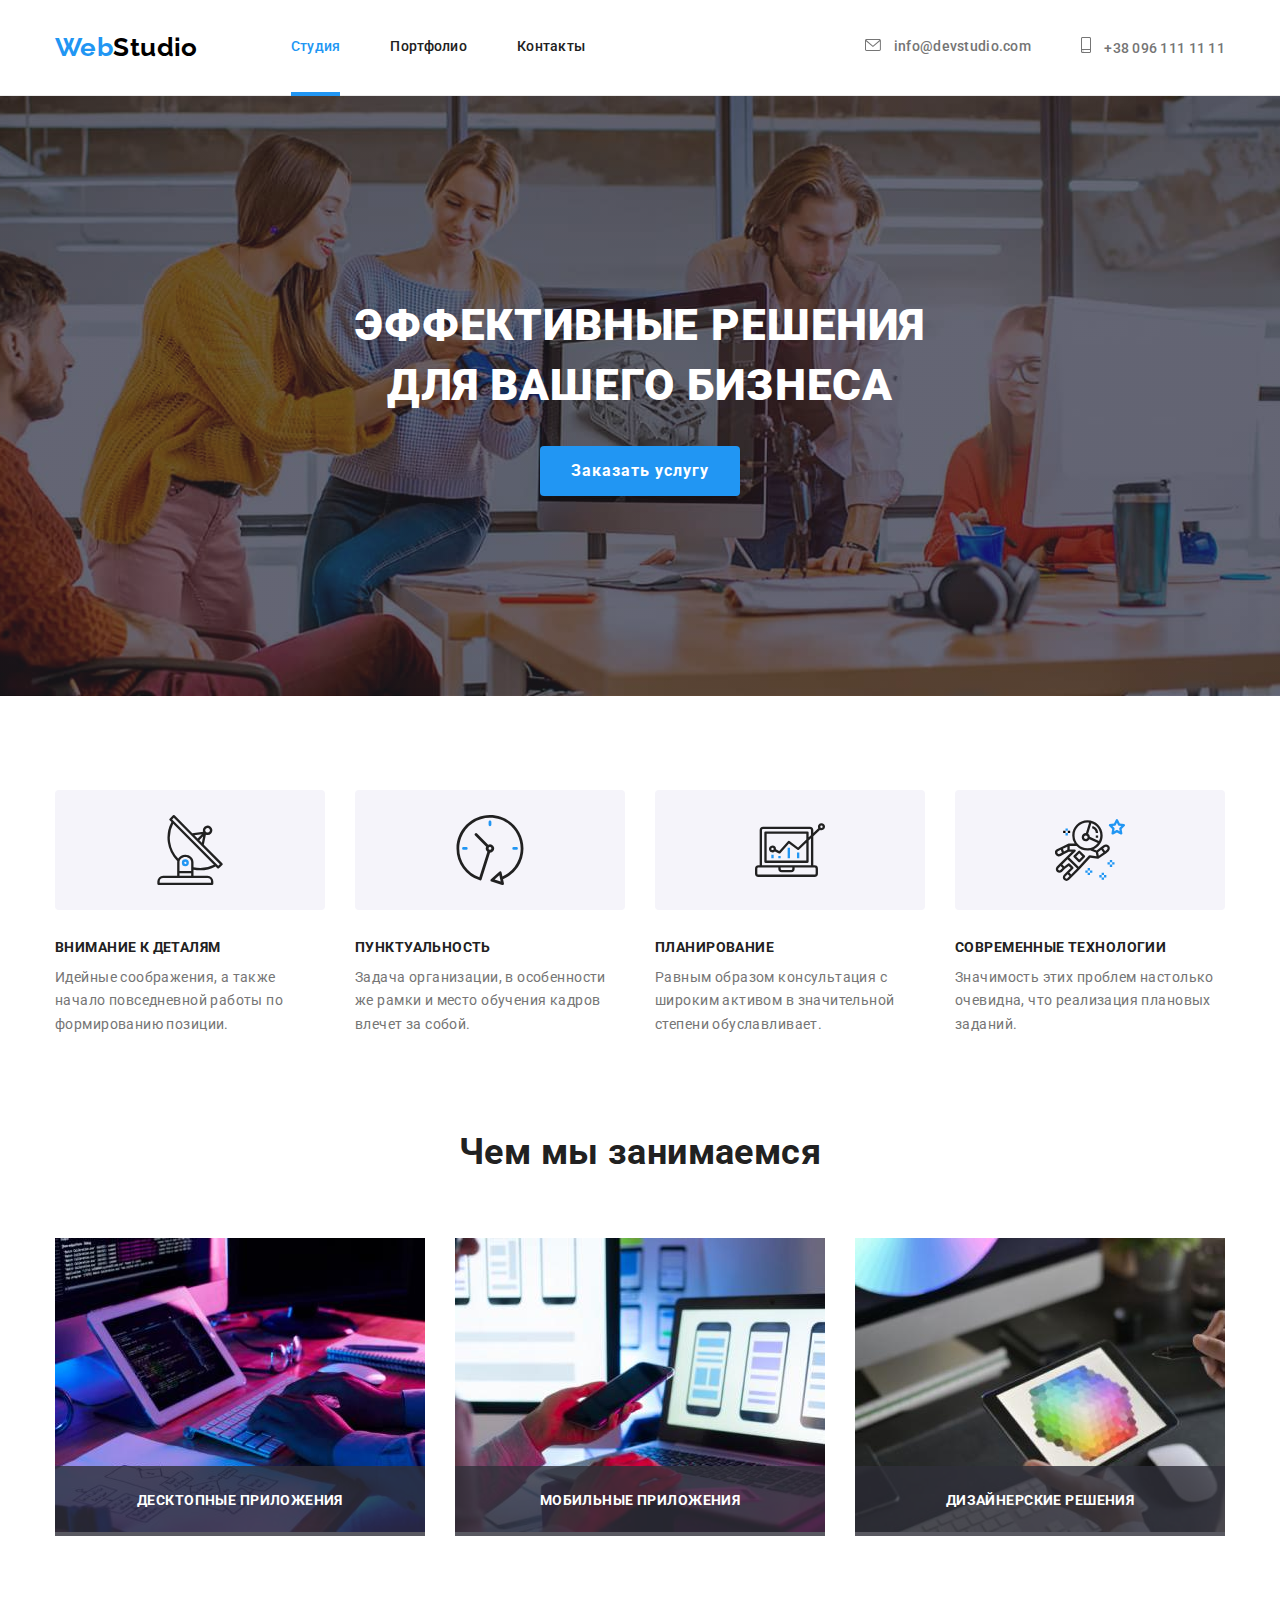
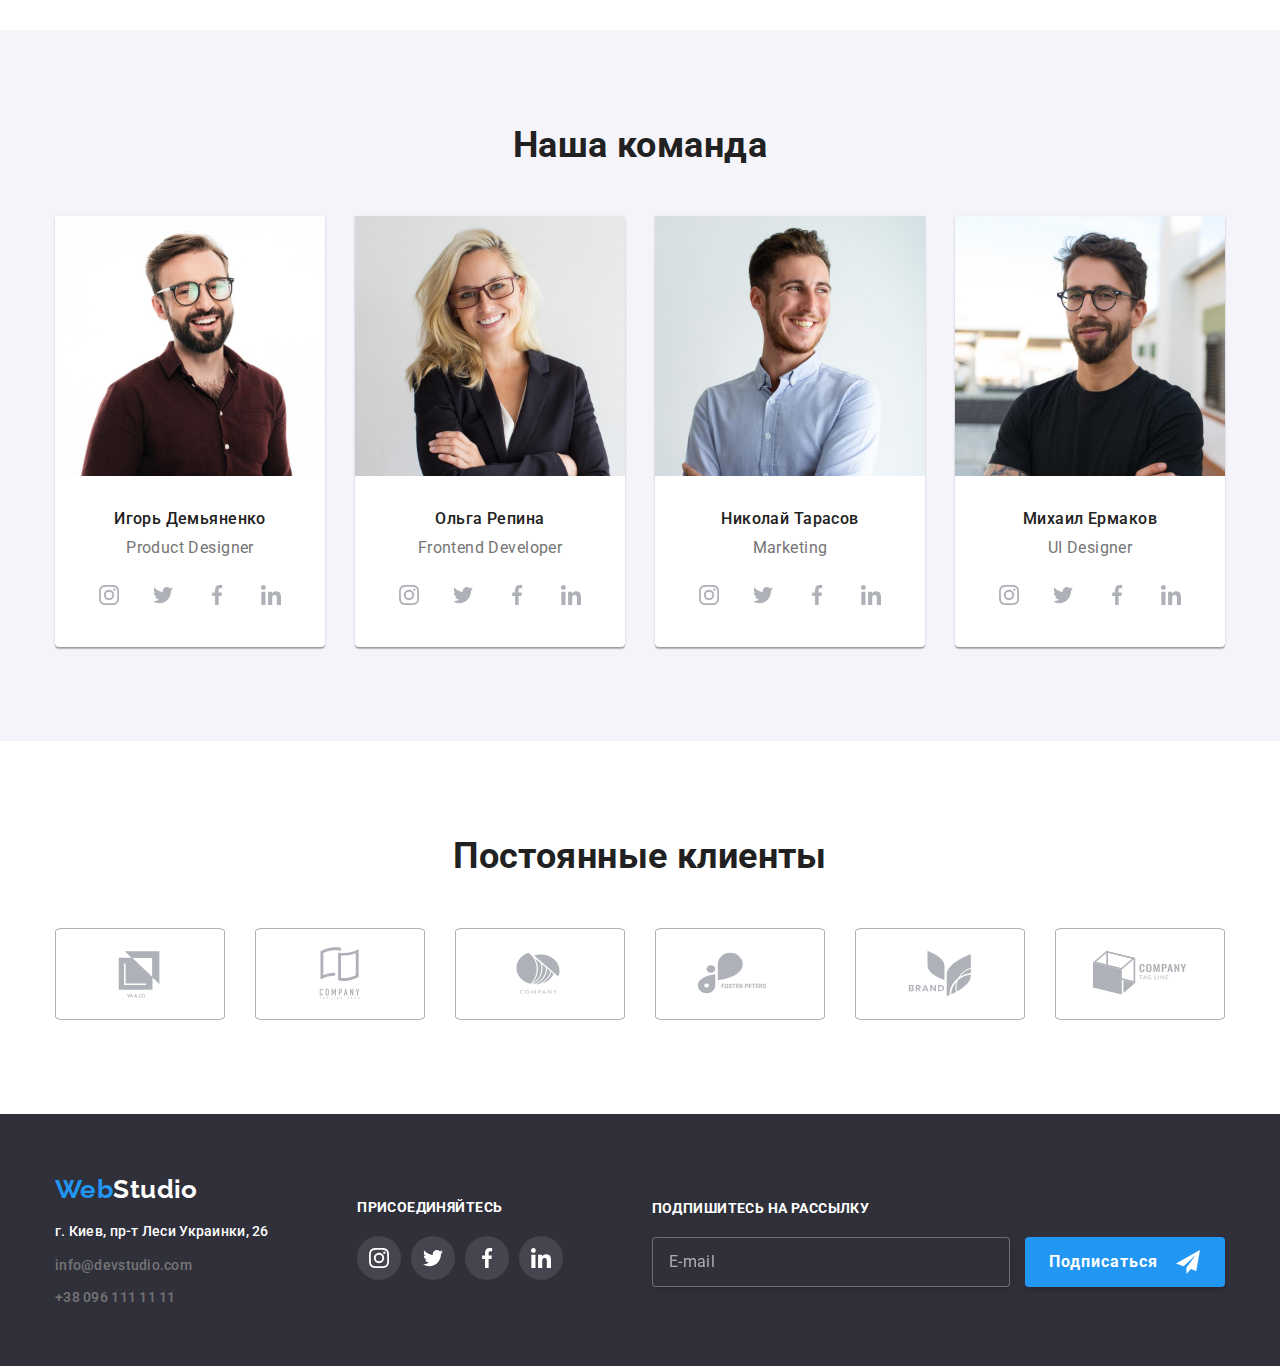
==== index.html @ dfc25d3f "Initial commit" ====
<!DOCTYPE html>
<html lang="ru">
  <head>
    <meta charset="UTF-8" />
    <meta http-equiv="X-UA-Compatible" content="IE=edge" />
    <meta name="viewport" content="width=device-width, initial-scale=1.0" />
    <link rel="preconnect" href="https://fonts.googleapis.com" />
    <link rel="preconnect" href="https://fonts.gstatic.com" crossorigin />
    <title>Home Work</title>
    <link
      href="https://fonts.googleapis.com/css2?family=Raleway:wght@700&family=Roboto:wght@400;500;700;900&display=swap"
      rel="stylesheet"
    />
    <link
      rel="stylesheet"
      href="https://cdnjs.cloudflare.com/ajax/libs/modern-normalize/1.1.0/modern-normalize.min.css"
    />
    <link rel="stylesheet" href="./css/main.min.css" />
  </head>

  <body>
    <!-- header -->
    <header class="header">
      <div class="container header__container">
        <nav class="nav">
          <!-- Logo header -->
          <a href="./index.html" class="link logo header__logo" lang="en"
            >Web<span class="logo__studio logo__studio--color">Studio</span></a
          >
          <!-- navigation link -->
          <ul class="list nav__list">
            <li class="nav__item">
              <a class="link current nav__link" href="./index.html">Студия</a>
            </li>
            <li class="nav__item">
              <a class="link nav__link" href="./portfolio.html">Портфолио</a>
            </li>
            <li class="nav__item">
              <a class="link nav__link" href="#" data-modal-openn>Контакты</a>
            </li>
          </ul>
          <!-- contact header -->
        </nav>
        <ul class="list contact header__contact header__contact--align">
          <li class="contact__item">
            <a
              class="link contact__link header__contact header__contact--padding contact__mail"
              href="malito:info@devstudio.com"
              ><svg class="contact__icon contact__mail-icon" width="16" height="12">
                <use href="./image/icons.svg#icon-mail"></use>
              </svg>
              info@devstudio.com</a
            >
          </li>
          <li class="contact__item">
            <a
              class="link contact__link header__contact header__contact--padding contact__phone"
              href="tel:+380961111111"
              ><svg class="contact__icon contact__phone-icon" width="10" height="16">
                <use href="./image/icons.svg#icon-phone"></use>
              </svg>
              +38 096 111 11 11</a
            >
          </li>
        </ul>
      </div>
    </header>
    <!-- main -->
    <main>
      <!-- Hero -->
      <section class="hero">
        <div class="container">
          <h1 class="hero__title">Эффективные решения<br />для вашего бизнеса</h1>
          <button type="button" id="orderServices" class="btn btn--margin-top" data-modal-open>
            Заказать услугу
          </button>
        </div>
      </section>

      <!-- advantages -->
      <section class="section advantages">
        <div class="container">
          <h2 class="visually-hidden advantages__title">Наши преимущества</h2>
          <ul class="list advantages__list">
            <li class="advantages__item">
              <div class="advantages__item-icon">
                <svg width="70" height="70">
                  <use href="./image/icons.svg#icon-antenna"></use>
                </svg>
              </div>
              <h3 class="advantages__item-title">Внимание к деталям</h3>
              <p class="advantages__item-text">
                Идейные соображения, а также начало повседневной работы по формированию позиции.
              </p>
            </li>
            <li class="advantages__item">
              <div class="advantages__item-icon">
                <svg width="70" height="70">
                  <use href="./image/icons.svg#icon-clock"></use>
                </svg>
              </div>
              <h3 class="advantages__item-title">Пунктуальность</h3>
              <p class="advantages__item-text">
                Задача организации, в особенности же рамки и место обучения кадров влечет за собой.
              </p>
            </li>
            <li class="advantages__item">
              <div class="advantages__item-icon">
                <svg width="70" height="70">
                  <use href="./image/icons.svg#icon-diagram"></use>
                </svg>
              </div>
              <h3 class="advantages__item-title">Планирование</h3>
              <p class="advantages__item-text">
                Равным образом консультация с широким активом в значительной степени обуславливает.
              </p>
            </li>
            <li class="advantages__item">
              <div class="advantages__item-icon">
                <svg width="70" height="70">
                  <use href="./image/icons.svg#icon-astronaut"></use>
                </svg>
              </div>
              <h3 class="advantages__item-title">Современные технологии</h3>
              <p class="advantages__item-text">
                Значимость этих проблем настолько очевидна, что реализация плановых заданий.
              </p>
            </li>
          </ul>
        </div>
      </section>

      <!-- About -->
      <section class="section about">
        <div class="container">
          <h2 class="about__title">Чем мы занимаемся</h2>
          <ul class="list about__list card-set">
            <li class="about__item card-set-item">
              <img src="./image/box.jpg" alt="создание кода" width="370" height="294" />
              <p class="about__text">Десктопные приложения</p>
            </li>
            <li class="about__item card-set-item">
              <img src="./image/box2.jpg" alt="создание приложения" width="370" height="294" />
              <p class="about__text">Мобильные приложения</p>
            </li>
            <li class="about__item card-set-item">
              <img src="./image/box3.jpg" alt="дизайн" width="370" height="294" />
              <p class="about__text">Дизайнерские решения</p>
            </li>
          </ul>
        </div>
      </section>

      <!-- persons -->
      <section class="section persons">
        <div class="container">
          <h2 class="persons__title">Наша команда</h2>
          <ul class="list persons__list card-set">
            <li class="persons__list-item card-set-item">
              <img
                src="./image/img.jpg"
                alt="фотография Игорь Демьяненко"
                width="270"
                height="260"
              />
              <div class="persons__descrip">
                <h3 class="persons__list-title">Игорь Демьяненко</h3>
                <p class="persons__list-text" lang="en">Product Designer</p>
                <ul class="social list">
                  <li class="social__item">
                    <a
                      class="social__link social__link--color link"
                      href=""
                      target="_blank"
                      rel="noopener noreferrer"
                      aria-label="instagram"
                    >
                      <svg class="social__icon" width="20" height="20">
                        <use href="./image/icons.svg#icon-instagram"></use>
                      </svg>
                    </a>
                  </li>
                  <li class="social__item">
                    <a
                      class="social__link social__link--color link"
                      href=""
                      target="_blank"
                      rel="noopener noreferrer"
                      aria-label="twitter"
                    >
                      <svg class="social__icon" width="20" height="20">
                        <use href="./image/icons.svg#icon-twitter"></use>
                      </svg>
                    </a>
                  </li>
                  <li class="social__item">
                    <a
                      class="social__link social__link--color link"
                      href=""
                      target="_blank"
                      rel="noopener noreferrer"
                      aria-label="facebook"
                    >
                      <svg class="social__icon" width="20" height="20">
                        <use href="./image/icons.svg#icon-facebook"></use>
                      </svg>
                    </a>
                  </li>
                  <li class="social__item">
                    <a
                      class="social__link social__link--color link"
                      href=""
                      target="_blank"
                      rel="noopener noreferrer"
                      aria-label="linkedin"
                    >
                      <svg class="social__icon" width="20" height="20">
                        <use href="./image/icons.svg#icon-linkedin"></use>
                      </svg>
                    </a>
                  </li>
                </ul>
              </div>
            </li>
            <li class="persons__list-item card-set-item">
              <img src="./image/img1.jpg" alt="фотография Ольга Репина" width="270" height="260" />
              <div class="persons__descrip">
                <h3 class="persons__list-title">Ольга Репина</h3>
                <p class="persons__list-text" lang="en">Frontend Developer</p>
                <ul class="social list">
                  <li class="social__item">
                    <a
                      class="social__link social__link--color link"
                      href=""
                      target="_blank"
                      rel="noopener noreferrer"
                      aria-label="instagram"
                    >
                      <svg class="social__icon" width="20" height="20">
                        <use href="./image/icons.svg#icon-instagram"></use>
                      </svg>
                    </a>
                  </li>
                  <li class="social__item">
                    <a
                      class="social__link social__link--color link"
                      href=""
                      target="_blank"
                      rel="noopener noreferrer"
                      aria-label="twitter"
                    >
                      <svg class="social__icon" width="20" height="20">
                        <use href="./image/icons.svg#icon-twitter"></use>
                      </svg>
                    </a>
                  </li>
                  <li class="social__item">
                    <a
                      class="social__link social__link--color link"
                      href=""
                      target="_blank"
                      rel="noopener noreferrer"
                      aria-label="facebook"
                    >
                      <svg class="social__icon" width="20" height="20">
                        <use href="./image/icons.svg#icon-facebook"></use>
                      </svg>
                    </a>
                  </li>
                  <li class="social__item">
                    <a
                      class="social__link social__link--color link"
                      href=""
                      target="_blank"
                      rel="noopener noreferrer"
                      aria-label="linkedin"
                    >
                      <svg class="social__icon" width="20" height="20">
                        <use href="./image/icons.svg#icon-linkedin"></use>
                      </svg>
                    </a>
                  </li>
                </ul>
              </div>
            </li>
            <li class="persons__list-item card-set-item">
              <img
                src="./image/img2.jpg"
                alt="фотография Николай Тарасов"
                width="270"
                height="260"
              />
              <div class="persons__descrip">
                <h3 class="persons__list-title">Николай Тарасов</h3>
                <p class="persons__list-text" lang="en">Marketing</p>
                <ul class="social list">
                  <li class="social__item">
                    <a
                      class="social__link social__link--color link"
                      href=""
                      target="_blank"
                      rel="noopener noreferrer"
                      aria-label="instagram"
                    >
                      <svg class="social__icon" width="20" height="20">
                        <use href="./image/icons.svg#icon-instagram"></use>
                      </svg>
                    </a>
                  </li>
                  <li class="social__item">
                    <a
                      class="social__link social__link--color link"
                      href=""
                      target="_blank"
                      rel="noopener noreferrer"
                      aria-label="twitter"
                    >
                      <svg class="social__icon" width="20" height="20">
                        <use href="./image/icons.svg#icon-twitter"></use>
                      </svg>
                    </a>
                  </li>
                  <li class="social__item">
                    <a
                      class="social__link social__link--color link"
                      href=""
                      target="_blank"
                      rel="noopener noreferrer"
                      aria-label="facebook"
                    >
                      <svg class="social__icon" width="20" height="20">
                        <use href="./image/icons.svg#icon-facebook"></use>
                      </svg>
                    </a>
                  </li>
                  <li class="social__item">
                    <a
                      class="social__link social__link--color link"
                      href=""
                      target="_blank"
                      rel="noopener noreferrer"
                      aria-label="linkedin"
                    >
                      <svg class="social__icon" width="20" height="20">
                        <use href="./image/icons.svg#icon-linkedin"></use>
                      </svg>
                    </a>
                  </li>
                </ul>
              </div>
            </li>
            <li class="persons__list-item card-set-item">
              <img
                src="./image/img3.jpg"
                alt="фотография Михаил Ермаков"
                width="270"
                height="260"
              />
              <div class="persons__descrip">
                <h3 class="persons__list-title">Михаил Ермаков</h3>
                <p class="persons__list-text" lang="en">UI Designer</p>
                <ul class="social list">
                  <li class="social__item">
                    <a
                      class="social__link social__link--color link"
                      href=""
                      target="_blank"
                      rel="noopener noreferrer"
                      aria-label="instagram"
                    >
                      <svg class="social__icon" width="20" height="20">
                        <use href="./image/icons.svg#icon-instagram"></use>
                      </svg>
                    </a>
                  </li>
                  <li class="social__item">
                    <a
                      class="social__link social__link--color link"
                      href=""
                      target="_blank"
                      rel="noopener noreferrer"
                      aria-label="twitter"
                    >
                      <svg class="social__icon" width="20" height="20">
                        <use href="./image/icons.svg#icon-twitter"></use>
                      </svg>
                    </a>
                  </li>
                  <li class="social__item">
                    <a
                      class="social__link social__link--color link"
                      href=""
                      target="_blank"
                      rel="noopener noreferrer"
                      aria-label="facebook"
                    >
                      <svg class="social__icon" width="20" height="20">
                        <use href="./image/icons.svg#icon-facebook"></use>
                      </svg>
                    </a>
                  </li>
                  <li class="social__item">
                    <a
                      class="social__link social__link--color link"
                      href=""
                      target="_blank"
                      rel="noopener noreferrer"
                      aria-label="linkedin"
                    >
                      <svg class="social__icon" width="20" height="20">
                        <use href="./image/icons.svg#icon-linkedin"></use>
                      </svg>
                    </a>
                  </li>
                </ul>
              </div>
            </li>
          </ul>
        </div>
      </section>
      <!-- Clients -->
      <section class="section clients">
        <div class="container">
          <h2 class="clients__title">Постоянные клиенты</h2>
          <ul class="list clients__list">
            <li class="clients__list-item">
              <a class="clients__list-link" href="">
                <svg class="clients__icon" width="106" height="60">
                  <use href="./image/icons.svg#icon-Logo"></use>
                </svg>
              </a>
            </li>
            <li class="clients__list-item">
              <a class="clients__list-link" href="">
                <svg class="clients__icon" width="106" height="60">
                  <use href="./image/icons.svg#icon-Logo-1"></use>
                </svg>
              </a>
            </li>
            <li class="clients__list-item">
              <a class="clients__list-link" href="">
                <svg class="clients__icon" width="106" height="60">
                  <use href="./image/icons.svg#icon-Logo-2"></use>
                </svg>
              </a>
            </li>
            <li class="clients__list-item">
              <a class="clients__list-link" href="">
                <svg class="clients__icon" width="106" height="60">
                  <use href="./image/icons.svg#icon-Logo-3"></use>
                </svg>
              </a>
            </li>
            <li class="clients__list-item">
              <a class="clients__list-link" href="">
                <svg class="clients__icon" width="106" height="60">
                  <use href="./image/icons.svg#icon-Logo-4"></use>
                </svg>
              </a>
            </li>
            <li class="clients__list-item">
              <a class="clients__list-link" href="">
                <svg class="clients__icon" width="106" height="60">
                  <use href="./image/icons.svg#icon-Logo-5"></use>
                </svg>
              </a>
            </li>
          </ul>
        </div>
      </section>
    </main>

    <!-- footer -->
    <footer class="footer">
      <div class="container footer__contacts">
        <div>
          <!-- logo footer -->
          <a href="./" class="link logo"
            >Web<span class="logo__footer logo__footer--color">Studio</span></a
          >
          <!-- contacts footer -->
          <address class="">
            <ul class="list contact footer__contact">
              <li class="contact__item">
                <span class="link contact__link contact__addres">
                  г. Киев, пр-т Леси Украинки, 26<br
                /></span>
              </li>
              <li class="contact__item">
                <a class="link contact__link contact__link--margin" href="malito:info@devstudio.com"
                  >info@devstudio.com </a
                ><br />
              </li>
              <li class="contact__item">
                <a class="link contact__link" href="tel:+380961111111">+38 096 111 11 11</a>
              </li>
            </ul>
          </address>
        </div>
        <!-- Social -->
        <div class="footer__social">
          <h3 class="footer__title">присоединяйтесь</h3>
          <ul class="social list">
            <li class="social__item">
              <a
                class="social__link social__link-footer social__link-footer--color link"
                href=""
                target="_blank"
                rel="noopener noreferrer"
                aria-label="instagram"
              >
                <svg class="social__icon" width="20" height="20">
                  <use href="./image/icons.svg#icon-instagram"></use>
                </svg>
              </a>
            </li>
            <li class="social__item">
              <a
                class="social__link social__link-footer social__link-footer--color link"
                href=""
                target="_blank"
                rel="noopener noreferrer"
                aria-label="twitter"
              >
                <svg class="social__icon" width="20" height="20">
                  <use href="./image/icons.svg#icon-twitter"></use>
                </svg>
              </a>
            </li>
            <li class="social__item">
              <a
                class="social__link social__link-footer social__link-footer--color link"
                href=""
                target="_blank"
                rel="noopener noreferrer"
                aria-label="facebook"
              >
                <svg class="social__icon" width="20" height="20">
                  <use href="./image/icons.svg#icon-facebook"></use>
                </svg>
              </a>
            </li>
            <li class="social__item">
              <a
                class="social__link social__link-footer social__link-footer--color link"
                href=""
                target="_blank"
                rel="noopener noreferrer"
                aria-label="linkedin"
              >
                <svg class="social__icon" width="20" height="20">
                  <use href="./image/icons.svg#icon-linkedin"></use>
                </svg>
              </a>
            </li>
          </ul>
        </div>
        <div class="footer__subscribe">
          <h3 class="footer__title">Подпишитесь на рассылку</h3>
          <form class="subscribe">
            <label class="subscribe__label">
              <input class="subscribe__input" type="email" name="email" placeholder="E-mail" />
            </label>
            <button class="btn btn--margin-left" type="submit">
              Подписаться
              <svg class="subscribe__icon" width="24" height="24">
                <use href="./image/icons.svg#icon-send"></use>
              </svg>
            </button>
          </form>
        </div>
      </div>
    </footer>

    <!-- Modal window -->
    <div class="backdrop is-hidden" data-modal>
      <div class="modal">
        <button class="modal__button-close" type="button" data-modal-close>
          <svg width="18" height="18">
            <use href="./image/icons.svg#icon-close"></use>
          </svg>
        </button>

        <form class="form">
          <strong class="form__titel">Оставьте свои данные, мы вам перезвоним</strong>
          <label class="form__label form__name" for="name">
            <span class="form__text">Имя</span>
            <input class="form__input" type="text" name="name" id="name" autofocus required /><svg
              class="form__icon"
              width="12"
              height="12"
            >
              <use href="./image/icons.svg#icon-modal-user"></use>
            </svg>
          </label>
          <label class="form__label form__phone" for="phone">
            <span class="form__text">Телефон</span>
            <input class="form__input" type="tel" name="phone" id="phone" required />
            <svg class="form__icon" width="13" height="13">
              <use href="./image/icons.svg#icon-modal-tel"></use>
            </svg>
          </label>
          <label class="form__label form__mail" for="mail">
            <span class="form__text">Почта</span>
            <input class="form__input" type="email" name="mail" id="mail" />
            <svg class="form__icon" width="15" height="12">
              <use href="./image/icons.svg#icon-modal-mail"></use>
            </svg>
          </label>

          <label class="form__label form__comment" for="comment">
            <span class="form__text">Комментарий</span>
            <textarea
              class="form__textarea"
              name="comment"
              id="comment"
              rows="5"
              placeholder="Введите текст"
            ></textarea>
          </label>

          <label class="form__label checkbox" for="liecens">
            <input
              class="visually-hidden checkbox__input"
              type="checkbox"
              name="liecens"
              id="liecens"
            />
            <span class="checkbox__custom">
              <svg class="checkbox__icon" width="15" height="12">
                <use href="./image/icons.svg#icon-chek"></use>
              </svg>
            </span>
            <span class="checkbox__chek">
              Соглашаюсь с рассылкой и принимаю
              <a class="checkbox__gdpr" href=""> Условия договора</a>
            </span>
          </label>
          <button class="btn btn--margin-top btn--margin-center" type="submit">Отправить</button>
        </form>
      </div>
    </div>

    <script src="./scripts/modal.js"></script>
  </body>
</html>
---- css/main.min.css ----
:root{--color-title: #212121;--color-text: #757575;--color-accent: #2196F3;--color-bg-first: #ffffff;--color-bg-hero: #2F303A;--color-bg-second: #F5F4FA;--color-icon: #AFB1B8;--color-icon-accent: #2196F3;--items: 3;--indent: 30px}.visually-hidden{position:absolute;white-space:nowrap;width:1px;height:1px;overflow:hidden;border:0;padding:0;clip:rect(0 0 0 0);-webkit-clip-path:inset(50%);clip-path:inset(50%);margin:-1px}.portfolio,.clients,.persons,.about,.advantages{padding-top:94px;padding-bottom:94px}body{font-family:"Roboto",sans-serif;letter-spacing:.03em;color:var(--color-text);font-size:14px}h1,h2,h3,h4,h5,h6,a,ul,p{margin:0;padding:0}.link{text-decoration:none}.list{list-style:none}.card-set{display:-webkit-box;display:-ms-flexbox;display:flex;-ms-flex-wrap:wrap;flex-wrap:wrap;margin:calc(-1*var(--indent)/2)}.card-set-item{-ms-flex-preferred-size:calc((100% - var(--indent)*var(--items))/var(--items));flex-basis:calc((100% - var(--indent)*var(--items))/var(--items));margin:calc(var(--indent)/2)}.btn{background-color:var(--color-accent);-webkit-box-shadow:0px 4px 4px rgba(0,0,0,.15);box-shadow:0px 4px 4px rgba(0,0,0,.15);border-radius:4px;border:none;font-weight:700;font-size:16px;line-height:1.88;letter-spacing:.06em;display:-webkit-inline-box;display:-ms-inline-flexbox;display:inline-flex;-webkit-box-pack:space-evenly;-ms-flex-pack:space-evenly;justify-content:space-evenly;-webkit-box-align:center;-ms-flex-align:center;align-items:center;color:var(--color-bg-first);width:200px;height:50px;-webkit-transition:background-color 250ms cubic-bezier(0.4, 0, 0.2, 1);transition:background-color 250ms cubic-bezier(0.4, 0, 0.2, 1)}.btn:hover,.btn:focus{background-color:#188ce8;cursor:pointer}.btn--margin-center{margin-left:auto;margin-right:auto}.btn--margin-left{margin-left:12px}.btn--margin-top{margin-top:30px}.container{max-width:1200px;text-align:center;padding-left:15px;padding-right:15px;margin-left:auto;margin-right:auto}.logo{font-family:"Raleway",sans-serif;font-style:normal;font-weight:700;font-size:26px;line-height:1.19;color:var(--color-accent);-webkit-transition:opacity 250ms cubic-bezier(0.4, 0, 0.2, 1);transition:opacity 250ms cubic-bezier(0.4, 0, 0.2, 1)}.logo:hover,.logo:focus{opacity:.7;cursor:pointer}.logo__studio--color{color:#000}.social{display:-webkit-box;display:-ms-flexbox;display:flex;-webkit-box-pack:center;-ms-flex-pack:center;justify-content:center;-webkit-box-align:center;-ms-flex-align:center;align-items:center}.social__item:not(:last-child){margin-right:10px}.social__link{display:-webkit-box;display:-ms-flexbox;display:flex;-webkit-box-pack:center;-ms-flex-pack:center;justify-content:center;-webkit-box-align:center;-ms-flex-align:center;align-items:center;width:44px;height:44px;border-radius:50%;-webkit-transition:background-color 250ms cubic-bezier(0.4, 0, 0.2, 1),color 250ms cubic-bezier(0.4, 0, 0.2, 1),fill 250ms cubic-bezier(0.4, 0, 0.2, 1);transition:background-color 250ms cubic-bezier(0.4, 0, 0.2, 1),color 250ms cubic-bezier(0.4, 0, 0.2, 1),fill 250ms cubic-bezier(0.4, 0, 0.2, 1)}.social__link--color{background-color:var(--color-bg-first);fill:#afb1b8}.social__link:hover,.social__link:focus{background-color:var(--color-accent);color:#fff}.social__link:hover .social__icon,.social__link:focus .social__icon{fill:var(--color-bg-first)}.social__link-footer--color{background-color:rgba(255,255,255,.1);fill:var(--color-bg-first)}.contact{display:-webkit-box;display:-ms-flexbox;display:flex;margin-left:auto;font-style:normal}.contact__item{font-weight:500;line-height:1.14;letter-spacing:.02em}.contact__link{display:block;color:var(--color-text);-webkit-transition:color 250ms cubic-bezier(0.4, 0, 0.2, 1);transition:color 250ms cubic-bezier(0.4, 0, 0.2, 1)}.contact__link:hover,.contact__link:focus{color:var(--color-accent);cursor:pointer}.contact__link--margin{margin-top:18px}.contact__mail{margin-right:50px}.contact__icon{margin-right:10px;fill:currentColor}.contact__addres{color:var(--color-bg-first)}.form{display:-webkit-box;display:-ms-flexbox;display:flex;-webkit-box-orient:vertical;-webkit-box-direction:normal;-ms-flex-direction:column;flex-direction:column}.form__titel{font-weight:700;font-size:20px;line-height:1.15;letter-spacing:.03em;text-align:center;color:var(--color-title)}.form__label{position:relative;display:block;margin-top:10px;-webkit-transition:border-color 250ms cubic-bezier(0.4, 0, 0.2, 1),fill 250ms cubic-bezier(0.4, 0, 0.2, 1);transition:border-color 250ms cubic-bezier(0.4, 0, 0.2, 1),fill 250ms cubic-bezier(0.4, 0, 0.2, 1)}.form__text{display:block;font-size:12px;line-height:1.17;letter-spacing:.01em}.form__input{width:100%;height:40px;padding-left:42px;margin-top:4px;border:1px solid rgba(33,33,33,.2);border-radius:4px}.form__input:focus,.form__input:hover{border-color:var(--color-accent);outline:var(--color-accent);cursor:pointer}.form__icon{position:absolute;bottom:14px;left:15px}.form__input:focus+.form__icon,.form__input:hover+.form__icon{fill:var(--color-accent)}.form__textarea{width:100%;resize:none;padding:12px 16px;margin-top:4px;border:1px solid rgba(33,33,33,.2);border-radius:4px;-webkit-transition:border-color 250ms cubic-bezier(0.4, 0, 0.2, 1);transition:border-color 250ms cubic-bezier(0.4, 0, 0.2, 1)}.form__textarea:hover,.form__textarea:focus{border-color:var(--color-accent);outline:var(--color-accent);cursor:pointer}.form__textarea::-webkit-input-placeholder{font-size:12px;line-height:1.17;letter-spacing:.01em;color:rgba(117,117,117,.5)}.form__textarea::-moz-placeholder{font-size:12px;line-height:1.17;letter-spacing:.01em;color:rgba(117,117,117,.5)}.form__textarea:-ms-input-placeholder{font-size:12px;line-height:1.17;letter-spacing:.01em;color:rgba(117,117,117,.5)}.form__textarea::-ms-input-placeholder{font-size:12px;line-height:1.17;letter-spacing:.01em;color:rgba(117,117,117,.5)}.form__textarea::placeholder{font-size:12px;line-height:1.17;letter-spacing:.01em;color:rgba(117,117,117,.5)}.checkbox{gap:5px;margin-top:20px;text-align:center}.checkbox__chek{line-height:1.71;-webkit-user-select:none;-moz-user-select:none;-ms-user-select:none;user-select:none}.checkbox__gdpr{color:var(--color-accent)}.checkbox__custom{width:16px;height:15px;display:-webkit-inline-box;display:-ms-inline-flexbox;display:inline-flex;-webkit-box-pack:center;-ms-flex-pack:center;justify-content:center;-webkit-box-align:center;-ms-flex-align:center;align-items:center;background-color:var(--color-bg-first);border:var(--color-title) solid 2px;border-radius:2px;-webkit-transition:background-color 250ms cubic-bezier(0.4, 0, 0.2, 1),border-color 250ms cubic-bezier(0.4, 0, 0.2, 1);transition:background-color 250ms cubic-bezier(0.4, 0, 0.2, 1),border-color 250ms cubic-bezier(0.4, 0, 0.2, 1)}.checkbox__custom:hover,.checkbox__custom:focus{border-color:var(--color-accent)}.checkbox__input:focus+.checkbox__custom{border-color:var(--color-accent)}.checkbox__input:checked+.checkbox__custom{background-color:var(--color-accent);border-color:var(--color-accent)}.overlay{position:relative;overflow:hidden}.overlay__card{position:absolute;top:0;left:0;font-size:18px;line-height:1.56;letter-spacing:.03em;display:-webkit-box;display:-ms-flexbox;display:flex;-webkit-box-pack:center;-ms-flex-pack:center;justify-content:center;-webkit-box-align:center;-ms-flex-align:center;align-items:center;width:100%;height:100%;padding:63px 24px;background-color:rgba(33,150,243,.9);color:#fff;-webkit-transition:-webkit-transform 250ms cubic-bezier(0.4, 0, 0.2, 1),-webkit-box-shadow 250ms cubic-bezier(0.4, 0, 0.2, 1);transition:-webkit-transform 250ms cubic-bezier(0.4, 0, 0.2, 1),-webkit-box-shadow 250ms cubic-bezier(0.4, 0, 0.2, 1);transition:transform 250ms cubic-bezier(0.4, 0, 0.2, 1),box-shadow 250ms cubic-bezier(0.4, 0, 0.2, 1);transition:transform 250ms cubic-bezier(0.4, 0, 0.2, 1),box-shadow 250ms cubic-bezier(0.4, 0, 0.2, 1),-webkit-transform 250ms cubic-bezier(0.4, 0, 0.2, 1),-webkit-box-shadow 250ms cubic-bezier(0.4, 0, 0.2, 1);-webkit-transform:translateY(100%);transform:translateY(100%)}.header{border-bottom:1px solid #ececec}.header__container{display:-webkit-box;display:-ms-flexbox;display:flex}.header__logo{padding:32px 0}.header__contact--align{-webkit-box-align:center;-ms-flex-align:center;align-items:center}.header__contact--padding{padding:32px 0}.nav{display:-webkit-box;display:-ms-flexbox;display:flex}.nav__list{display:-webkit-box;display:-ms-flexbox;display:flex;-webkit-box-align:center;-ms-flex-align:center;align-items:center;margin-left:93px}.nav__item{position:relative}.nav__item:not(:last-child){margin-right:50px}.nav__link{font-weight:500;line-height:1.14;letter-spacing:.02em;color:var(--color-title);display:block;padding:32px 0;-webkit-transition:color 250ms cubic-bezier(0.4, 0, 0.2, 1);transition:color 250ms cubic-bezier(0.4, 0, 0.2, 1)}.nav .current.nav__link,.nav__link:hover,.nav__link:focus{color:var(--color-accent);cursor:pointer}.nav .current.nav__link::after{content:"";position:absolute;bottom:0;left:0;-webkit-transform:translateY(9px);transform:translateY(9px);height:4px;width:100%;background-color:var(--color-accent)}.hero{letter-spacing:.06em;padding:200px 0;background-color:var(--color-bg-hero);background-image:-webkit-gradient(linear, left top, left bottom, from(rgba(47, 48, 58, 0.4)), to(rgba(47, 48, 58, 0.4))),url(../image/bchero.jpg);background-image:linear-gradient(rgba(47, 48, 58, 0.4), rgba(47, 48, 58, 0.4)),url(../image/bchero.jpg);background-position:center;background-repeat:no-repeat;background-size:cover;color:var(--color-bg-first)}.hero__title{font-weight:900;font-size:44px;line-height:1.36;text-transform:uppercase}.advantages{padding-bottom:0}.advantages__list{display:-webkit-box;display:-ms-flexbox;display:flex;-ms-flex-wrap:wrap;flex-wrap:wrap}.advantages__item{width:270px;text-align:left}.advantages__item:not(:last-child){margin-right:30px}.advantages__item-title{font-weight:700;font-size:14px;line-height:1.14;text-transform:uppercase;color:var(--color-title)}.advantages__item-text{line-height:1.71;margin-top:10px}.advantages__item-icon{width:270px;height:120px;background:#f5f4fa;border-radius:4px;display:-webkit-box;display:-ms-flexbox;display:flex;-webkit-box-pack:center;-ms-flex-pack:center;justify-content:center;-webkit-box-align:center;-ms-flex-align:center;align-items:center;margin-bottom:30px}.about__list{margin-top:50px;-ms-flex-wrap:wrap;flex-wrap:wrap}.about__title{font-weight:700;font-size:36px;line-height:1.17;text-align:center;color:var(--color-title);margin-bottom:50px}.about__item{position:relative}.about__text{position:absolute;bottom:0;left:0;width:100%;min-height:70px;display:-webkit-box;display:-ms-flexbox;display:flex;-webkit-box-pack:center;-ms-flex-pack:center;justify-content:center;-webkit-box-align:center;-ms-flex-align:center;align-items:center;background-color:rgba(47,48,58,.8);font-weight:700;line-height:1.14;text-transform:uppercase;color:#fff}.persons{background-color:var(--color-bg-second);line-height:1.19;--items: 4}.persons__title{font-weight:700;font-size:36px;line-height:1.17;text-align:center;color:var(--color-title);margin-bottom:50px}.persons__list-item{background-color:var(--color-bg-first);-webkit-box-shadow:0px 1px 3px rgba(0,0,0,.12),0px 1px 1px rgba(0,0,0,.14),0px 2px 1px rgba(0,0,0,.2);box-shadow:0px 1px 3px rgba(0,0,0,.12),0px 1px 1px rgba(0,0,0,.14),0px 2px 1px rgba(0,0,0,.2);border-radius:0px 0px 4px 4px}.persons__list-title{font-weight:500;font-size:16px;color:var(--color-title);text-align:center}.persons__list-text{font-size:16px;padding-top:10px;margin-bottom:16px}.persons__descrip{padding:30px 0;margin-left:auto;margin-right:auto}.clients__title{font-weight:700;font-size:36px;line-height:1.17;text-align:center;color:var(--color-title);margin-bottom:50px}.clients__list{display:-webkit-box;display:-ms-flexbox;display:flex;-ms-flex-wrap:wrap;flex-wrap:wrap;--items: 6;--indent: 25px}.clients__list-item{border:var(--color-icon) solid 1px;border-radius:4%;width:170px;height:92px;display:-webkit-box;display:-ms-flexbox;display:flex;-webkit-box-pack:center;-ms-flex-pack:center;justify-content:center;-webkit-box-align:center;-ms-flex-align:center;align-items:center;-webkit-transition:color 250ms cubic-bezier(0.4, 0, 0.2, 1),border-color 250ms cubic-bezier(0.4, 0, 0.2, 1),fill 250ms cubic-bezier(0.4, 0, 0.2, 1);transition:color 250ms cubic-bezier(0.4, 0, 0.2, 1),border-color 250ms cubic-bezier(0.4, 0, 0.2, 1),fill 250ms cubic-bezier(0.4, 0, 0.2, 1)}.clients__list-item:not(:last-child){margin-right:30px}.clients__list-item:hover,.clients__list-item:focus{border-color:var(--color-icon-accent);color:var(--color-icon-accent)}.clients__list-item:hover .clients__icon,.clients__list-item:focus .clients__icon{fill:var(--color-icon-accent)}.clients__list-link{width:100%;height:100%;display:-webkit-box;display:-ms-flexbox;display:flex;-webkit-box-pack:center;-ms-flex-pack:center;justify-content:center;-webkit-box-align:center;-ms-flex-align:center;align-items:center}.clients__icon{fill:var(--color-icon)}.footer{background-color:var(--color-bg-hero);padding:60px 0}.footer__contact{margin-top:20px;-webkit-box-orient:vertical;-webkit-box-direction:normal;-ms-flex-direction:column;flex-direction:column}.footer__contact--margin{margin-top:18px}.footer__title{color:var(--color-bg-first);text-align:left;font-size:14px;line-height:1.14;text-transform:uppercase;margin-bottom:20px}.footer__contacts{display:-webkit-box;display:-ms-flexbox;display:flex;-webkit-box-pack:justify;-ms-flex-pack:justify;justify-content:space-between;-webkit-box-align:center;-ms-flex-align:center;align-items:center;text-align:left;-ms-flex-wrap:wrap;flex-wrap:wrap}.footer__subscribe{margin-top:8px}.logo__footer--color{color:var(--color-bg-first)}.subscribe__input{border:1px solid rgba(255,255,255,.3);-webkit-filter:drop-shadow(0px 4px 4px rgba(0, 0, 0, 0.15));filter:drop-shadow(0px 4px 4px rgba(0, 0, 0, 0.15));border-radius:4px;width:358px;height:50px;padding-left:16px;background-color:var(--color-bg-hero);color:var(--color-bg-first);font-size:16px;line-height:1.25;letter-spacing:.03em;-webkit-transition:border 250ms cubic-bezier(0.4, 0, 0.2, 1);transition:border 250ms cubic-bezier(0.4, 0, 0.2, 1)}.subscribe__input::-webkit-input-placeholder{font-size:16px;line-height:1.25;letter-spacing:.03em;color:rgba(255,255,255,.6)}.subscribe__input::-moz-placeholder{font-size:16px;line-height:1.25;letter-spacing:.03em;color:rgba(255,255,255,.6)}.subscribe__input:-ms-input-placeholder{font-size:16px;line-height:1.25;letter-spacing:.03em;color:rgba(255,255,255,.6)}.subscribe__input::-ms-input-placeholder{font-size:16px;line-height:1.25;letter-spacing:.03em;color:rgba(255,255,255,.6)}.subscribe__input::placeholder{font-size:16px;line-height:1.25;letter-spacing:.03em;color:rgba(255,255,255,.6)}.subscribe__input:focus,.subscribe__input:hover{border-color:var(--color-accent);outline:rgba(0,0,0,0)}.subscribe__icon{fill:currentColor}.portfolio{padding:95px 0}.portfolio__filter{width:611px;display:-webkit-box;display:-ms-flexbox;display:flex;-webkit-box-pack:justify;-ms-flex-pack:justify;justify-content:space-between;-webkit-box-align:center;-ms-flex-align:center;align-items:center;margin-left:auto;margin-right:auto;margin-bottom:50px}.portfolio__button{color:var(--color-title);background-color:var(--color-bg-second);border-radius:4px;padding:6px 22px;font-weight:500;font-size:16px;line-height:1.62;border:none;-webkit-transition:background-color 250ms cubic-bezier(0.4, 0, 0.2, 1),color 250ms cubic-bezier(0.4, 0, 0.2, 1),-webkit-box-shadow 250ms cubic-bezier(0.4, 0, 0.2, 1);transition:background-color 250ms cubic-bezier(0.4, 0, 0.2, 1),color 250ms cubic-bezier(0.4, 0, 0.2, 1),-webkit-box-shadow 250ms cubic-bezier(0.4, 0, 0.2, 1);transition:background-color 250ms cubic-bezier(0.4, 0, 0.2, 1),color 250ms cubic-bezier(0.4, 0, 0.2, 1),box-shadow 250ms cubic-bezier(0.4, 0, 0.2, 1);transition:background-color 250ms cubic-bezier(0.4, 0, 0.2, 1),color 250ms cubic-bezier(0.4, 0, 0.2, 1),box-shadow 250ms cubic-bezier(0.4, 0, 0.2, 1),-webkit-box-shadow 250ms cubic-bezier(0.4, 0, 0.2, 1)}.portfolio .current.portfolio__button,.portfolio__button:hover,.portfolio__button:focus{background-color:var(--color-accent);color:var(--color-bg-first);-webkit-box-shadow:0px 3px 1px rgba(0,0,0,.1),0px 1px 2px rgba(0,0,0,.08),0px 2px 2px rgba(0,0,0,.12);box-shadow:0px 3px 1px rgba(0,0,0,.1),0px 1px 2px rgba(0,0,0,.08),0px 2px 2px rgba(0,0,0,.12);cursor:pointer}.portfolio__description{border-left:1px solid #eee;border-right:1px solid #eee;border-bottom:1px solid #eee;text-align:left;padding:20px 24px}.portfolio__description-title{font-weight:700;font-size:18px;line-height:2;letter-spacing:.06em;color:var(--color-title)}.portfolio__description-text{font-size:16px;line-height:1.88;color:var(--color-text)}.portfolio__item:hover .overlay__card,.portfolio__item:focus .overlay__card{-webkit-transform:translateY(0%);transform:translateY(0%)}.portfolio__item:hover,.portfolio__item:focus{-webkit-box-shadow:0px 1px 1px rgba(0,0,0,.12),0px 4px 4px rgba(0,0,0,.06),1px 4px 6px rgba(0,0,0,.16);box-shadow:0px 1px 1px rgba(0,0,0,.12),0px 4px 4px rgba(0,0,0,.06),1px 4px 6px rgba(0,0,0,.16)}.backdrop{position:fixed;top:0;left:0;width:100%;height:100%;background-color:rgba(0,0,0,.2);opacity:1;visibility:visible;pointer-events:initial;-webkit-transition:opacity 250ms cubic-bezier(0.4, 0, 0.2, 1),visibility 250ms cubic-bezier(0.4, 0, 0.2, 1);transition:opacity 250ms cubic-bezier(0.4, 0, 0.2, 1),visibility 250ms cubic-bezier(0.4, 0, 0.2, 1)}.modal{position:absolute;top:50%;left:50%;-webkit-transform:translate(-50%, -50%);transform:translate(-50%, -50%);background:var(--color-bg-first);-webkit-box-shadow:0px 1px 3px rgba(0,0,0,.12),0px 1px 1px rgba(0,0,0,.14),0px 2px 1px rgba(0,0,0,.2);box-shadow:0px 1px 3px rgba(0,0,0,.12),0px 1px 1px rgba(0,0,0,.14),0px 2px 1px rgba(0,0,0,.2);border-radius:4px;min-width:528px;min-height:581px;padding:40px}.modal__button-close{position:absolute;top:8px;right:8px;border:none;width:30px;height:30px;border-radius:50%;background:#fff;border:1px solid rgba(0,0,0,.1);display:-webkit-box;display:-ms-flexbox;display:flex;-webkit-box-pack:center;-ms-flex-pack:center;justify-content:center;-webkit-box-align:center;-ms-flex-align:center;align-items:center;-webkit-transition:fill 250ms cubic-bezier(0.4, 0, 0.2, 1);transition:fill 250ms cubic-bezier(0.4, 0, 0.2, 1)}.modal__button-close:hover,.modal__button-close:focus{fill:var(--color-accent);cursor:pointer}.is-hidden{opacity:0;visibility:hidden;pointer-events:none}/*# sourceMappingURL=main.min.css.map */
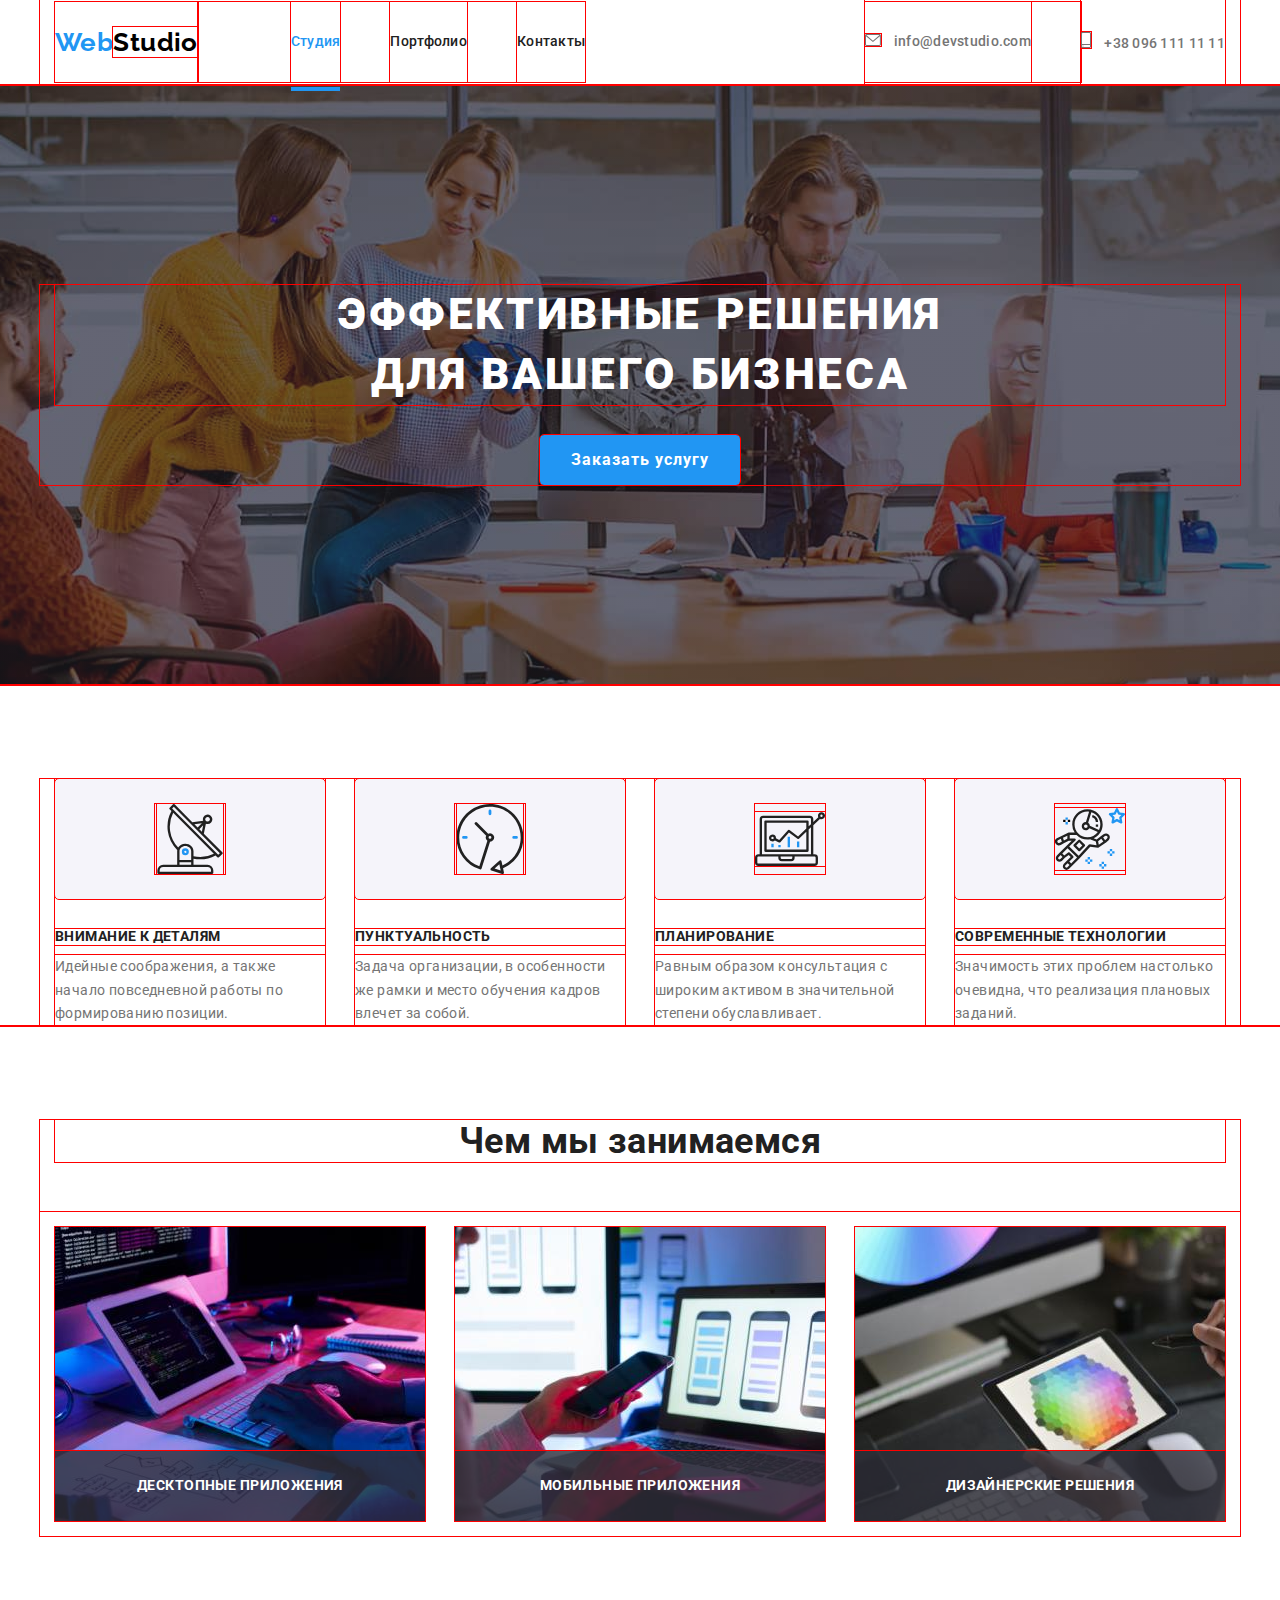
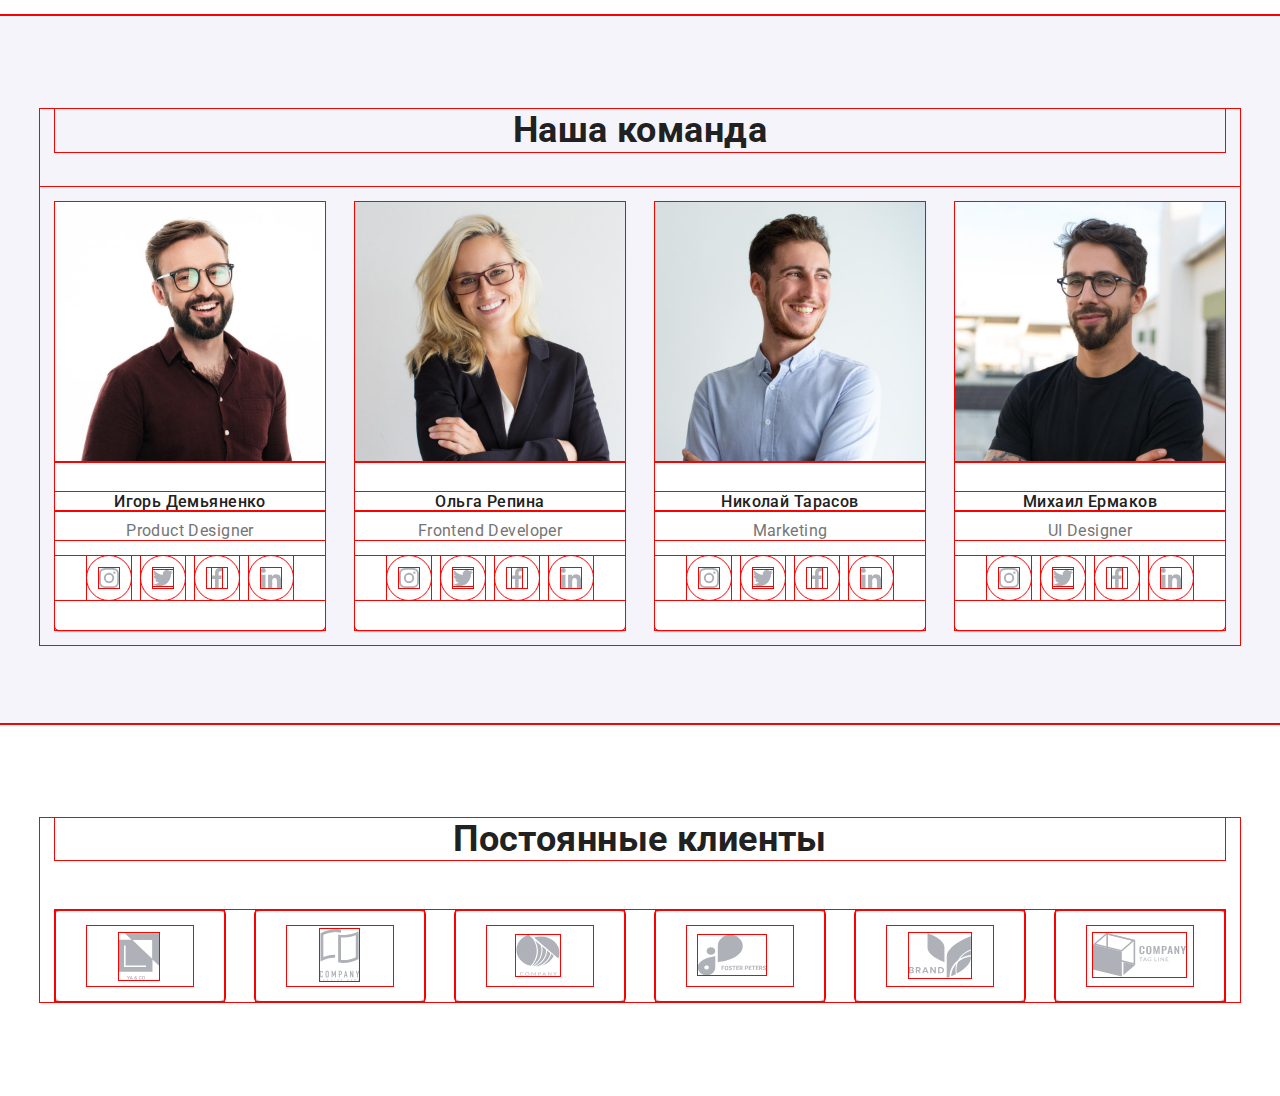
==== commit 61f0b8d1: "HW 8.0" ====
--- a/index.html
+++ b/index.html
@@ -22,12 +22,13 @@
     <!-- header -->
     <header class="header">
       <div class="container header__container">
+        <!-- Logo header -->
+        <a href="./index.html" class="link logo header__logo" lang="en"
+          >Web<span class="logo__studio logo__studio--color">Studio</span></a
+        >
+
+        <!-- navigation link -->
         <nav class="nav">
-          <!-- Logo header -->
-          <a href="./index.html" class="link logo header__logo" lang="en"
-            >Web<span class="logo__studio logo__studio--color">Studio</span></a
-          >
-          <!-- navigation link -->
           <ul class="list nav__list">
             <li class="nav__item">
               <a class="link current nav__link" href="./index.html">Студия</a>
@@ -63,6 +64,11 @@
             >
           </li>
         </ul>
+        <button class="menu">
+          <svg class="menu__icon" width="24" height="16">
+            <use href="./image/icons.svg#icon-menu"></use>
+          </svg>
+        </button>
       </div>
     </header>
     <!-- main -->
@@ -471,15 +477,15 @@
     </main>
 
     <!-- footer -->
-    <footer class="footer">
+    <!-- <footer class="footer">
       <div class="container footer__contacts">
-        <div>
-          <!-- logo footer -->
-          <a href="./" class="link logo"
+        <div> -->
+    <!-- logo footer -->
+    <!-- <a href="./" class="link logo"
             >Web<span class="logo__footer logo__footer--color">Studio</span></a
-          >
-          <!-- contacts footer -->
-          <address class="">
+          > -->
+    <!-- contacts footer -->
+    <!-- <address class="">
             <ul class="list contact footer__contact">
               <li class="contact__item">
                 <span class="link contact__link contact__addres">
@@ -496,9 +502,9 @@
               </li>
             </ul>
           </address>
-        </div>
-        <!-- Social -->
-        <div class="footer__social">
+        </div> -->
+    <!-- Social -->
+    <!-- <div class="footer__social">
           <h3 class="footer__title">присоединяйтесь</h3>
           <ul class="social list">
             <li class="social__item">
@@ -570,7 +576,7 @@
           </form>
         </div>
       </div>
-    </footer>
+    </footer> -->
 
     <!-- Modal window -->
     <div class="backdrop is-hidden" data-modal>
--- a/css/main.min.css
+++ b/css/main.min.css
@@ -1 +1 @@
-:root{--color-title: #212121;--color-text: #757575;--color-accent: #2196F3;--color-bg-first: #ffffff;--color-bg-hero: #2F303A;--color-bg-second: #F5F4FA;--color-icon: #AFB1B8;--color-icon-accent: #2196F3;--items: 3;--indent: 30px}.visually-hidden{position:absolute;white-space:nowrap;width:1px;height:1px;overflow:hidden;border:0;padding:0;clip:rect(0 0 0 0);-webkit-clip-path:inset(50%);clip-path:inset(50%);margin:-1px}.portfolio,.clients,.persons,.about,.advantages{padding-top:94px;padding-bottom:94px}body{font-family:"Roboto",sans-serif;letter-spacing:.03em;color:var(--color-text);font-size:14px}h1,h2,h3,h4,h5,h6,a,ul,p{margin:0;padding:0}.link{text-decoration:none}.list{list-style:none}.card-set{display:-webkit-box;display:-ms-flexbox;display:flex;-ms-flex-wrap:wrap;flex-wrap:wrap;margin:calc(-1*var(--indent)/2)}.card-set-item{-ms-flex-preferred-size:calc((100% - var(--indent)*var(--items))/var(--items));flex-basis:calc((100% - var(--indent)*var(--items))/var(--items));margin:calc(var(--indent)/2)}.btn{background-color:var(--color-accent);-webkit-box-shadow:0px 4px 4px rgba(0,0,0,.15);box-shadow:0px 4px 4px rgba(0,0,0,.15);border-radius:4px;border:none;font-weight:700;font-size:16px;line-height:1.88;letter-spacing:.06em;display:-webkit-inline-box;display:-ms-inline-flexbox;display:inline-flex;-webkit-box-pack:space-evenly;-ms-flex-pack:space-evenly;justify-content:space-evenly;-webkit-box-align:center;-ms-flex-align:center;align-items:center;color:var(--color-bg-first);width:200px;height:50px;-webkit-transition:background-color 250ms cubic-bezier(0.4, 0, 0.2, 1);transition:background-color 250ms cubic-bezier(0.4, 0, 0.2, 1)}.btn:hover,.btn:focus{background-color:#188ce8;cursor:pointer}.btn--margin-center{margin-left:auto;margin-right:auto}.btn--margin-left{margin-left:12px}.btn--margin-top{margin-top:30px}.container{max-width:1200px;text-align:center;padding-left:15px;padding-right:15px;margin-left:auto;margin-right:auto}.logo{font-family:"Raleway",sans-serif;font-style:normal;font-weight:700;font-size:26px;line-height:1.19;color:var(--color-accent);-webkit-transition:opacity 250ms cubic-bezier(0.4, 0, 0.2, 1);transition:opacity 250ms cubic-bezier(0.4, 0, 0.2, 1)}.logo:hover,.logo:focus{opacity:.7;cursor:pointer}.logo__studio--color{color:#000}.social{display:-webkit-box;display:-ms-flexbox;display:flex;-webkit-box-pack:center;-ms-flex-pack:center;justify-content:center;-webkit-box-align:center;-ms-flex-align:center;align-items:center}.social__item:not(:last-child){margin-right:10px}.social__link{display:-webkit-box;display:-ms-flexbox;display:flex;-webkit-box-pack:center;-ms-flex-pack:center;justify-content:center;-webkit-box-align:center;-ms-flex-align:center;align-items:center;width:44px;height:44px;border-radius:50%;-webkit-transition:background-color 250ms cubic-bezier(0.4, 0, 0.2, 1),color 250ms cubic-bezier(0.4, 0, 0.2, 1),fill 250ms cubic-bezier(0.4, 0, 0.2, 1);transition:background-color 250ms cubic-bezier(0.4, 0, 0.2, 1),color 250ms cubic-bezier(0.4, 0, 0.2, 1),fill 250ms cubic-bezier(0.4, 0, 0.2, 1)}.social__link--color{background-color:var(--color-bg-first);fill:#afb1b8}.social__link:hover,.social__link:focus{background-color:var(--color-accent);color:#fff}.social__link:hover .social__icon,.social__link:focus .social__icon{fill:var(--color-bg-first)}.social__link-footer--color{background-color:rgba(255,255,255,.1);fill:var(--color-bg-first)}.contact{display:-webkit-box;display:-ms-flexbox;display:flex;margin-left:auto;font-style:normal}.contact__item{font-weight:500;line-height:1.14;letter-spacing:.02em}.contact__link{display:block;color:var(--color-text);-webkit-transition:color 250ms cubic-bezier(0.4, 0, 0.2, 1);transition:color 250ms cubic-bezier(0.4, 0, 0.2, 1)}.contact__link:hover,.contact__link:focus{color:var(--color-accent);cursor:pointer}.contact__link--margin{margin-top:18px}.contact__mail{margin-right:50px}.contact__icon{margin-right:10px;fill:currentColor}.contact__addres{color:var(--color-bg-first)}.form{display:-webkit-box;display:-ms-flexbox;display:flex;-webkit-box-orient:vertical;-webkit-box-direction:normal;-ms-flex-direction:column;flex-direction:column}.form__titel{font-weight:700;font-size:20px;line-height:1.15;letter-spacing:.03em;text-align:center;color:var(--color-title)}.form__label{position:relative;display:block;margin-top:10px;-webkit-transition:border-color 250ms cubic-bezier(0.4, 0, 0.2, 1),fill 250ms cubic-bezier(0.4, 0, 0.2, 1);transition:border-color 250ms cubic-bezier(0.4, 0, 0.2, 1),fill 250ms cubic-bezier(0.4, 0, 0.2, 1)}.form__text{display:block;font-size:12px;line-height:1.17;letter-spacing:.01em}.form__input{width:100%;height:40px;padding-left:42px;margin-top:4px;border:1px solid rgba(33,33,33,.2);border-radius:4px}.form__input:focus,.form__input:hover{border-color:var(--color-accent);outline:var(--color-accent);cursor:pointer}.form__icon{position:absolute;bottom:14px;left:15px}.form__input:focus+.form__icon,.form__input:hover+.form__icon{fill:var(--color-accent)}.form__textarea{width:100%;resize:none;padding:12px 16px;margin-top:4px;border:1px solid rgba(33,33,33,.2);border-radius:4px;-webkit-transition:border-color 250ms cubic-bezier(0.4, 0, 0.2, 1);transition:border-color 250ms cubic-bezier(0.4, 0, 0.2, 1)}.form__textarea:hover,.form__textarea:focus{border-color:var(--color-accent);outline:var(--color-accent);cursor:pointer}.form__textarea::-webkit-input-placeholder{font-size:12px;line-height:1.17;letter-spacing:.01em;color:rgba(117,117,117,.5)}.form__textarea::-moz-placeholder{font-size:12px;line-height:1.17;letter-spacing:.01em;color:rgba(117,117,117,.5)}.form__textarea:-ms-input-placeholder{font-size:12px;line-height:1.17;letter-spacing:.01em;color:rgba(117,117,117,.5)}.form__textarea::-ms-input-placeholder{font-size:12px;line-height:1.17;letter-spacing:.01em;color:rgba(117,117,117,.5)}.form__textarea::placeholder{font-size:12px;line-height:1.17;letter-spacing:.01em;color:rgba(117,117,117,.5)}.checkbox{gap:5px;margin-top:20px;text-align:center}.checkbox__chek{line-height:1.71;-webkit-user-select:none;-moz-user-select:none;-ms-user-select:none;user-select:none}.checkbox__gdpr{color:var(--color-accent)}.checkbox__custom{width:16px;height:15px;display:-webkit-inline-box;display:-ms-inline-flexbox;display:inline-flex;-webkit-box-pack:center;-ms-flex-pack:center;justify-content:center;-webkit-box-align:center;-ms-flex-align:center;align-items:center;background-color:var(--color-bg-first);border:var(--color-title) solid 2px;border-radius:2px;-webkit-transition:background-color 250ms cubic-bezier(0.4, 0, 0.2, 1),border-color 250ms cubic-bezier(0.4, 0, 0.2, 1);transition:background-color 250ms cubic-bezier(0.4, 0, 0.2, 1),border-color 250ms cubic-bezier(0.4, 0, 0.2, 1)}.checkbox__custom:hover,.checkbox__custom:focus{border-color:var(--color-accent)}.checkbox__input:focus+.checkbox__custom{border-color:var(--color-accent)}.checkbox__input:checked+.checkbox__custom{background-color:var(--color-accent);border-color:var(--color-accent)}.overlay{position:relative;overflow:hidden}.overlay__card{position:absolute;top:0;left:0;font-size:18px;line-height:1.56;letter-spacing:.03em;display:-webkit-box;display:-ms-flexbox;display:flex;-webkit-box-pack:center;-ms-flex-pack:center;justify-content:center;-webkit-box-align:center;-ms-flex-align:center;align-items:center;width:100%;height:100%;padding:63px 24px;background-color:rgba(33,150,243,.9);color:#fff;-webkit-transition:-webkit-transform 250ms cubic-bezier(0.4, 0, 0.2, 1),-webkit-box-shadow 250ms cubic-bezier(0.4, 0, 0.2, 1);transition:-webkit-transform 250ms cubic-bezier(0.4, 0, 0.2, 1),-webkit-box-shadow 250ms cubic-bezier(0.4, 0, 0.2, 1);transition:transform 250ms cubic-bezier(0.4, 0, 0.2, 1),box-shadow 250ms cubic-bezier(0.4, 0, 0.2, 1);transition:transform 250ms cubic-bezier(0.4, 0, 0.2, 1),box-shadow 250ms cubic-bezier(0.4, 0, 0.2, 1),-webkit-transform 250ms cubic-bezier(0.4, 0, 0.2, 1),-webkit-box-shadow 250ms cubic-bezier(0.4, 0, 0.2, 1);-webkit-transform:translateY(100%);transform:translateY(100%)}.header{border-bottom:1px solid #ececec}.header__container{display:-webkit-box;display:-ms-flexbox;display:flex}.header__logo{padding:32px 0}.header__contact--align{-webkit-box-align:center;-ms-flex-align:center;align-items:center}.header__contact--padding{padding:32px 0}.nav{display:-webkit-box;display:-ms-flexbox;display:flex}.nav__list{display:-webkit-box;display:-ms-flexbox;display:flex;-webkit-box-align:center;-ms-flex-align:center;align-items:center;margin-left:93px}.nav__item{position:relative}.nav__item:not(:last-child){margin-right:50px}.nav__link{font-weight:500;line-height:1.14;letter-spacing:.02em;color:var(--color-title);display:block;padding:32px 0;-webkit-transition:color 250ms cubic-bezier(0.4, 0, 0.2, 1);transition:color 250ms cubic-bezier(0.4, 0, 0.2, 1)}.nav .current.nav__link,.nav__link:hover,.nav__link:focus{color:var(--color-accent);cursor:pointer}.nav .current.nav__link::after{content:"";position:absolute;bottom:0;left:0;-webkit-transform:translateY(9px);transform:translateY(9px);height:4px;width:100%;background-color:var(--color-accent)}.hero{letter-spacing:.06em;padding:200px 0;background-color:var(--color-bg-hero);background-image:-webkit-gradient(linear, left top, left bottom, from(rgba(47, 48, 58, 0.4)), to(rgba(47, 48, 58, 0.4))),url(../image/bchero.jpg);background-image:linear-gradient(rgba(47, 48, 58, 0.4), rgba(47, 48, 58, 0.4)),url(../image/bchero.jpg);background-position:center;background-repeat:no-repeat;background-size:cover;color:var(--color-bg-first)}.hero__title{font-weight:900;font-size:44px;line-height:1.36;text-transform:uppercase}.advantages{padding-bottom:0}.advantages__list{display:-webkit-box;display:-ms-flexbox;display:flex;-ms-flex-wrap:wrap;flex-wrap:wrap}.advantages__item{width:270px;text-align:left}.advantages__item:not(:last-child){margin-right:30px}.advantages__item-title{font-weight:700;font-size:14px;line-height:1.14;text-transform:uppercase;color:var(--color-title)}.advantages__item-text{line-height:1.71;margin-top:10px}.advantages__item-icon{width:270px;height:120px;background:#f5f4fa;border-radius:4px;display:-webkit-box;display:-ms-flexbox;display:flex;-webkit-box-pack:center;-ms-flex-pack:center;justify-content:center;-webkit-box-align:center;-ms-flex-align:center;align-items:center;margin-bottom:30px}.about__list{margin-top:50px;-ms-flex-wrap:wrap;flex-wrap:wrap}.about__title{font-weight:700;font-size:36px;line-height:1.17;text-align:center;color:var(--color-title);margin-bottom:50px}.about__item{position:relative}.about__text{position:absolute;bottom:0;left:0;width:100%;min-height:70px;display:-webkit-box;display:-ms-flexbox;display:flex;-webkit-box-pack:center;-ms-flex-pack:center;justify-content:center;-webkit-box-align:center;-ms-flex-align:center;align-items:center;background-color:rgba(47,48,58,.8);font-weight:700;line-height:1.14;text-transform:uppercase;color:#fff}.persons{background-color:var(--color-bg-second);line-height:1.19;--items: 4}.persons__title{font-weight:700;font-size:36px;line-height:1.17;text-align:center;color:var(--color-title);margin-bottom:50px}.persons__list-item{background-color:var(--color-bg-first);-webkit-box-shadow:0px 1px 3px rgba(0,0,0,.12),0px 1px 1px rgba(0,0,0,.14),0px 2px 1px rgba(0,0,0,.2);box-shadow:0px 1px 3px rgba(0,0,0,.12),0px 1px 1px rgba(0,0,0,.14),0px 2px 1px rgba(0,0,0,.2);border-radius:0px 0px 4px 4px}.persons__list-title{font-weight:500;font-size:16px;color:var(--color-title);text-align:center}.persons__list-text{font-size:16px;padding-top:10px;margin-bottom:16px}.persons__descrip{padding:30px 0;margin-left:auto;margin-right:auto}.clients__title{font-weight:700;font-size:36px;line-height:1.17;text-align:center;color:var(--color-title);margin-bottom:50px}.clients__list{display:-webkit-box;display:-ms-flexbox;display:flex;-ms-flex-wrap:wrap;flex-wrap:wrap;--items: 6;--indent: 25px}.clients__list-item{border:var(--color-icon) solid 1px;border-radius:4%;width:170px;height:92px;display:-webkit-box;display:-ms-flexbox;display:flex;-webkit-box-pack:center;-ms-flex-pack:center;justify-content:center;-webkit-box-align:center;-ms-flex-align:center;align-items:center;-webkit-transition:color 250ms cubic-bezier(0.4, 0, 0.2, 1),border-color 250ms cubic-bezier(0.4, 0, 0.2, 1),fill 250ms cubic-bezier(0.4, 0, 0.2, 1);transition:color 250ms cubic-bezier(0.4, 0, 0.2, 1),border-color 250ms cubic-bezier(0.4, 0, 0.2, 1),fill 250ms cubic-bezier(0.4, 0, 0.2, 1)}.clients__list-item:not(:last-child){margin-right:30px}.clients__list-item:hover,.clients__list-item:focus{border-color:var(--color-icon-accent);color:var(--color-icon-accent)}.clients__list-item:hover .clients__icon,.clients__list-item:focus .clients__icon{fill:var(--color-icon-accent)}.clients__list-link{width:100%;height:100%;display:-webkit-box;display:-ms-flexbox;display:flex;-webkit-box-pack:center;-ms-flex-pack:center;justify-content:center;-webkit-box-align:center;-ms-flex-align:center;align-items:center}.clients__icon{fill:var(--color-icon)}.footer{background-color:var(--color-bg-hero);padding:60px 0}.footer__contact{margin-top:20px;-webkit-box-orient:vertical;-webkit-box-direction:normal;-ms-flex-direction:column;flex-direction:column}.footer__contact--margin{margin-top:18px}.footer__title{color:var(--color-bg-first);text-align:left;font-size:14px;line-height:1.14;text-transform:uppercase;margin-bottom:20px}.footer__contacts{display:-webkit-box;display:-ms-flexbox;display:flex;-webkit-box-pack:justify;-ms-flex-pack:justify;justify-content:space-between;-webkit-box-align:center;-ms-flex-align:center;align-items:center;text-align:left;-ms-flex-wrap:wrap;flex-wrap:wrap}.footer__subscribe{margin-top:8px}.logo__footer--color{color:var(--color-bg-first)}.subscribe__input{border:1px solid rgba(255,255,255,.3);-webkit-filter:drop-shadow(0px 4px 4px rgba(0, 0, 0, 0.15));filter:drop-shadow(0px 4px 4px rgba(0, 0, 0, 0.15));border-radius:4px;width:358px;height:50px;padding-left:16px;background-color:var(--color-bg-hero);color:var(--color-bg-first);font-size:16px;line-height:1.25;letter-spacing:.03em;-webkit-transition:border 250ms cubic-bezier(0.4, 0, 0.2, 1);transition:border 250ms cubic-bezier(0.4, 0, 0.2, 1)}.subscribe__input::-webkit-input-placeholder{font-size:16px;line-height:1.25;letter-spacing:.03em;color:rgba(255,255,255,.6)}.subscribe__input::-moz-placeholder{font-size:16px;line-height:1.25;letter-spacing:.03em;color:rgba(255,255,255,.6)}.subscribe__input:-ms-input-placeholder{font-size:16px;line-height:1.25;letter-spacing:.03em;color:rgba(255,255,255,.6)}.subscribe__input::-ms-input-placeholder{font-size:16px;line-height:1.25;letter-spacing:.03em;color:rgba(255,255,255,.6)}.subscribe__input::placeholder{font-size:16px;line-height:1.25;letter-spacing:.03em;color:rgba(255,255,255,.6)}.subscribe__input:focus,.subscribe__input:hover{border-color:var(--color-accent);outline:rgba(0,0,0,0)}.subscribe__icon{fill:currentColor}.portfolio{padding:95px 0}.portfolio__filter{width:611px;display:-webkit-box;display:-ms-flexbox;display:flex;-webkit-box-pack:justify;-ms-flex-pack:justify;justify-content:space-between;-webkit-box-align:center;-ms-flex-align:center;align-items:center;margin-left:auto;margin-right:auto;margin-bottom:50px}.portfolio__button{color:var(--color-title);background-color:var(--color-bg-second);border-radius:4px;padding:6px 22px;font-weight:500;font-size:16px;line-height:1.62;border:none;-webkit-transition:background-color 250ms cubic-bezier(0.4, 0, 0.2, 1),color 250ms cubic-bezier(0.4, 0, 0.2, 1),-webkit-box-shadow 250ms cubic-bezier(0.4, 0, 0.2, 1);transition:background-color 250ms cubic-bezier(0.4, 0, 0.2, 1),color 250ms cubic-bezier(0.4, 0, 0.2, 1),-webkit-box-shadow 250ms cubic-bezier(0.4, 0, 0.2, 1);transition:background-color 250ms cubic-bezier(0.4, 0, 0.2, 1),color 250ms cubic-bezier(0.4, 0, 0.2, 1),box-shadow 250ms cubic-bezier(0.4, 0, 0.2, 1);transition:background-color 250ms cubic-bezier(0.4, 0, 0.2, 1),color 250ms cubic-bezier(0.4, 0, 0.2, 1),box-shadow 250ms cubic-bezier(0.4, 0, 0.2, 1),-webkit-box-shadow 250ms cubic-bezier(0.4, 0, 0.2, 1)}.portfolio .current.portfolio__button,.portfolio__button:hover,.portfolio__button:focus{background-color:var(--color-accent);color:var(--color-bg-first);-webkit-box-shadow:0px 3px 1px rgba(0,0,0,.1),0px 1px 2px rgba(0,0,0,.08),0px 2px 2px rgba(0,0,0,.12);box-shadow:0px 3px 1px rgba(0,0,0,.1),0px 1px 2px rgba(0,0,0,.08),0px 2px 2px rgba(0,0,0,.12);cursor:pointer}.portfolio__description{border-left:1px solid #eee;border-right:1px solid #eee;border-bottom:1px solid #eee;text-align:left;padding:20px 24px}.portfolio__description-title{font-weight:700;font-size:18px;line-height:2;letter-spacing:.06em;color:var(--color-title)}.portfolio__description-text{font-size:16px;line-height:1.88;color:var(--color-text)}.portfolio__item:hover .overlay__card,.portfolio__item:focus .overlay__card{-webkit-transform:translateY(0%);transform:translateY(0%)}.portfolio__item:hover,.portfolio__item:focus{-webkit-box-shadow:0px 1px 1px rgba(0,0,0,.12),0px 4px 4px rgba(0,0,0,.06),1px 4px 6px rgba(0,0,0,.16);box-shadow:0px 1px 1px rgba(0,0,0,.12),0px 4px 4px rgba(0,0,0,.06),1px 4px 6px rgba(0,0,0,.16)}.backdrop{position:fixed;top:0;left:0;width:100%;height:100%;background-color:rgba(0,0,0,.2);opacity:1;visibility:visible;pointer-events:initial;-webkit-transition:opacity 250ms cubic-bezier(0.4, 0, 0.2, 1),visibility 250ms cubic-bezier(0.4, 0, 0.2, 1);transition:opacity 250ms cubic-bezier(0.4, 0, 0.2, 1),visibility 250ms cubic-bezier(0.4, 0, 0.2, 1)}.modal{position:absolute;top:50%;left:50%;-webkit-transform:translate(-50%, -50%);transform:translate(-50%, -50%);background:var(--color-bg-first);-webkit-box-shadow:0px 1px 3px rgba(0,0,0,.12),0px 1px 1px rgba(0,0,0,.14),0px 2px 1px rgba(0,0,0,.2);box-shadow:0px 1px 3px rgba(0,0,0,.12),0px 1px 1px rgba(0,0,0,.14),0px 2px 1px rgba(0,0,0,.2);border-radius:4px;min-width:528px;min-height:581px;padding:40px}.modal__button-close{position:absolute;top:8px;right:8px;border:none;width:30px;height:30px;border-radius:50%;background:#fff;border:1px solid rgba(0,0,0,.1);display:-webkit-box;display:-ms-flexbox;display:flex;-webkit-box-pack:center;-ms-flex-pack:center;justify-content:center;-webkit-box-align:center;-ms-flex-align:center;align-items:center;-webkit-transition:fill 250ms cubic-bezier(0.4, 0, 0.2, 1);transition:fill 250ms cubic-bezier(0.4, 0, 0.2, 1)}.modal__button-close:hover,.modal__button-close:focus{fill:var(--color-accent);cursor:pointer}.is-hidden{opacity:0;visibility:hidden;pointer-events:none}/*# sourceMappingURL=main.min.css.map */+:root{--color-title: #212121;--color-text: #757575;--color-accent: #2196F3;--color-bg-first: #ffffff;--color-bg-hero: #2F303A;--color-bg-second: #F5F4FA;--color-icon: #AFB1B8;--color-icon-accent: #2196F3;--items: 3;--indent: 30px}.visually-hidden{position:absolute;white-space:nowrap;width:1px;height:1px;overflow:hidden;border:0;padding:0;clip:rect(0 0 0 0);-webkit-clip-path:inset(50%);clip-path:inset(50%);margin:-1px}.portfolio,.clients,.persons,.about,.advantages{padding-top:60px;padding-bottom:60px}@media screen and (min-width: 1200px){.portfolio,.clients,.persons,.about,.advantages{padding-top:94px;padding-bottom:94px}}body{font-family:"Roboto",sans-serif;letter-spacing:.03em;color:var(--color-text);font-size:14px}h1,h2,h3,h4,h5,h6,a,ul,p{margin:0;padding:0}img{display:block;width:100%;height:auto}.link{text-decoration:none}.list{list-style:none}*{outline:1px solid red}.card-set{display:-webkit-box;display:-ms-flexbox;display:flex;-ms-flex-wrap:wrap;flex-wrap:wrap;margin:calc(-1*var(--indent)/2)}.card-set-item{-ms-flex-preferred-size:calc((100% - var(--indent)*var(--items))/var(--items));flex-basis:calc((100% - var(--indent)*var(--items))/var(--items));margin:calc(var(--indent)/2)}.btn{background-color:var(--color-accent);-webkit-box-shadow:0px 4px 4px rgba(0,0,0,.15);box-shadow:0px 4px 4px rgba(0,0,0,.15);border-radius:4px;border:none;font-weight:700;font-size:16px;line-height:1.88;letter-spacing:.06em;display:-webkit-inline-box;display:-ms-inline-flexbox;display:inline-flex;-webkit-box-pack:space-evenly;-ms-flex-pack:space-evenly;justify-content:space-evenly;-webkit-box-align:center;-ms-flex-align:center;align-items:center;color:var(--color-bg-first);width:200px;height:50px;-webkit-transition:background-color 250ms cubic-bezier(0.4, 0, 0.2, 1);transition:background-color 250ms cubic-bezier(0.4, 0, 0.2, 1)}.btn:hover,.btn:focus{background-color:#188ce8;cursor:pointer}.btn--margin-center{margin-left:auto;margin-right:auto}.btn--margin-left{margin-left:12px}.btn--margin-top{margin-top:30px}.container{text-align:center;padding-left:15px;padding-right:15px;margin-left:auto;margin-right:auto}@media screen and (min-width: 480px){.container{max-width:480px}}@media screen and (min-width: 768px){.container{max-width:768px}}@media screen and (min-width: 1200px){.container{max-width:1200px}}.logo{font-family:"Raleway",sans-serif;font-style:normal;font-weight:700;font-size:24px;line-height:1.17;color:var(--color-accent);-webkit-transition:opacity 250ms cubic-bezier(0.4, 0, 0.2, 1);transition:opacity 250ms cubic-bezier(0.4, 0, 0.2, 1)}@media screen and (min-width: 1200px){.logo{font-size:26px;line-height:1.19}}.logo:hover,.logo:focus{opacity:.7;cursor:pointer}.logo__studio--color{color:#000}.social{display:-webkit-box;display:-ms-flexbox;display:flex;-webkit-box-pack:center;-ms-flex-pack:center;justify-content:center;-webkit-box-align:center;-ms-flex-align:center;align-items:center}.social__item:not(:last-child){margin-right:10px}.social__link{display:-webkit-box;display:-ms-flexbox;display:flex;-webkit-box-pack:center;-ms-flex-pack:center;justify-content:center;-webkit-box-align:center;-ms-flex-align:center;align-items:center;width:44px;height:44px;border-radius:50%;-webkit-transition:background-color 250ms cubic-bezier(0.4, 0, 0.2, 1),color 250ms cubic-bezier(0.4, 0, 0.2, 1),fill 250ms cubic-bezier(0.4, 0, 0.2, 1);transition:background-color 250ms cubic-bezier(0.4, 0, 0.2, 1),color 250ms cubic-bezier(0.4, 0, 0.2, 1),fill 250ms cubic-bezier(0.4, 0, 0.2, 1)}.social__link--color{background-color:var(--color-bg-first);fill:#afb1b8}.social__link:hover,.social__link:focus{background-color:var(--color-accent);color:#fff}.social__link:hover .social__icon,.social__link:focus .social__icon{fill:var(--color-bg-first)}.social__link-footer--color{background-color:rgba(255,255,255,.1);fill:var(--color-bg-first)}.contact{margin-left:auto;font-style:normal;display:none}@media screen and (min-width: 768px){.contact{display:-webkit-box;display:-ms-flexbox;display:flex}}@media screen and (min-width: 768px)and (max-width: 1199px){.contact{-webkit-box-orient:vertical;-webkit-box-direction:normal;-ms-flex-direction:column;flex-direction:column;-webkit-box-pack:center;-ms-flex-pack:center;justify-content:center;-webkit-box-align:start;-ms-flex-align:start;align-items:flex-start;gap:10px}}.contact__item{font-weight:500;line-height:1.14;letter-spacing:.02em}.contact__link{display:block;color:var(--color-text);-webkit-transition:color 250ms cubic-bezier(0.4, 0, 0.2, 1);transition:color 250ms cubic-bezier(0.4, 0, 0.2, 1)}.contact__link:hover,.contact__link:focus{color:var(--color-accent);cursor:pointer}.contact__link--margin{margin-top:18px}@media screen and (min-width: 1200px){.contact__mail{margin-right:50px}}.contact__icon{margin-right:10px;fill:currentColor}.contact__addres{color:var(--color-bg-first)}.form{display:-webkit-box;display:-ms-flexbox;display:flex;-webkit-box-orient:vertical;-webkit-box-direction:normal;-ms-flex-direction:column;flex-direction:column}.form__titel{font-weight:700;font-size:20px;line-height:1.5;letter-spacing:.03em;text-align:center;color:var(--color-title)}@media screen and (min-width: 1200px){.form__titel{line-height:1.15}}.form__label{position:relative;display:block;margin-top:10px;-webkit-transition:border-color 250ms cubic-bezier(0.4, 0, 0.2, 1),fill 250ms cubic-bezier(0.4, 0, 0.2, 1);transition:border-color 250ms cubic-bezier(0.4, 0, 0.2, 1),fill 250ms cubic-bezier(0.4, 0, 0.2, 1)}.form__text{display:block;font-size:12px;line-height:1.17;letter-spacing:.01em}.form__input{width:100%;height:40px;padding-left:42px;margin-top:4px;border:1px solid rgba(33,33,33,.2);border-radius:4px}.form__input:focus,.form__input:hover{border-color:var(--color-accent);outline:var(--color-accent);cursor:pointer}.form__icon{position:absolute;bottom:14px;left:15px}.form__input:focus+.form__icon,.form__input:hover+.form__icon{fill:var(--color-accent)}.form__textarea{width:100%;resize:none;padding:12px 16px;margin-top:4px;border:1px solid rgba(33,33,33,.2);border-radius:4px;-webkit-transition:border-color 250ms cubic-bezier(0.4, 0, 0.2, 1);transition:border-color 250ms cubic-bezier(0.4, 0, 0.2, 1)}.form__textarea:hover,.form__textarea:focus{border-color:var(--color-accent);outline:var(--color-accent);cursor:pointer}.form__textarea::-webkit-input-placeholder{font-size:12px;line-height:1.17;letter-spacing:.01em;color:rgba(117,117,117,.5)}.form__textarea::-moz-placeholder{font-size:12px;line-height:1.17;letter-spacing:.01em;color:rgba(117,117,117,.5)}.form__textarea:-ms-input-placeholder{font-size:12px;line-height:1.17;letter-spacing:.01em;color:rgba(117,117,117,.5)}.form__textarea::-ms-input-placeholder{font-size:12px;line-height:1.17;letter-spacing:.01em;color:rgba(117,117,117,.5)}.form__textarea::placeholder{font-size:12px;line-height:1.17;letter-spacing:.01em;color:rgba(117,117,117,.5)}.checkbox{gap:5px;margin-top:20px;text-align:center}.checkbox__chek{font-size:12px;line-height:1.17;-webkit-user-select:none;-moz-user-select:none;-ms-user-select:none;user-select:none}@media screen and (min-width: 1200px){.checkbox__chek{font-size:14px;line-height:1.71}}.checkbox__gdpr{color:var(--color-accent)}.checkbox__custom{width:16px;height:15px;display:-webkit-inline-box;display:-ms-inline-flexbox;display:inline-flex;-webkit-box-pack:center;-ms-flex-pack:center;justify-content:center;-webkit-box-align:center;-ms-flex-align:center;align-items:center;background-color:var(--color-bg-first);border:var(--color-title) solid 2px;border-radius:2px;-webkit-transition:background-color 250ms cubic-bezier(0.4, 0, 0.2, 1),border-color 250ms cubic-bezier(0.4, 0, 0.2, 1);transition:background-color 250ms cubic-bezier(0.4, 0, 0.2, 1),border-color 250ms cubic-bezier(0.4, 0, 0.2, 1)}.checkbox__custom:hover,.checkbox__custom:focus{border-color:var(--color-accent)}.checkbox__input:focus+.checkbox__custom{border-color:var(--color-accent)}.checkbox__input:checked+.checkbox__custom{background-color:var(--color-accent);border-color:var(--color-accent)}.overlay{position:relative;overflow:hidden}.overlay__card{position:absolute;top:0;left:0;font-size:18px;line-height:1.56;letter-spacing:.03em;display:-webkit-box;display:-ms-flexbox;display:flex;-webkit-box-pack:center;-ms-flex-pack:center;justify-content:center;-webkit-box-align:center;-ms-flex-align:center;align-items:center;width:100%;height:100%;padding:63px 24px;background-color:rgba(33,150,243,.9);color:#fff;-webkit-transition:-webkit-transform 250ms cubic-bezier(0.4, 0, 0.2, 1),-webkit-box-shadow 250ms cubic-bezier(0.4, 0, 0.2, 1);transition:-webkit-transform 250ms cubic-bezier(0.4, 0, 0.2, 1),-webkit-box-shadow 250ms cubic-bezier(0.4, 0, 0.2, 1);transition:transform 250ms cubic-bezier(0.4, 0, 0.2, 1),box-shadow 250ms cubic-bezier(0.4, 0, 0.2, 1);transition:transform 250ms cubic-bezier(0.4, 0, 0.2, 1),box-shadow 250ms cubic-bezier(0.4, 0, 0.2, 1),-webkit-transform 250ms cubic-bezier(0.4, 0, 0.2, 1),-webkit-box-shadow 250ms cubic-bezier(0.4, 0, 0.2, 1);-webkit-transform:translateY(100%);transform:translateY(100%)}.menu{border:none;width:40px;height:40px;background-color:rgba(0,0,0,0);display:-webkit-box;display:-ms-flexbox;display:flex;-webkit-box-pack:center;-ms-flex-pack:center;justify-content:center;-webkit-box-align:center;-ms-flex-align:center;align-items:center;margin-left:auto}@media screen and (min-width: 758px){.menu{display:none}}.header{border-bottom:1px solid #ececec}.header__container{display:-webkit-box;display:-ms-flexbox;display:flex;-webkit-box-align:center;-ms-flex-align:center;align-items:center}.header__logo{padding:16px 0}@media screen and (min-width: 758px){.header__logo{padding:25px 0}}@media screen and (min-width: 1200px){.header__contact--align{-webkit-box-align:center;-ms-flex-align:center;align-items:center}}@media screen and (min-width: 1200px){.header__contact--padding{padding:32px 0}}.nav{display:none}@media screen and (min-width: 768px){.nav{display:-webkit-box;display:-ms-flexbox;display:flex}}.nav__list{display:-webkit-box;display:-ms-flexbox;display:flex;-webkit-box-align:center;-ms-flex-align:center;align-items:center;margin-left:93px}.nav__item{position:relative}.nav__item:not(:last-child){margin-right:50px}.nav__link{font-weight:500;line-height:1.14;letter-spacing:.02em;color:var(--color-title);display:block;padding:32px 0;-webkit-transition:color 250ms cubic-bezier(0.4, 0, 0.2, 1);transition:color 250ms cubic-bezier(0.4, 0, 0.2, 1)}.nav .current.nav__link,.nav__link:hover,.nav__link:focus{color:var(--color-accent);cursor:pointer}.nav .current.nav__link::after{content:"";position:absolute;bottom:0;left:0;-webkit-transform:translateY(9px);transform:translateY(9px);height:4px;width:100%;background-color:var(--color-accent)}.hero{padding:118px 0;background-color:var(--color-bg-hero);background-image:-webkit-gradient(linear, left top, left bottom, from(rgba(47, 48, 58, 0.4)), to(rgba(47, 48, 58, 0.4))),url(../image/bchero.jpg);background-image:linear-gradient(rgba(47, 48, 58, 0.4), rgba(47, 48, 58, 0.4)),url(../image/bchero.jpg);background-position:center;background-repeat:no-repeat;background-size:cover;color:var(--color-bg-first)}@media screen and (min-width: 1200px){.hero{padding:200px 0}}.hero__title{font-weight:900;font-size:26px;line-height:1.62;letter-spacing:.06em;text-transform:uppercase}@media screen and (min-width: 1200px){.hero__title{font-size:44px;line-height:1.36}}.advantages{padding-bottom:0}.advantages__list{display:-webkit-box;display:-ms-flexbox;display:flex;-ms-flex-wrap:wrap;flex-wrap:wrap;gap:30px}.advantages__item{text-align:left}@media screen and (min-width: 480px){.advantages__item{width:450px}}@media screen and (min-width: 768px){.advantages__item{width:354px}}@media screen and (min-width: 1200px){.advantages__item{width:270px}}.advantages__item-title{font-weight:700;font-size:14px;line-height:1.14;text-transform:uppercase;color:var(--color-title)}.advantages__item-text{line-height:1.71;margin-top:10px}.advantages__item-icon{width:100%;height:120px;background:#f5f4fa;border-radius:4px;display:-webkit-box;display:-ms-flexbox;display:flex;-webkit-box-pack:center;-ms-flex-pack:center;justify-content:center;-webkit-box-align:center;-ms-flex-align:center;align-items:center;margin-bottom:30px}@media(max-width: 1199px){.about{display:none}}.about__list{margin-top:50px;-ms-flex-wrap:wrap;flex-wrap:wrap}.about__title{font-weight:700;font-size:36px;line-height:1.17;text-align:center;color:var(--color-title);margin-bottom:50px}.about__item{position:relative}.about__text{position:absolute;bottom:0;left:0;width:100%;min-height:70px;display:-webkit-box;display:-ms-flexbox;display:flex;-webkit-box-pack:center;-ms-flex-pack:center;justify-content:center;-webkit-box-align:center;-ms-flex-align:center;align-items:center;background-color:rgba(47,48,58,.8);font-weight:700;line-height:1.14;text-transform:uppercase;color:#fff}.persons{background-color:var(--color-bg-second);line-height:1.19}@media screen and (min-width: 480px){.persons{--items: 1}}@media screen and (min-width: 768px){.persons{--items: 2}}@media screen and (min-width: 1200px){.persons{--items: 4}}.persons__title{font-weight:700;font-size:28px;line-height:1.17;text-align:center;color:var(--color-title);margin-bottom:50px}@media screen and (min-width: 1200px){.persons__title{font-size:36px}}.persons__list{-webkit-box-pack:center;-ms-flex-pack:center;justify-content:center}.persons__list-item{background-color:var(--color-bg-first);-webkit-box-shadow:0px 1px 3px rgba(0,0,0,.12),0px 1px 1px rgba(0,0,0,.14),0px 2px 1px rgba(0,0,0,.2);box-shadow:0px 1px 3px rgba(0,0,0,.12),0px 1px 1px rgba(0,0,0,.14),0px 2px 1px rgba(0,0,0,.2);border-radius:0px 0px 4px 4px}@media screen and (max-width: 767px){.persons__list-item{width:450px}}.persons__list-title{font-weight:500;font-size:16px;color:var(--color-title);text-align:center}.persons__list-text{font-size:16px;padding-top:10px;margin-bottom:16px}.persons__descrip{padding:30px 0;margin-left:auto;margin-right:auto}.clients__title{font-weight:700;font-size:28px;line-height:1.17;text-align:center;color:var(--color-title);margin-bottom:50px}@media screen and (min-width: 1200px){.clients__title{font-size:36px;line-height:1.17}}.clients__list{display:-webkit-box;display:-ms-flexbox;display:flex;-ms-flex-wrap:wrap;flex-wrap:wrap;gap:30px;--items: 6;--indent: 25px}.clients__list-item{border:var(--color-icon) solid 1px;border-radius:4%;min-width:130px;height:92px;display:-webkit-box;display:-ms-flexbox;display:flex;-webkit-box-pack:center;-ms-flex-pack:center;justify-content:center;-webkit-box-align:center;-ms-flex-align:center;align-items:center;-webkit-transition:color 250ms cubic-bezier(0.4, 0, 0.2, 1),border-color 250ms cubic-bezier(0.4, 0, 0.2, 1),fill 250ms cubic-bezier(0.4, 0, 0.2, 1);transition:color 250ms cubic-bezier(0.4, 0, 0.2, 1),border-color 250ms cubic-bezier(0.4, 0, 0.2, 1),fill 250ms cubic-bezier(0.4, 0, 0.2, 1)}@media screen and (min-width: 480px){.clients__list-item{width:210px}}@media screen and (min-width: 768px){.clients__list-item{width:226px}}@media screen and (min-width: 1200px){.clients__list-item{width:170px}}.clients__list-item:hover,.clients__list-item:focus{border-color:var(--color-icon-accent);color:var(--color-icon-accent)}.clients__list-item:hover .clients__icon,.clients__list-item:focus .clients__icon{fill:var(--color-icon-accent)}.clients__list-link{width:100%;height:100%;display:-webkit-box;display:-ms-flexbox;display:flex;-webkit-box-pack:center;-ms-flex-pack:center;justify-content:center;-webkit-box-align:center;-ms-flex-align:center;align-items:center}.clients__icon{fill:var(--color-icon)}.footer{background-color:var(--color-bg-hero);padding:60px 0}.footer__contact{margin-top:20px;-webkit-box-orient:vertical;-webkit-box-direction:normal;-ms-flex-direction:column;flex-direction:column}.footer__contact--margin{margin-top:18px}.footer__title{color:var(--color-bg-first);text-align:left;font-size:14px;line-height:1.14;text-transform:uppercase;margin-bottom:20px}.footer__contacts{display:-webkit-box;display:-ms-flexbox;display:flex;-webkit-box-pack:justify;-ms-flex-pack:justify;justify-content:space-between;-webkit-box-align:center;-ms-flex-align:center;align-items:center;text-align:left;-ms-flex-wrap:wrap;flex-wrap:wrap}.footer__subscribe{margin-top:8px}.logo__footer--color{color:var(--color-bg-first)}.subscribe__input{border:1px solid rgba(255,255,255,.3);-webkit-filter:drop-shadow(0px 4px 4px rgba(0, 0, 0, 0.15));filter:drop-shadow(0px 4px 4px rgba(0, 0, 0, 0.15));border-radius:4px;width:358px;height:50px;padding-left:16px;background-color:var(--color-bg-hero);color:var(--color-bg-first);font-size:16px;line-height:1.25;letter-spacing:.03em;-webkit-transition:border 250ms cubic-bezier(0.4, 0, 0.2, 1);transition:border 250ms cubic-bezier(0.4, 0, 0.2, 1)}.subscribe__input::-webkit-input-placeholder{font-size:16px;line-height:1.25;letter-spacing:.03em;color:rgba(255,255,255,.6)}.subscribe__input::-moz-placeholder{font-size:16px;line-height:1.25;letter-spacing:.03em;color:rgba(255,255,255,.6)}.subscribe__input:-ms-input-placeholder{font-size:16px;line-height:1.25;letter-spacing:.03em;color:rgba(255,255,255,.6)}.subscribe__input::-ms-input-placeholder{font-size:16px;line-height:1.25;letter-spacing:.03em;color:rgba(255,255,255,.6)}.subscribe__input::placeholder{font-size:16px;line-height:1.25;letter-spacing:.03em;color:rgba(255,255,255,.6)}.subscribe__input:focus,.subscribe__input:hover{border-color:var(--color-accent);outline:rgba(0,0,0,0)}.subscribe__icon{fill:currentColor}.portfolio{padding:95px 0}.portfolio__filter{width:611px;display:-webkit-box;display:-ms-flexbox;display:flex;-webkit-box-pack:justify;-ms-flex-pack:justify;justify-content:space-between;-webkit-box-align:center;-ms-flex-align:center;align-items:center;margin-left:auto;margin-right:auto;margin-bottom:50px}.portfolio__button{color:var(--color-title);background-color:var(--color-bg-second);border-radius:4px;padding:6px 22px;font-weight:500;font-size:16px;line-height:1.62;border:none;-webkit-transition:background-color 250ms cubic-bezier(0.4, 0, 0.2, 1),color 250ms cubic-bezier(0.4, 0, 0.2, 1),-webkit-box-shadow 250ms cubic-bezier(0.4, 0, 0.2, 1);transition:background-color 250ms cubic-bezier(0.4, 0, 0.2, 1),color 250ms cubic-bezier(0.4, 0, 0.2, 1),-webkit-box-shadow 250ms cubic-bezier(0.4, 0, 0.2, 1);transition:background-color 250ms cubic-bezier(0.4, 0, 0.2, 1),color 250ms cubic-bezier(0.4, 0, 0.2, 1),box-shadow 250ms cubic-bezier(0.4, 0, 0.2, 1);transition:background-color 250ms cubic-bezier(0.4, 0, 0.2, 1),color 250ms cubic-bezier(0.4, 0, 0.2, 1),box-shadow 250ms cubic-bezier(0.4, 0, 0.2, 1),-webkit-box-shadow 250ms cubic-bezier(0.4, 0, 0.2, 1)}.portfolio .current.portfolio__button,.portfolio__button:hover,.portfolio__button:focus{background-color:var(--color-accent);color:var(--color-bg-first);-webkit-box-shadow:0px 3px 1px rgba(0,0,0,.1),0px 1px 2px rgba(0,0,0,.08),0px 2px 2px rgba(0,0,0,.12);box-shadow:0px 3px 1px rgba(0,0,0,.1),0px 1px 2px rgba(0,0,0,.08),0px 2px 2px rgba(0,0,0,.12);cursor:pointer}.portfolio__description{border-left:1px solid #eee;border-right:1px solid #eee;border-bottom:1px solid #eee;text-align:left;padding:20px 24px}.portfolio__description-title{font-weight:700;font-size:18px;line-height:2;letter-spacing:.06em;color:var(--color-title)}.portfolio__description-text{font-size:16px;line-height:1.88;color:var(--color-text)}.portfolio__item:hover .overlay__card,.portfolio__item:focus .overlay__card{-webkit-transform:translateY(0%);transform:translateY(0%)}.portfolio__item:hover,.portfolio__item:focus{-webkit-box-shadow:0px 1px 1px rgba(0,0,0,.12),0px 4px 4px rgba(0,0,0,.06),1px 4px 6px rgba(0,0,0,.16);box-shadow:0px 1px 1px rgba(0,0,0,.12),0px 4px 4px rgba(0,0,0,.06),1px 4px 6px rgba(0,0,0,.16)}.backdrop{position:fixed;top:0;left:0;width:100%;height:100%;background-color:rgba(0,0,0,.2);opacity:1;visibility:visible;pointer-events:initial;-webkit-transition:opacity 250ms cubic-bezier(0.4, 0, 0.2, 1),visibility 250ms cubic-bezier(0.4, 0, 0.2, 1);transition:opacity 250ms cubic-bezier(0.4, 0, 0.2, 1),visibility 250ms cubic-bezier(0.4, 0, 0.2, 1)}.modal{position:absolute;top:50%;left:50%;-webkit-transform:translate(-50%, -50%);transform:translate(-50%, -50%);background:var(--color-bg-first);-webkit-box-shadow:0px 1px 3px rgba(0,0,0,.12),0px 1px 1px rgba(0,0,0,.14),0px 2px 1px rgba(0,0,0,.2);box-shadow:0px 1px 3px rgba(0,0,0,.12),0px 1px 1px rgba(0,0,0,.14),0px 2px 1px rgba(0,0,0,.2);border-radius:4px;padding:40px}@media screen and (min-width: 458px){.modal{width:450px;height:609px}}@media screen and (min-width: 1200px){.modal{width:528px;height:581px}}.modal__button-close{position:absolute;top:8px;right:8px;border:none;width:30px;height:30px;border-radius:50%;background:#fff;border:1px solid rgba(0,0,0,.1);display:-webkit-box;display:-ms-flexbox;display:flex;-webkit-box-pack:center;-ms-flex-pack:center;justify-content:center;-webkit-box-align:center;-ms-flex-align:center;align-items:center;-webkit-transition:fill 250ms cubic-bezier(0.4, 0, 0.2, 1);transition:fill 250ms cubic-bezier(0.4, 0, 0.2, 1)}.modal__button-close:hover,.modal__button-close:focus{fill:var(--color-accent);cursor:pointer}.is-hidden{opacity:0;visibility:hidden;pointer-events:none}/*# sourceMappingURL=main.min.css.map */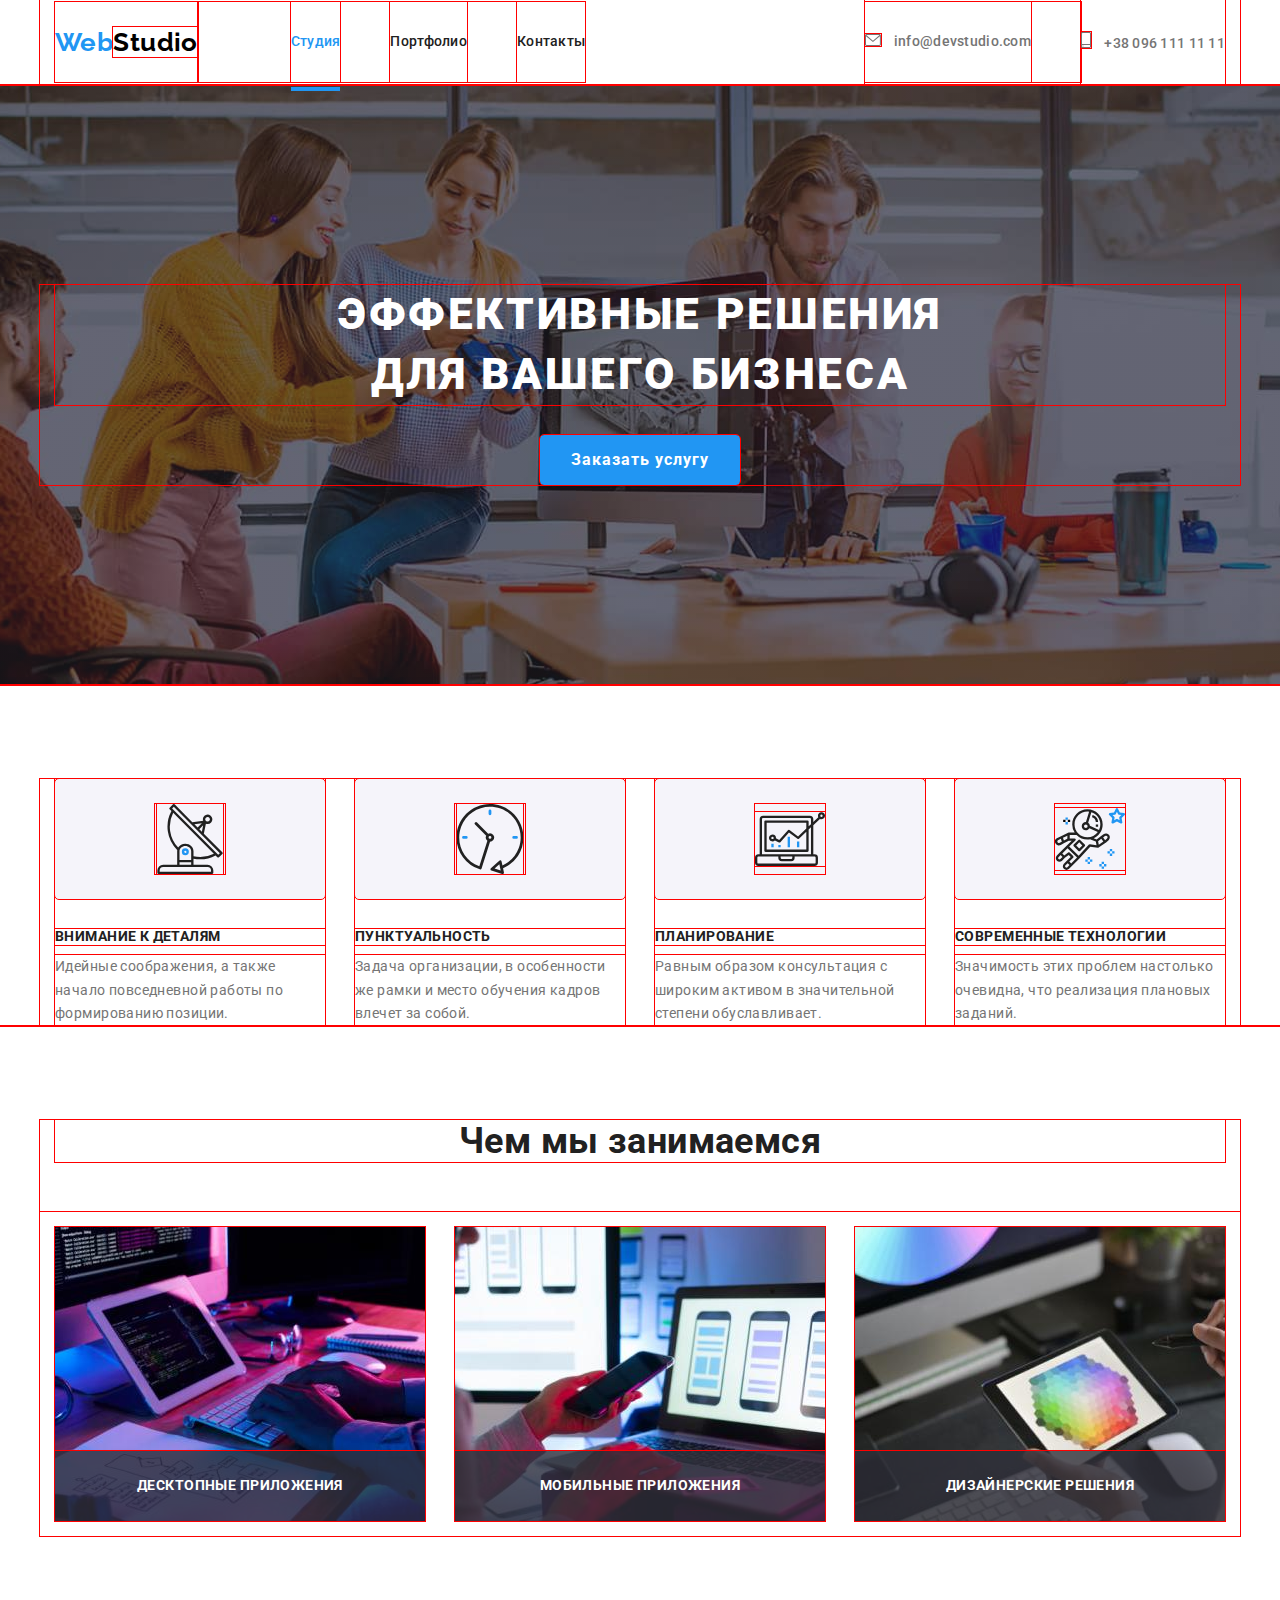
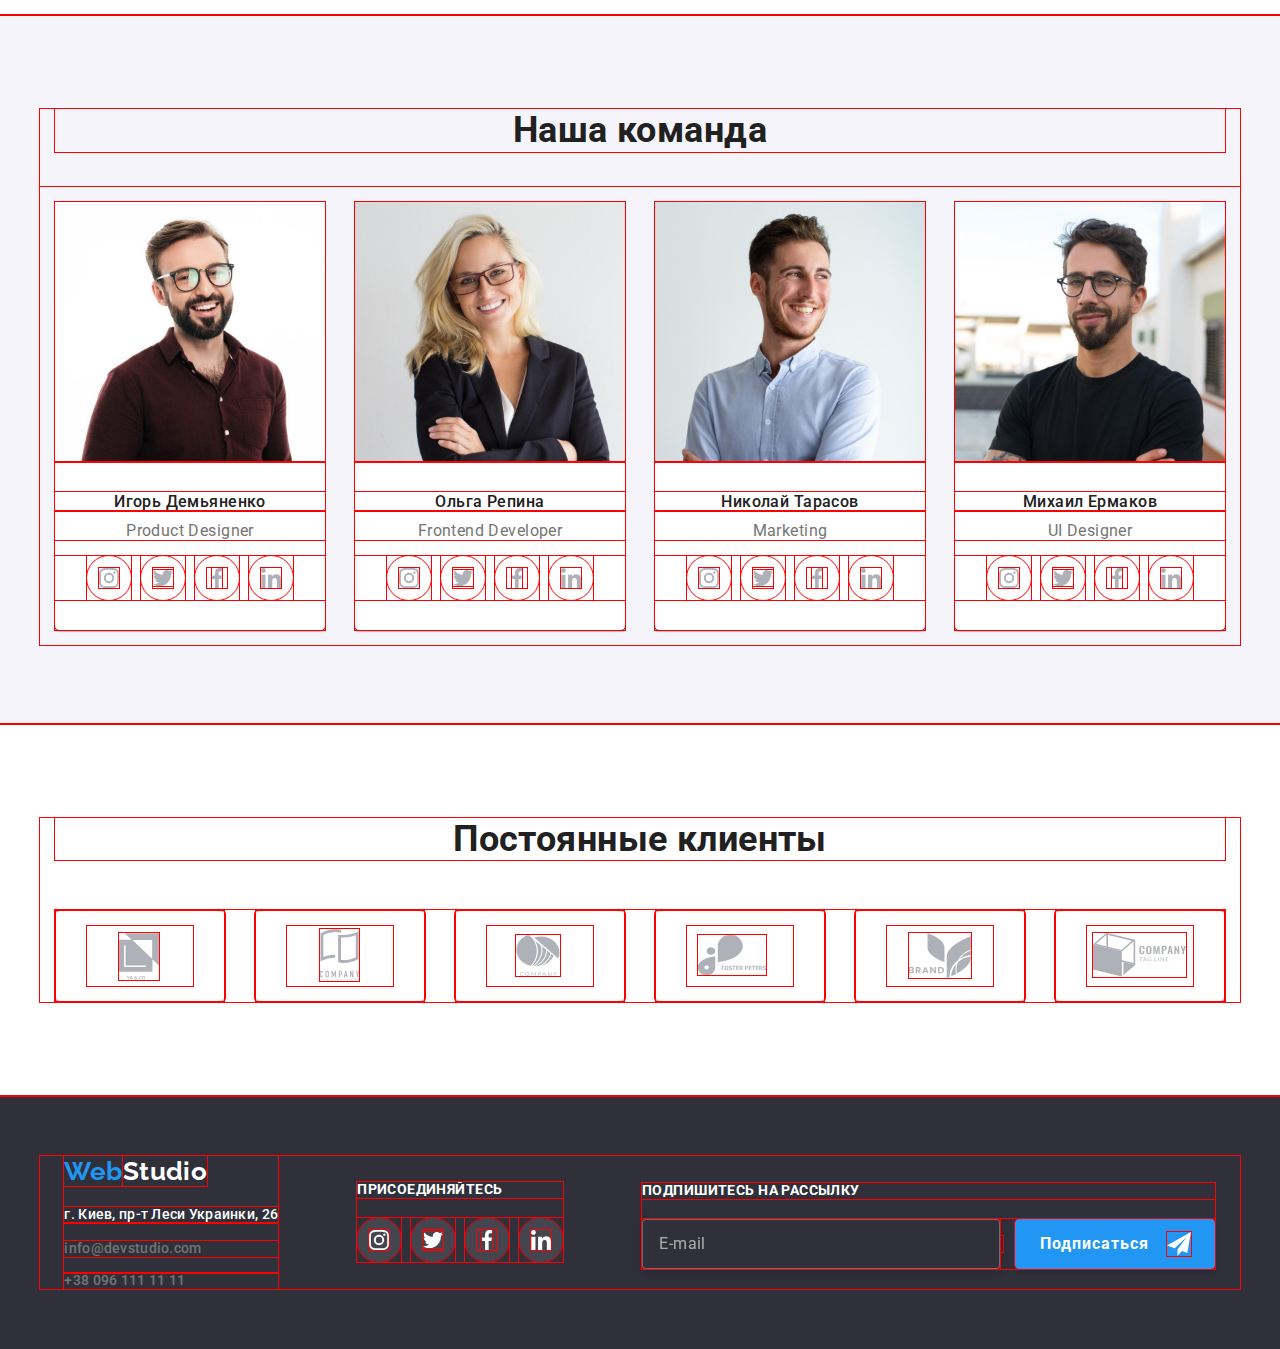
==== commit f21bdf0c: "HW 8.1" ====
--- a/index.html
+++ b/index.html
@@ -477,15 +477,15 @@
     </main>
 
     <!-- footer -->
-    <!-- <footer class="footer">
+    <footer class="footer">
       <div class="container footer__contacts">
-        <div> -->
-    <!-- logo footer -->
-    <!-- <a href="./" class="link logo"
+        <div>
+          <!-- logo footer -->
+          <a href="./" class="link logo"
             >Web<span class="logo__footer logo__footer--color">Studio</span></a
-          > -->
-    <!-- contacts footer -->
-    <!-- <address class="">
+          >
+          <!-- contacts footer -->
+          <address class="footer__address">
             <ul class="list contact footer__contact">
               <li class="contact__item">
                 <span class="link contact__link contact__addres">
@@ -502,9 +502,9 @@
               </li>
             </ul>
           </address>
-        </div> -->
-    <!-- Social -->
-    <!-- <div class="footer__social">
+        </div>
+        <!-- Social -->
+        <div class="footer__social">
           <h3 class="footer__title">присоединяйтесь</h3>
           <ul class="social list">
             <li class="social__item">
@@ -576,7 +576,7 @@
           </form>
         </div>
       </div>
-    </footer> -->
+    </footer>
 
     <!-- Modal window -->
     <div class="backdrop is-hidden" data-modal>
--- a/css/main.min.css
+++ b/css/main.min.css
@@ -1 +1 @@
-:root{--color-title: #212121;--color-text: #757575;--color-accent: #2196F3;--color-bg-first: #ffffff;--color-bg-hero: #2F303A;--color-bg-second: #F5F4FA;--color-icon: #AFB1B8;--color-icon-accent: #2196F3;--items: 3;--indent: 30px}.visually-hidden{position:absolute;white-space:nowrap;width:1px;height:1px;overflow:hidden;border:0;padding:0;clip:rect(0 0 0 0);-webkit-clip-path:inset(50%);clip-path:inset(50%);margin:-1px}.portfolio,.clients,.persons,.about,.advantages{padding-top:60px;padding-bottom:60px}@media screen and (min-width: 1200px){.portfolio,.clients,.persons,.about,.advantages{padding-top:94px;padding-bottom:94px}}body{font-family:"Roboto",sans-serif;letter-spacing:.03em;color:var(--color-text);font-size:14px}h1,h2,h3,h4,h5,h6,a,ul,p{margin:0;padding:0}img{display:block;width:100%;height:auto}.link{text-decoration:none}.list{list-style:none}*{outline:1px solid red}.card-set{display:-webkit-box;display:-ms-flexbox;display:flex;-ms-flex-wrap:wrap;flex-wrap:wrap;margin:calc(-1*var(--indent)/2)}.card-set-item{-ms-flex-preferred-size:calc((100% - var(--indent)*var(--items))/var(--items));flex-basis:calc((100% - var(--indent)*var(--items))/var(--items));margin:calc(var(--indent)/2)}.btn{background-color:var(--color-accent);-webkit-box-shadow:0px 4px 4px rgba(0,0,0,.15);box-shadow:0px 4px 4px rgba(0,0,0,.15);border-radius:4px;border:none;font-weight:700;font-size:16px;line-height:1.88;letter-spacing:.06em;display:-webkit-inline-box;display:-ms-inline-flexbox;display:inline-flex;-webkit-box-pack:space-evenly;-ms-flex-pack:space-evenly;justify-content:space-evenly;-webkit-box-align:center;-ms-flex-align:center;align-items:center;color:var(--color-bg-first);width:200px;height:50px;-webkit-transition:background-color 250ms cubic-bezier(0.4, 0, 0.2, 1);transition:background-color 250ms cubic-bezier(0.4, 0, 0.2, 1)}.btn:hover,.btn:focus{background-color:#188ce8;cursor:pointer}.btn--margin-center{margin-left:auto;margin-right:auto}.btn--margin-left{margin-left:12px}.btn--margin-top{margin-top:30px}.container{text-align:center;padding-left:15px;padding-right:15px;margin-left:auto;margin-right:auto}@media screen and (min-width: 480px){.container{max-width:480px}}@media screen and (min-width: 768px){.container{max-width:768px}}@media screen and (min-width: 1200px){.container{max-width:1200px}}.logo{font-family:"Raleway",sans-serif;font-style:normal;font-weight:700;font-size:24px;line-height:1.17;color:var(--color-accent);-webkit-transition:opacity 250ms cubic-bezier(0.4, 0, 0.2, 1);transition:opacity 250ms cubic-bezier(0.4, 0, 0.2, 1)}@media screen and (min-width: 1200px){.logo{font-size:26px;line-height:1.19}}.logo:hover,.logo:focus{opacity:.7;cursor:pointer}.logo__studio--color{color:#000}.social{display:-webkit-box;display:-ms-flexbox;display:flex;-webkit-box-pack:center;-ms-flex-pack:center;justify-content:center;-webkit-box-align:center;-ms-flex-align:center;align-items:center}.social__item:not(:last-child){margin-right:10px}.social__link{display:-webkit-box;display:-ms-flexbox;display:flex;-webkit-box-pack:center;-ms-flex-pack:center;justify-content:center;-webkit-box-align:center;-ms-flex-align:center;align-items:center;width:44px;height:44px;border-radius:50%;-webkit-transition:background-color 250ms cubic-bezier(0.4, 0, 0.2, 1),color 250ms cubic-bezier(0.4, 0, 0.2, 1),fill 250ms cubic-bezier(0.4, 0, 0.2, 1);transition:background-color 250ms cubic-bezier(0.4, 0, 0.2, 1),color 250ms cubic-bezier(0.4, 0, 0.2, 1),fill 250ms cubic-bezier(0.4, 0, 0.2, 1)}.social__link--color{background-color:var(--color-bg-first);fill:#afb1b8}.social__link:hover,.social__link:focus{background-color:var(--color-accent);color:#fff}.social__link:hover .social__icon,.social__link:focus .social__icon{fill:var(--color-bg-first)}.social__link-footer--color{background-color:rgba(255,255,255,.1);fill:var(--color-bg-first)}.contact{margin-left:auto;font-style:normal;display:none}@media screen and (min-width: 768px){.contact{display:-webkit-box;display:-ms-flexbox;display:flex}}@media screen and (min-width: 768px)and (max-width: 1199px){.contact{-webkit-box-orient:vertical;-webkit-box-direction:normal;-ms-flex-direction:column;flex-direction:column;-webkit-box-pack:center;-ms-flex-pack:center;justify-content:center;-webkit-box-align:start;-ms-flex-align:start;align-items:flex-start;gap:10px}}.contact__item{font-weight:500;line-height:1.14;letter-spacing:.02em}.contact__link{display:block;color:var(--color-text);-webkit-transition:color 250ms cubic-bezier(0.4, 0, 0.2, 1);transition:color 250ms cubic-bezier(0.4, 0, 0.2, 1)}.contact__link:hover,.contact__link:focus{color:var(--color-accent);cursor:pointer}.contact__link--margin{margin-top:18px}@media screen and (min-width: 1200px){.contact__mail{margin-right:50px}}.contact__icon{margin-right:10px;fill:currentColor}.contact__addres{color:var(--color-bg-first)}.form{display:-webkit-box;display:-ms-flexbox;display:flex;-webkit-box-orient:vertical;-webkit-box-direction:normal;-ms-flex-direction:column;flex-direction:column}.form__titel{font-weight:700;font-size:20px;line-height:1.5;letter-spacing:.03em;text-align:center;color:var(--color-title)}@media screen and (min-width: 1200px){.form__titel{line-height:1.15}}.form__label{position:relative;display:block;margin-top:10px;-webkit-transition:border-color 250ms cubic-bezier(0.4, 0, 0.2, 1),fill 250ms cubic-bezier(0.4, 0, 0.2, 1);transition:border-color 250ms cubic-bezier(0.4, 0, 0.2, 1),fill 250ms cubic-bezier(0.4, 0, 0.2, 1)}.form__text{display:block;font-size:12px;line-height:1.17;letter-spacing:.01em}.form__input{width:100%;height:40px;padding-left:42px;margin-top:4px;border:1px solid rgba(33,33,33,.2);border-radius:4px}.form__input:focus,.form__input:hover{border-color:var(--color-accent);outline:var(--color-accent);cursor:pointer}.form__icon{position:absolute;bottom:14px;left:15px}.form__input:focus+.form__icon,.form__input:hover+.form__icon{fill:var(--color-accent)}.form__textarea{width:100%;resize:none;padding:12px 16px;margin-top:4px;border:1px solid rgba(33,33,33,.2);border-radius:4px;-webkit-transition:border-color 250ms cubic-bezier(0.4, 0, 0.2, 1);transition:border-color 250ms cubic-bezier(0.4, 0, 0.2, 1)}.form__textarea:hover,.form__textarea:focus{border-color:var(--color-accent);outline:var(--color-accent);cursor:pointer}.form__textarea::-webkit-input-placeholder{font-size:12px;line-height:1.17;letter-spacing:.01em;color:rgba(117,117,117,.5)}.form__textarea::-moz-placeholder{font-size:12px;line-height:1.17;letter-spacing:.01em;color:rgba(117,117,117,.5)}.form__textarea:-ms-input-placeholder{font-size:12px;line-height:1.17;letter-spacing:.01em;color:rgba(117,117,117,.5)}.form__textarea::-ms-input-placeholder{font-size:12px;line-height:1.17;letter-spacing:.01em;color:rgba(117,117,117,.5)}.form__textarea::placeholder{font-size:12px;line-height:1.17;letter-spacing:.01em;color:rgba(117,117,117,.5)}.checkbox{gap:5px;margin-top:20px;text-align:center}.checkbox__chek{font-size:12px;line-height:1.17;-webkit-user-select:none;-moz-user-select:none;-ms-user-select:none;user-select:none}@media screen and (min-width: 1200px){.checkbox__chek{font-size:14px;line-height:1.71}}.checkbox__gdpr{color:var(--color-accent)}.checkbox__custom{width:16px;height:15px;display:-webkit-inline-box;display:-ms-inline-flexbox;display:inline-flex;-webkit-box-pack:center;-ms-flex-pack:center;justify-content:center;-webkit-box-align:center;-ms-flex-align:center;align-items:center;background-color:var(--color-bg-first);border:var(--color-title) solid 2px;border-radius:2px;-webkit-transition:background-color 250ms cubic-bezier(0.4, 0, 0.2, 1),border-color 250ms cubic-bezier(0.4, 0, 0.2, 1);transition:background-color 250ms cubic-bezier(0.4, 0, 0.2, 1),border-color 250ms cubic-bezier(0.4, 0, 0.2, 1)}.checkbox__custom:hover,.checkbox__custom:focus{border-color:var(--color-accent)}.checkbox__input:focus+.checkbox__custom{border-color:var(--color-accent)}.checkbox__input:checked+.checkbox__custom{background-color:var(--color-accent);border-color:var(--color-accent)}.overlay{position:relative;overflow:hidden}.overlay__card{position:absolute;top:0;left:0;font-size:18px;line-height:1.56;letter-spacing:.03em;display:-webkit-box;display:-ms-flexbox;display:flex;-webkit-box-pack:center;-ms-flex-pack:center;justify-content:center;-webkit-box-align:center;-ms-flex-align:center;align-items:center;width:100%;height:100%;padding:63px 24px;background-color:rgba(33,150,243,.9);color:#fff;-webkit-transition:-webkit-transform 250ms cubic-bezier(0.4, 0, 0.2, 1),-webkit-box-shadow 250ms cubic-bezier(0.4, 0, 0.2, 1);transition:-webkit-transform 250ms cubic-bezier(0.4, 0, 0.2, 1),-webkit-box-shadow 250ms cubic-bezier(0.4, 0, 0.2, 1);transition:transform 250ms cubic-bezier(0.4, 0, 0.2, 1),box-shadow 250ms cubic-bezier(0.4, 0, 0.2, 1);transition:transform 250ms cubic-bezier(0.4, 0, 0.2, 1),box-shadow 250ms cubic-bezier(0.4, 0, 0.2, 1),-webkit-transform 250ms cubic-bezier(0.4, 0, 0.2, 1),-webkit-box-shadow 250ms cubic-bezier(0.4, 0, 0.2, 1);-webkit-transform:translateY(100%);transform:translateY(100%)}.menu{border:none;width:40px;height:40px;background-color:rgba(0,0,0,0);display:-webkit-box;display:-ms-flexbox;display:flex;-webkit-box-pack:center;-ms-flex-pack:center;justify-content:center;-webkit-box-align:center;-ms-flex-align:center;align-items:center;margin-left:auto}@media screen and (min-width: 758px){.menu{display:none}}.header{border-bottom:1px solid #ececec}.header__container{display:-webkit-box;display:-ms-flexbox;display:flex;-webkit-box-align:center;-ms-flex-align:center;align-items:center}.header__logo{padding:16px 0}@media screen and (min-width: 758px){.header__logo{padding:25px 0}}@media screen and (min-width: 1200px){.header__contact--align{-webkit-box-align:center;-ms-flex-align:center;align-items:center}}@media screen and (min-width: 1200px){.header__contact--padding{padding:32px 0}}.nav{display:none}@media screen and (min-width: 768px){.nav{display:-webkit-box;display:-ms-flexbox;display:flex}}.nav__list{display:-webkit-box;display:-ms-flexbox;display:flex;-webkit-box-align:center;-ms-flex-align:center;align-items:center;margin-left:93px}.nav__item{position:relative}.nav__item:not(:last-child){margin-right:50px}.nav__link{font-weight:500;line-height:1.14;letter-spacing:.02em;color:var(--color-title);display:block;padding:32px 0;-webkit-transition:color 250ms cubic-bezier(0.4, 0, 0.2, 1);transition:color 250ms cubic-bezier(0.4, 0, 0.2, 1)}.nav .current.nav__link,.nav__link:hover,.nav__link:focus{color:var(--color-accent);cursor:pointer}.nav .current.nav__link::after{content:"";position:absolute;bottom:0;left:0;-webkit-transform:translateY(9px);transform:translateY(9px);height:4px;width:100%;background-color:var(--color-accent)}.hero{padding:118px 0;background-color:var(--color-bg-hero);background-image:-webkit-gradient(linear, left top, left bottom, from(rgba(47, 48, 58, 0.4)), to(rgba(47, 48, 58, 0.4))),url(../image/bchero.jpg);background-image:linear-gradient(rgba(47, 48, 58, 0.4), rgba(47, 48, 58, 0.4)),url(../image/bchero.jpg);background-position:center;background-repeat:no-repeat;background-size:cover;color:var(--color-bg-first)}@media screen and (min-width: 1200px){.hero{padding:200px 0}}.hero__title{font-weight:900;font-size:26px;line-height:1.62;letter-spacing:.06em;text-transform:uppercase}@media screen and (min-width: 1200px){.hero__title{font-size:44px;line-height:1.36}}.advantages{padding-bottom:0}.advantages__list{display:-webkit-box;display:-ms-flexbox;display:flex;-ms-flex-wrap:wrap;flex-wrap:wrap;gap:30px}.advantages__item{text-align:left}@media screen and (min-width: 480px){.advantages__item{width:450px}}@media screen and (min-width: 768px){.advantages__item{width:354px}}@media screen and (min-width: 1200px){.advantages__item{width:270px}}.advantages__item-title{font-weight:700;font-size:14px;line-height:1.14;text-transform:uppercase;color:var(--color-title)}.advantages__item-text{line-height:1.71;margin-top:10px}.advantages__item-icon{width:100%;height:120px;background:#f5f4fa;border-radius:4px;display:-webkit-box;display:-ms-flexbox;display:flex;-webkit-box-pack:center;-ms-flex-pack:center;justify-content:center;-webkit-box-align:center;-ms-flex-align:center;align-items:center;margin-bottom:30px}@media(max-width: 1199px){.about{display:none}}.about__list{margin-top:50px;-ms-flex-wrap:wrap;flex-wrap:wrap}.about__title{font-weight:700;font-size:36px;line-height:1.17;text-align:center;color:var(--color-title);margin-bottom:50px}.about__item{position:relative}.about__text{position:absolute;bottom:0;left:0;width:100%;min-height:70px;display:-webkit-box;display:-ms-flexbox;display:flex;-webkit-box-pack:center;-ms-flex-pack:center;justify-content:center;-webkit-box-align:center;-ms-flex-align:center;align-items:center;background-color:rgba(47,48,58,.8);font-weight:700;line-height:1.14;text-transform:uppercase;color:#fff}.persons{background-color:var(--color-bg-second);line-height:1.19}@media screen and (min-width: 480px){.persons{--items: 1}}@media screen and (min-width: 768px){.persons{--items: 2}}@media screen and (min-width: 1200px){.persons{--items: 4}}.persons__title{font-weight:700;font-size:28px;line-height:1.17;text-align:center;color:var(--color-title);margin-bottom:50px}@media screen and (min-width: 1200px){.persons__title{font-size:36px}}.persons__list{-webkit-box-pack:center;-ms-flex-pack:center;justify-content:center}.persons__list-item{background-color:var(--color-bg-first);-webkit-box-shadow:0px 1px 3px rgba(0,0,0,.12),0px 1px 1px rgba(0,0,0,.14),0px 2px 1px rgba(0,0,0,.2);box-shadow:0px 1px 3px rgba(0,0,0,.12),0px 1px 1px rgba(0,0,0,.14),0px 2px 1px rgba(0,0,0,.2);border-radius:0px 0px 4px 4px}@media screen and (max-width: 767px){.persons__list-item{width:450px}}.persons__list-title{font-weight:500;font-size:16px;color:var(--color-title);text-align:center}.persons__list-text{font-size:16px;padding-top:10px;margin-bottom:16px}.persons__descrip{padding:30px 0;margin-left:auto;margin-right:auto}.clients__title{font-weight:700;font-size:28px;line-height:1.17;text-align:center;color:var(--color-title);margin-bottom:50px}@media screen and (min-width: 1200px){.clients__title{font-size:36px;line-height:1.17}}.clients__list{display:-webkit-box;display:-ms-flexbox;display:flex;-ms-flex-wrap:wrap;flex-wrap:wrap;gap:30px;--items: 6;--indent: 25px}.clients__list-item{border:var(--color-icon) solid 1px;border-radius:4%;min-width:130px;height:92px;display:-webkit-box;display:-ms-flexbox;display:flex;-webkit-box-pack:center;-ms-flex-pack:center;justify-content:center;-webkit-box-align:center;-ms-flex-align:center;align-items:center;-webkit-transition:color 250ms cubic-bezier(0.4, 0, 0.2, 1),border-color 250ms cubic-bezier(0.4, 0, 0.2, 1),fill 250ms cubic-bezier(0.4, 0, 0.2, 1);transition:color 250ms cubic-bezier(0.4, 0, 0.2, 1),border-color 250ms cubic-bezier(0.4, 0, 0.2, 1),fill 250ms cubic-bezier(0.4, 0, 0.2, 1)}@media screen and (min-width: 480px){.clients__list-item{width:210px}}@media screen and (min-width: 768px){.clients__list-item{width:226px}}@media screen and (min-width: 1200px){.clients__list-item{width:170px}}.clients__list-item:hover,.clients__list-item:focus{border-color:var(--color-icon-accent);color:var(--color-icon-accent)}.clients__list-item:hover .clients__icon,.clients__list-item:focus .clients__icon{fill:var(--color-icon-accent)}.clients__list-link{width:100%;height:100%;display:-webkit-box;display:-ms-flexbox;display:flex;-webkit-box-pack:center;-ms-flex-pack:center;justify-content:center;-webkit-box-align:center;-ms-flex-align:center;align-items:center}.clients__icon{fill:var(--color-icon)}.footer{background-color:var(--color-bg-hero);padding:60px 0}.footer__contact{margin-top:20px;-webkit-box-orient:vertical;-webkit-box-direction:normal;-ms-flex-direction:column;flex-direction:column}.footer__contact--margin{margin-top:18px}.footer__title{color:var(--color-bg-first);text-align:left;font-size:14px;line-height:1.14;text-transform:uppercase;margin-bottom:20px}.footer__contacts{display:-webkit-box;display:-ms-flexbox;display:flex;-webkit-box-pack:justify;-ms-flex-pack:justify;justify-content:space-between;-webkit-box-align:center;-ms-flex-align:center;align-items:center;text-align:left;-ms-flex-wrap:wrap;flex-wrap:wrap}.footer__subscribe{margin-top:8px}.logo__footer--color{color:var(--color-bg-first)}.subscribe__input{border:1px solid rgba(255,255,255,.3);-webkit-filter:drop-shadow(0px 4px 4px rgba(0, 0, 0, 0.15));filter:drop-shadow(0px 4px 4px rgba(0, 0, 0, 0.15));border-radius:4px;width:358px;height:50px;padding-left:16px;background-color:var(--color-bg-hero);color:var(--color-bg-first);font-size:16px;line-height:1.25;letter-spacing:.03em;-webkit-transition:border 250ms cubic-bezier(0.4, 0, 0.2, 1);transition:border 250ms cubic-bezier(0.4, 0, 0.2, 1)}.subscribe__input::-webkit-input-placeholder{font-size:16px;line-height:1.25;letter-spacing:.03em;color:rgba(255,255,255,.6)}.subscribe__input::-moz-placeholder{font-size:16px;line-height:1.25;letter-spacing:.03em;color:rgba(255,255,255,.6)}.subscribe__input:-ms-input-placeholder{font-size:16px;line-height:1.25;letter-spacing:.03em;color:rgba(255,255,255,.6)}.subscribe__input::-ms-input-placeholder{font-size:16px;line-height:1.25;letter-spacing:.03em;color:rgba(255,255,255,.6)}.subscribe__input::placeholder{font-size:16px;line-height:1.25;letter-spacing:.03em;color:rgba(255,255,255,.6)}.subscribe__input:focus,.subscribe__input:hover{border-color:var(--color-accent);outline:rgba(0,0,0,0)}.subscribe__icon{fill:currentColor}.portfolio{padding:95px 0}.portfolio__filter{width:611px;display:-webkit-box;display:-ms-flexbox;display:flex;-webkit-box-pack:justify;-ms-flex-pack:justify;justify-content:space-between;-webkit-box-align:center;-ms-flex-align:center;align-items:center;margin-left:auto;margin-right:auto;margin-bottom:50px}.portfolio__button{color:var(--color-title);background-color:var(--color-bg-second);border-radius:4px;padding:6px 22px;font-weight:500;font-size:16px;line-height:1.62;border:none;-webkit-transition:background-color 250ms cubic-bezier(0.4, 0, 0.2, 1),color 250ms cubic-bezier(0.4, 0, 0.2, 1),-webkit-box-shadow 250ms cubic-bezier(0.4, 0, 0.2, 1);transition:background-color 250ms cubic-bezier(0.4, 0, 0.2, 1),color 250ms cubic-bezier(0.4, 0, 0.2, 1),-webkit-box-shadow 250ms cubic-bezier(0.4, 0, 0.2, 1);transition:background-color 250ms cubic-bezier(0.4, 0, 0.2, 1),color 250ms cubic-bezier(0.4, 0, 0.2, 1),box-shadow 250ms cubic-bezier(0.4, 0, 0.2, 1);transition:background-color 250ms cubic-bezier(0.4, 0, 0.2, 1),color 250ms cubic-bezier(0.4, 0, 0.2, 1),box-shadow 250ms cubic-bezier(0.4, 0, 0.2, 1),-webkit-box-shadow 250ms cubic-bezier(0.4, 0, 0.2, 1)}.portfolio .current.portfolio__button,.portfolio__button:hover,.portfolio__button:focus{background-color:var(--color-accent);color:var(--color-bg-first);-webkit-box-shadow:0px 3px 1px rgba(0,0,0,.1),0px 1px 2px rgba(0,0,0,.08),0px 2px 2px rgba(0,0,0,.12);box-shadow:0px 3px 1px rgba(0,0,0,.1),0px 1px 2px rgba(0,0,0,.08),0px 2px 2px rgba(0,0,0,.12);cursor:pointer}.portfolio__description{border-left:1px solid #eee;border-right:1px solid #eee;border-bottom:1px solid #eee;text-align:left;padding:20px 24px}.portfolio__description-title{font-weight:700;font-size:18px;line-height:2;letter-spacing:.06em;color:var(--color-title)}.portfolio__description-text{font-size:16px;line-height:1.88;color:var(--color-text)}.portfolio__item:hover .overlay__card,.portfolio__item:focus .overlay__card{-webkit-transform:translateY(0%);transform:translateY(0%)}.portfolio__item:hover,.portfolio__item:focus{-webkit-box-shadow:0px 1px 1px rgba(0,0,0,.12),0px 4px 4px rgba(0,0,0,.06),1px 4px 6px rgba(0,0,0,.16);box-shadow:0px 1px 1px rgba(0,0,0,.12),0px 4px 4px rgba(0,0,0,.06),1px 4px 6px rgba(0,0,0,.16)}.backdrop{position:fixed;top:0;left:0;width:100%;height:100%;background-color:rgba(0,0,0,.2);opacity:1;visibility:visible;pointer-events:initial;-webkit-transition:opacity 250ms cubic-bezier(0.4, 0, 0.2, 1),visibility 250ms cubic-bezier(0.4, 0, 0.2, 1);transition:opacity 250ms cubic-bezier(0.4, 0, 0.2, 1),visibility 250ms cubic-bezier(0.4, 0, 0.2, 1)}.modal{position:absolute;top:50%;left:50%;-webkit-transform:translate(-50%, -50%);transform:translate(-50%, -50%);background:var(--color-bg-first);-webkit-box-shadow:0px 1px 3px rgba(0,0,0,.12),0px 1px 1px rgba(0,0,0,.14),0px 2px 1px rgba(0,0,0,.2);box-shadow:0px 1px 3px rgba(0,0,0,.12),0px 1px 1px rgba(0,0,0,.14),0px 2px 1px rgba(0,0,0,.2);border-radius:4px;padding:40px}@media screen and (min-width: 458px){.modal{width:450px;height:609px}}@media screen and (min-width: 1200px){.modal{width:528px;height:581px}}.modal__button-close{position:absolute;top:8px;right:8px;border:none;width:30px;height:30px;border-radius:50%;background:#fff;border:1px solid rgba(0,0,0,.1);display:-webkit-box;display:-ms-flexbox;display:flex;-webkit-box-pack:center;-ms-flex-pack:center;justify-content:center;-webkit-box-align:center;-ms-flex-align:center;align-items:center;-webkit-transition:fill 250ms cubic-bezier(0.4, 0, 0.2, 1);transition:fill 250ms cubic-bezier(0.4, 0, 0.2, 1)}.modal__button-close:hover,.modal__button-close:focus{fill:var(--color-accent);cursor:pointer}.is-hidden{opacity:0;visibility:hidden;pointer-events:none}/*# sourceMappingURL=main.min.css.map */+:root{--color-title: #212121;--color-text: #757575;--color-accent: #2196F3;--color-bg-first: #ffffff;--color-bg-hero: #2F303A;--color-bg-second: #F5F4FA;--color-icon: #AFB1B8;--color-icon-accent: #2196F3;--items: 3;--indent: 30px}.visually-hidden{position:absolute;white-space:nowrap;width:1px;height:1px;overflow:hidden;border:0;padding:0;clip:rect(0 0 0 0);-webkit-clip-path:inset(50%);clip-path:inset(50%);margin:-1px}.portfolio,.clients,.persons,.about,.advantages{padding-top:60px;padding-bottom:60px}@media screen and (min-width: 1200px){.portfolio,.clients,.persons,.about,.advantages{padding-top:94px;padding-bottom:94px}}body{font-family:"Roboto",sans-serif;letter-spacing:.03em;color:var(--color-text);font-size:14px}h1,h2,h3,h4,h5,h6,a,ul,p{margin:0;padding:0}img{display:block;width:100%;height:auto}.link{text-decoration:none}.list{list-style:none}*{outline:1px solid red}.card-set{display:-webkit-box;display:-ms-flexbox;display:flex;-ms-flex-wrap:wrap;flex-wrap:wrap;margin:calc(-1*var(--indent)/2)}.card-set-item{-ms-flex-preferred-size:calc((100% - var(--indent)*var(--items))/var(--items));flex-basis:calc((100% - var(--indent)*var(--items))/var(--items));margin:calc(var(--indent)/2)}.btn{background-color:var(--color-accent);-webkit-box-shadow:0px 4px 4px rgba(0,0,0,.15);box-shadow:0px 4px 4px rgba(0,0,0,.15);border-radius:4px;border:none;font-weight:700;font-size:16px;line-height:1.88;letter-spacing:.06em;display:-webkit-inline-box;display:-ms-inline-flexbox;display:inline-flex;-webkit-box-pack:space-evenly;-ms-flex-pack:space-evenly;justify-content:space-evenly;-webkit-box-align:center;-ms-flex-align:center;align-items:center;color:var(--color-bg-first);width:200px;height:50px;-webkit-transition:background-color 250ms cubic-bezier(0.4, 0, 0.2, 1);transition:background-color 250ms cubic-bezier(0.4, 0, 0.2, 1)}.btn:hover,.btn:focus{background-color:#188ce8;cursor:pointer}.btn--margin-center{margin-left:auto;margin-right:auto}.btn--margin-left{margin-top:20px}@media screen and (min-width: 1200px){.btn--margin-left{margin-top:0;margin-left:12px}}.btn--margin-top{margin-top:30px}.container{text-align:center;padding-left:15px;padding-right:15px;margin-left:auto;margin-right:auto}@media screen and (min-width: 480px){.container{max-width:480px}}@media screen and (min-width: 768px){.container{max-width:768px}}@media screen and (min-width: 1200px){.container{max-width:1200px}}.logo{font-family:"Raleway",sans-serif;font-style:normal;font-weight:700;font-size:24px;line-height:1.17;color:var(--color-accent);-webkit-transition:opacity 250ms cubic-bezier(0.4, 0, 0.2, 1);transition:opacity 250ms cubic-bezier(0.4, 0, 0.2, 1)}@media screen and (min-width: 1200px){.logo{font-size:26px;line-height:1.19}}.logo:hover,.logo:focus{opacity:.7;cursor:pointer}.logo__studio--color{color:#000}.social{display:-webkit-box;display:-ms-flexbox;display:flex;-webkit-box-pack:center;-ms-flex-pack:center;justify-content:center;-webkit-box-align:center;-ms-flex-align:center;align-items:center}.social__item:not(:last-child){margin-right:10px}.social__link{display:-webkit-box;display:-ms-flexbox;display:flex;-webkit-box-pack:center;-ms-flex-pack:center;justify-content:center;-webkit-box-align:center;-ms-flex-align:center;align-items:center;width:44px;height:44px;border-radius:50%;-webkit-transition:background-color 250ms cubic-bezier(0.4, 0, 0.2, 1),color 250ms cubic-bezier(0.4, 0, 0.2, 1),fill 250ms cubic-bezier(0.4, 0, 0.2, 1);transition:background-color 250ms cubic-bezier(0.4, 0, 0.2, 1),color 250ms cubic-bezier(0.4, 0, 0.2, 1),fill 250ms cubic-bezier(0.4, 0, 0.2, 1)}.social__link--color{background-color:var(--color-bg-first);fill:#afb1b8}.social__link:hover,.social__link:focus{background-color:var(--color-accent);color:#fff}.social__link:hover .social__icon,.social__link:focus .social__icon{fill:var(--color-bg-first)}.social__link-footer--color{background-color:rgba(255,255,255,.1);fill:var(--color-bg-first)}.contact{margin-left:auto;font-style:normal;display:-webkit-box;display:-ms-flexbox;display:flex}@media screen and (min-width: 768px){.contact{display:-webkit-box;display:-ms-flexbox;display:flex}}@media screen and (min-width: 768px)and (max-width: 1199px){.contact{-webkit-box-orient:vertical;-webkit-box-direction:normal;-ms-flex-direction:column;flex-direction:column;-webkit-box-pack:center;-ms-flex-pack:center;justify-content:center}}.contact__item{font-weight:500;line-height:1.14;letter-spacing:.02em}.contact__link{display:block;color:var(--color-text);-webkit-transition:color 250ms cubic-bezier(0.4, 0, 0.2, 1);transition:color 250ms cubic-bezier(0.4, 0, 0.2, 1)}.contact__link:hover,.contact__link:focus{color:var(--color-accent);cursor:pointer}.contact__link--margin{margin-top:18px}@media screen and (min-width: 1200px){.contact__mail{margin-right:50px}}.contact__icon{margin-right:10px;fill:currentColor}.contact__addres{color:var(--color-bg-first)}.form{display:-webkit-box;display:-ms-flexbox;display:flex;-webkit-box-orient:vertical;-webkit-box-direction:normal;-ms-flex-direction:column;flex-direction:column}.form__titel{font-weight:700;font-size:20px;line-height:1.5;letter-spacing:.03em;text-align:center;color:var(--color-title)}@media screen and (min-width: 1200px){.form__titel{line-height:1.15}}.form__label{position:relative;display:block;margin-top:10px;-webkit-transition:border-color 250ms cubic-bezier(0.4, 0, 0.2, 1),fill 250ms cubic-bezier(0.4, 0, 0.2, 1);transition:border-color 250ms cubic-bezier(0.4, 0, 0.2, 1),fill 250ms cubic-bezier(0.4, 0, 0.2, 1)}.form__text{display:block;font-size:12px;line-height:1.17;letter-spacing:.01em}.form__input{width:100%;height:40px;padding-left:42px;margin-top:4px;border:1px solid rgba(33,33,33,.2);border-radius:4px}.form__input:focus,.form__input:hover{border-color:var(--color-accent);outline:var(--color-accent);cursor:pointer}.form__icon{position:absolute;bottom:14px;left:15px}.form__input:focus+.form__icon,.form__input:hover+.form__icon{fill:var(--color-accent)}.form__textarea{width:100%;resize:none;padding:12px 16px;margin-top:4px;border:1px solid rgba(33,33,33,.2);border-radius:4px;-webkit-transition:border-color 250ms cubic-bezier(0.4, 0, 0.2, 1);transition:border-color 250ms cubic-bezier(0.4, 0, 0.2, 1)}.form__textarea:hover,.form__textarea:focus{border-color:var(--color-accent);outline:var(--color-accent);cursor:pointer}.form__textarea::-webkit-input-placeholder{font-size:12px;line-height:1.17;letter-spacing:.01em;color:rgba(117,117,117,.5)}.form__textarea::-moz-placeholder{font-size:12px;line-height:1.17;letter-spacing:.01em;color:rgba(117,117,117,.5)}.form__textarea:-ms-input-placeholder{font-size:12px;line-height:1.17;letter-spacing:.01em;color:rgba(117,117,117,.5)}.form__textarea::-ms-input-placeholder{font-size:12px;line-height:1.17;letter-spacing:.01em;color:rgba(117,117,117,.5)}.form__textarea::placeholder{font-size:12px;line-height:1.17;letter-spacing:.01em;color:rgba(117,117,117,.5)}.checkbox{gap:5px;margin-top:20px;text-align:center}.checkbox__chek{font-size:12px;line-height:1.17;-webkit-user-select:none;-moz-user-select:none;-ms-user-select:none;user-select:none}@media screen and (min-width: 1200px){.checkbox__chek{font-size:14px;line-height:1.71}}.checkbox__gdpr{color:var(--color-accent)}.checkbox__custom{width:16px;height:15px;display:-webkit-inline-box;display:-ms-inline-flexbox;display:inline-flex;-webkit-box-pack:center;-ms-flex-pack:center;justify-content:center;-webkit-box-align:center;-ms-flex-align:center;align-items:center;background-color:var(--color-bg-first);border:var(--color-title) solid 2px;border-radius:2px;-webkit-transition:background-color 250ms cubic-bezier(0.4, 0, 0.2, 1),border-color 250ms cubic-bezier(0.4, 0, 0.2, 1);transition:background-color 250ms cubic-bezier(0.4, 0, 0.2, 1),border-color 250ms cubic-bezier(0.4, 0, 0.2, 1)}.checkbox__custom:hover,.checkbox__custom:focus{border-color:var(--color-accent)}.checkbox__input:focus+.checkbox__custom{border-color:var(--color-accent)}.checkbox__input:checked+.checkbox__custom{background-color:var(--color-accent);border-color:var(--color-accent)}.overlay{position:relative;overflow:hidden}.overlay__card{position:absolute;top:0;left:0;font-size:18px;line-height:1.56;letter-spacing:.03em;display:-webkit-box;display:-ms-flexbox;display:flex;-webkit-box-pack:center;-ms-flex-pack:center;justify-content:center;-webkit-box-align:center;-ms-flex-align:center;align-items:center;width:100%;height:100%;padding:63px 24px;background-color:rgba(33,150,243,.9);color:#fff;-webkit-transition:-webkit-transform 250ms cubic-bezier(0.4, 0, 0.2, 1),-webkit-box-shadow 250ms cubic-bezier(0.4, 0, 0.2, 1);transition:-webkit-transform 250ms cubic-bezier(0.4, 0, 0.2, 1),-webkit-box-shadow 250ms cubic-bezier(0.4, 0, 0.2, 1);transition:transform 250ms cubic-bezier(0.4, 0, 0.2, 1),box-shadow 250ms cubic-bezier(0.4, 0, 0.2, 1);transition:transform 250ms cubic-bezier(0.4, 0, 0.2, 1),box-shadow 250ms cubic-bezier(0.4, 0, 0.2, 1),-webkit-transform 250ms cubic-bezier(0.4, 0, 0.2, 1),-webkit-box-shadow 250ms cubic-bezier(0.4, 0, 0.2, 1);-webkit-transform:translateY(100%);transform:translateY(100%)}.menu{border:none;width:40px;height:40px;background-color:rgba(0,0,0,0);display:-webkit-box;display:-ms-flexbox;display:flex;-webkit-box-pack:center;-ms-flex-pack:center;justify-content:center;-webkit-box-align:center;-ms-flex-align:center;align-items:center;margin-left:auto}@media screen and (min-width: 758px){.menu{display:none}}.header{border-bottom:1px solid #ececec}.header__container{display:-webkit-box;display:-ms-flexbox;display:flex;-webkit-box-align:center;-ms-flex-align:center;align-items:center}.header__logo{padding:16px 0}@media screen and (min-width: 758px){.header__logo{padding:25px 0}}@media screen and (max-width: 768px){.header__contact{display:none}}@media screen and (min-width: 768px)and (max-width: 1199px){.header__contact{-webkit-box-orient:vertical;-webkit-box-direction:normal;-ms-flex-direction:column;flex-direction:column;-webkit-box-pack:center;-ms-flex-pack:center;justify-content:center;-webkit-box-align:start;-ms-flex-align:start;align-items:flex-start;gap:10px}}@media screen and (min-width: 1200px){.header__contact--align{-webkit-box-align:center;-ms-flex-align:center;align-items:center}}@media screen and (min-width: 1200px){.header__contact--padding{padding:32px 0}}.nav{display:none}@media screen and (min-width: 768px){.nav{display:-webkit-box;display:-ms-flexbox;display:flex}}.nav__list{display:-webkit-box;display:-ms-flexbox;display:flex;-webkit-box-align:center;-ms-flex-align:center;align-items:center;margin-left:93px}.nav__item{position:relative}.nav__item:not(:last-child){margin-right:50px}.nav__link{font-weight:500;line-height:1.14;letter-spacing:.02em;color:var(--color-title);display:block;padding:32px 0;-webkit-transition:color 250ms cubic-bezier(0.4, 0, 0.2, 1);transition:color 250ms cubic-bezier(0.4, 0, 0.2, 1)}.nav .current.nav__link,.nav__link:hover,.nav__link:focus{color:var(--color-accent);cursor:pointer}.nav .current.nav__link::after{content:"";position:absolute;bottom:0;left:0;-webkit-transform:translateY(9px);transform:translateY(9px);height:4px;width:100%;background-color:var(--color-accent)}.hero{padding:118px 0;background-color:var(--color-bg-hero);background-image:-webkit-gradient(linear, left top, left bottom, from(rgba(47, 48, 58, 0.4)), to(rgba(47, 48, 58, 0.4))),url(../image/bchero.jpg);background-image:linear-gradient(rgba(47, 48, 58, 0.4), rgba(47, 48, 58, 0.4)),url(../image/bchero.jpg);background-position:center;background-repeat:no-repeat;background-size:cover;color:var(--color-bg-first)}@media screen and (min-width: 1200px){.hero{padding:200px 0}}.hero__title{font-weight:900;font-size:26px;line-height:1.62;letter-spacing:.06em;text-transform:uppercase}@media screen and (min-width: 1200px){.hero__title{font-size:44px;line-height:1.36}}.advantages{padding-bottom:0}.advantages__list{display:-webkit-box;display:-ms-flexbox;display:flex;-ms-flex-wrap:wrap;flex-wrap:wrap;gap:30px}.advantages__item{text-align:left}@media screen and (min-width: 480px){.advantages__item{width:450px}}@media screen and (min-width: 768px){.advantages__item{width:354px}}@media screen and (min-width: 1200px){.advantages__item{width:270px}}.advantages__item-title{font-weight:700;font-size:14px;line-height:1.14;text-transform:uppercase;color:var(--color-title)}.advantages__item-text{line-height:1.71;margin-top:10px}.advantages__item-icon{width:100%;height:120px;background:#f5f4fa;border-radius:4px;display:-webkit-box;display:-ms-flexbox;display:flex;-webkit-box-pack:center;-ms-flex-pack:center;justify-content:center;-webkit-box-align:center;-ms-flex-align:center;align-items:center;margin-bottom:30px}@media(max-width: 1199px){.about{display:none}}.about__list{margin-top:50px;-ms-flex-wrap:wrap;flex-wrap:wrap}.about__title{font-weight:700;font-size:36px;line-height:1.17;text-align:center;color:var(--color-title);margin-bottom:50px}.about__item{position:relative}.about__text{position:absolute;bottom:0;left:0;width:100%;min-height:70px;display:-webkit-box;display:-ms-flexbox;display:flex;-webkit-box-pack:center;-ms-flex-pack:center;justify-content:center;-webkit-box-align:center;-ms-flex-align:center;align-items:center;background-color:rgba(47,48,58,.8);font-weight:700;line-height:1.14;text-transform:uppercase;color:#fff}.persons{background-color:var(--color-bg-second);line-height:1.19}@media screen and (min-width: 480px){.persons{--items: 1}}@media screen and (min-width: 768px){.persons{--items: 2}}@media screen and (min-width: 1200px){.persons{--items: 4}}.persons__title{font-weight:700;font-size:28px;line-height:1.17;text-align:center;color:var(--color-title);margin-bottom:50px}@media screen and (min-width: 1200px){.persons__title{font-size:36px}}.persons__list{-webkit-box-pack:center;-ms-flex-pack:center;justify-content:center}.persons__list-item{background-color:var(--color-bg-first);-webkit-box-shadow:0px 1px 3px rgba(0,0,0,.12),0px 1px 1px rgba(0,0,0,.14),0px 2px 1px rgba(0,0,0,.2);box-shadow:0px 1px 3px rgba(0,0,0,.12),0px 1px 1px rgba(0,0,0,.14),0px 2px 1px rgba(0,0,0,.2);border-radius:0px 0px 4px 4px}@media screen and (max-width: 767px){.persons__list-item{width:auto}}.persons__list-title{font-weight:500;font-size:16px;color:var(--color-title);text-align:center}.persons__list-text{font-size:16px;padding-top:10px;margin-bottom:16px}.persons__descrip{padding:30px 0;margin-left:auto;margin-right:auto}.clients__title{font-weight:700;font-size:28px;line-height:1.17;text-align:center;color:var(--color-title);margin-bottom:50px}@media screen and (min-width: 1200px){.clients__title{font-size:36px;line-height:1.17}}.clients__list{display:-webkit-box;display:-ms-flexbox;display:flex;-ms-flex-wrap:wrap;flex-wrap:wrap;gap:30px;-webkit-box-pack:center;-ms-flex-pack:center;justify-content:center}@media screen and (min-width: 480px){.clients__list{--items: 2}}@media screen and (min-width: 768px){.clients__list{--items: 3}}@media screen and (min-width: 1200px){.clients__list{--items: 6}}.clients__list-item{border:var(--color-icon) solid 1px;border-radius:4%;min-width:130px;height:92px;display:-webkit-box;display:-ms-flexbox;display:flex;-webkit-box-pack:center;-ms-flex-pack:center;justify-content:center;-webkit-box-align:center;-ms-flex-align:center;align-items:center;-webkit-transition:color 250ms cubic-bezier(0.4, 0, 0.2, 1),border-color 250ms cubic-bezier(0.4, 0, 0.2, 1),fill 250ms cubic-bezier(0.4, 0, 0.2, 1);transition:color 250ms cubic-bezier(0.4, 0, 0.2, 1),border-color 250ms cubic-bezier(0.4, 0, 0.2, 1),fill 250ms cubic-bezier(0.4, 0, 0.2, 1)}@media screen and (min-width: 480px){.clients__list-item{width:210px}}@media screen and (min-width: 768px){.clients__list-item{width:226px}}@media screen and (min-width: 1200px){.clients__list-item{width:170px}}.clients__list-item:hover,.clients__list-item:focus{border-color:var(--color-icon-accent);color:var(--color-icon-accent)}.clients__list-item:hover .clients__icon,.clients__list-item:focus .clients__icon{fill:var(--color-icon-accent)}.clients__list-link{width:100%;height:100%;display:-webkit-box;display:-ms-flexbox;display:flex;-webkit-box-pack:center;-ms-flex-pack:center;justify-content:center;-webkit-box-align:center;-ms-flex-align:center;align-items:center}.clients__icon{fill:var(--color-icon)}.footer{background-color:var(--color-bg-hero);padding:60px 0}.footer__contact{margin-top:20px;-webkit-box-orient:vertical;-webkit-box-direction:normal;-ms-flex-direction:column;flex-direction:column}.footer__contact--margin{margin-top:18px}.footer__title{color:var(--color-bg-first);text-align:center;font-size:14px;line-height:1.14;text-transform:uppercase;margin-bottom:20px}@media(min-width: 1200px){.footer__title{text-align:left}}.footer__contacts{display:-webkit-box;display:-ms-flexbox;display:flex;-webkit-box-pack:justify;-ms-flex-pack:justify;justify-content:space-between;-webkit-box-align:center;-ms-flex-align:center;align-items:center;text-align:left;-ms-flex-wrap:wrap;flex-wrap:wrap;gap:60px;-ms-flex-pack:distribute;justify-content:space-around}.footer__subscribe{margin-top:8px}@media(max-width: 1200px){.footer__address{text-align:center}}.logo__footer--color{color:var(--color-bg-first)}.subscribe{text-align:center}.subscribe__input{border:1px solid rgba(255,255,255,.3);-webkit-filter:drop-shadow(0px 4px 4px rgba(0, 0, 0, 0.15));filter:drop-shadow(0px 4px 4px rgba(0, 0, 0, 0.15));border-radius:4px;width:100%;height:50px;padding-left:16px;background-color:var(--color-bg-hero);color:var(--color-bg-first);font-size:16px;line-height:1.25;letter-spacing:.03em;-webkit-transition:border 250ms cubic-bezier(0.4, 0, 0.2, 1);transition:border 250ms cubic-bezier(0.4, 0, 0.2, 1)}@media(min-width: 1200px){.subscribe__input{width:358px}}.subscribe__input::-webkit-input-placeholder{font-size:16px;line-height:1.25;letter-spacing:.03em;color:rgba(255,255,255,.6)}.subscribe__input::-moz-placeholder{font-size:16px;line-height:1.25;letter-spacing:.03em;color:rgba(255,255,255,.6)}.subscribe__input:-ms-input-placeholder{font-size:16px;line-height:1.25;letter-spacing:.03em;color:rgba(255,255,255,.6)}.subscribe__input::-ms-input-placeholder{font-size:16px;line-height:1.25;letter-spacing:.03em;color:rgba(255,255,255,.6)}.subscribe__input::placeholder{font-size:16px;line-height:1.25;letter-spacing:.03em;color:rgba(255,255,255,.6)}.subscribe__input:focus,.subscribe__input:hover{border-color:var(--color-accent);outline:rgba(0,0,0,0)}.subscribe__icon{fill:currentColor}.portfolio{padding:95px 0}.portfolio__filter{width:611px;display:-webkit-box;display:-ms-flexbox;display:flex;-webkit-box-pack:justify;-ms-flex-pack:justify;justify-content:space-between;-webkit-box-align:center;-ms-flex-align:center;align-items:center;margin-left:auto;margin-right:auto;margin-bottom:50px}.portfolio__button{color:var(--color-title);background-color:var(--color-bg-second);border-radius:4px;padding:6px 22px;font-weight:500;font-size:16px;line-height:1.62;border:none;-webkit-transition:background-color 250ms cubic-bezier(0.4, 0, 0.2, 1),color 250ms cubic-bezier(0.4, 0, 0.2, 1),-webkit-box-shadow 250ms cubic-bezier(0.4, 0, 0.2, 1);transition:background-color 250ms cubic-bezier(0.4, 0, 0.2, 1),color 250ms cubic-bezier(0.4, 0, 0.2, 1),-webkit-box-shadow 250ms cubic-bezier(0.4, 0, 0.2, 1);transition:background-color 250ms cubic-bezier(0.4, 0, 0.2, 1),color 250ms cubic-bezier(0.4, 0, 0.2, 1),box-shadow 250ms cubic-bezier(0.4, 0, 0.2, 1);transition:background-color 250ms cubic-bezier(0.4, 0, 0.2, 1),color 250ms cubic-bezier(0.4, 0, 0.2, 1),box-shadow 250ms cubic-bezier(0.4, 0, 0.2, 1),-webkit-box-shadow 250ms cubic-bezier(0.4, 0, 0.2, 1)}.portfolio .current.portfolio__button,.portfolio__button:hover,.portfolio__button:focus{background-color:var(--color-accent);color:var(--color-bg-first);-webkit-box-shadow:0px 3px 1px rgba(0,0,0,.1),0px 1px 2px rgba(0,0,0,.08),0px 2px 2px rgba(0,0,0,.12);box-shadow:0px 3px 1px rgba(0,0,0,.1),0px 1px 2px rgba(0,0,0,.08),0px 2px 2px rgba(0,0,0,.12);cursor:pointer}.portfolio__description{border-left:1px solid #eee;border-right:1px solid #eee;border-bottom:1px solid #eee;text-align:left;padding:20px 24px}.portfolio__description-title{font-weight:700;font-size:18px;line-height:2;letter-spacing:.06em;color:var(--color-title)}.portfolio__description-text{font-size:16px;line-height:1.88;color:var(--color-text)}.portfolio__item:hover .overlay__card,.portfolio__item:focus .overlay__card{-webkit-transform:translateY(0%);transform:translateY(0%)}.portfolio__item:hover,.portfolio__item:focus{-webkit-box-shadow:0px 1px 1px rgba(0,0,0,.12),0px 4px 4px rgba(0,0,0,.06),1px 4px 6px rgba(0,0,0,.16);box-shadow:0px 1px 1px rgba(0,0,0,.12),0px 4px 4px rgba(0,0,0,.06),1px 4px 6px rgba(0,0,0,.16)}.backdrop{position:fixed;top:0;left:0;width:100%;height:100%;background-color:rgba(0,0,0,.2);opacity:1;visibility:visible;pointer-events:initial;-webkit-transition:opacity 250ms cubic-bezier(0.4, 0, 0.2, 1),visibility 250ms cubic-bezier(0.4, 0, 0.2, 1);transition:opacity 250ms cubic-bezier(0.4, 0, 0.2, 1),visibility 250ms cubic-bezier(0.4, 0, 0.2, 1)}.modal{position:absolute;top:50%;left:50%;-webkit-transform:translate(-50%, -50%);transform:translate(-50%, -50%);background:var(--color-bg-first);-webkit-box-shadow:0px 1px 3px rgba(0,0,0,.12),0px 1px 1px rgba(0,0,0,.14),0px 2px 1px rgba(0,0,0,.2);box-shadow:0px 1px 3px rgba(0,0,0,.12),0px 1px 1px rgba(0,0,0,.14),0px 2px 1px rgba(0,0,0,.2);border-radius:4px;padding:40px}@media(min-width: 480px){.modal{width:450px;height:609px}}@media(min-width: 1200px){.modal{width:528px;height:581px}}.modal__button-close{position:absolute;top:8px;right:8px;border:none;width:30px;height:30px;border-radius:50%;background:#fff;border:1px solid rgba(0,0,0,.1);display:-webkit-box;display:-ms-flexbox;display:flex;-webkit-box-pack:center;-ms-flex-pack:center;justify-content:center;-webkit-box-align:center;-ms-flex-align:center;align-items:center;-webkit-transition:fill 250ms cubic-bezier(0.4, 0, 0.2, 1);transition:fill 250ms cubic-bezier(0.4, 0, 0.2, 1)}.modal__button-close:hover,.modal__button-close:focus{fill:var(--color-accent);cursor:pointer}.is-hidden{opacity:0;visibility:hidden;pointer-events:none}/*# sourceMappingURL=main.min.css.map */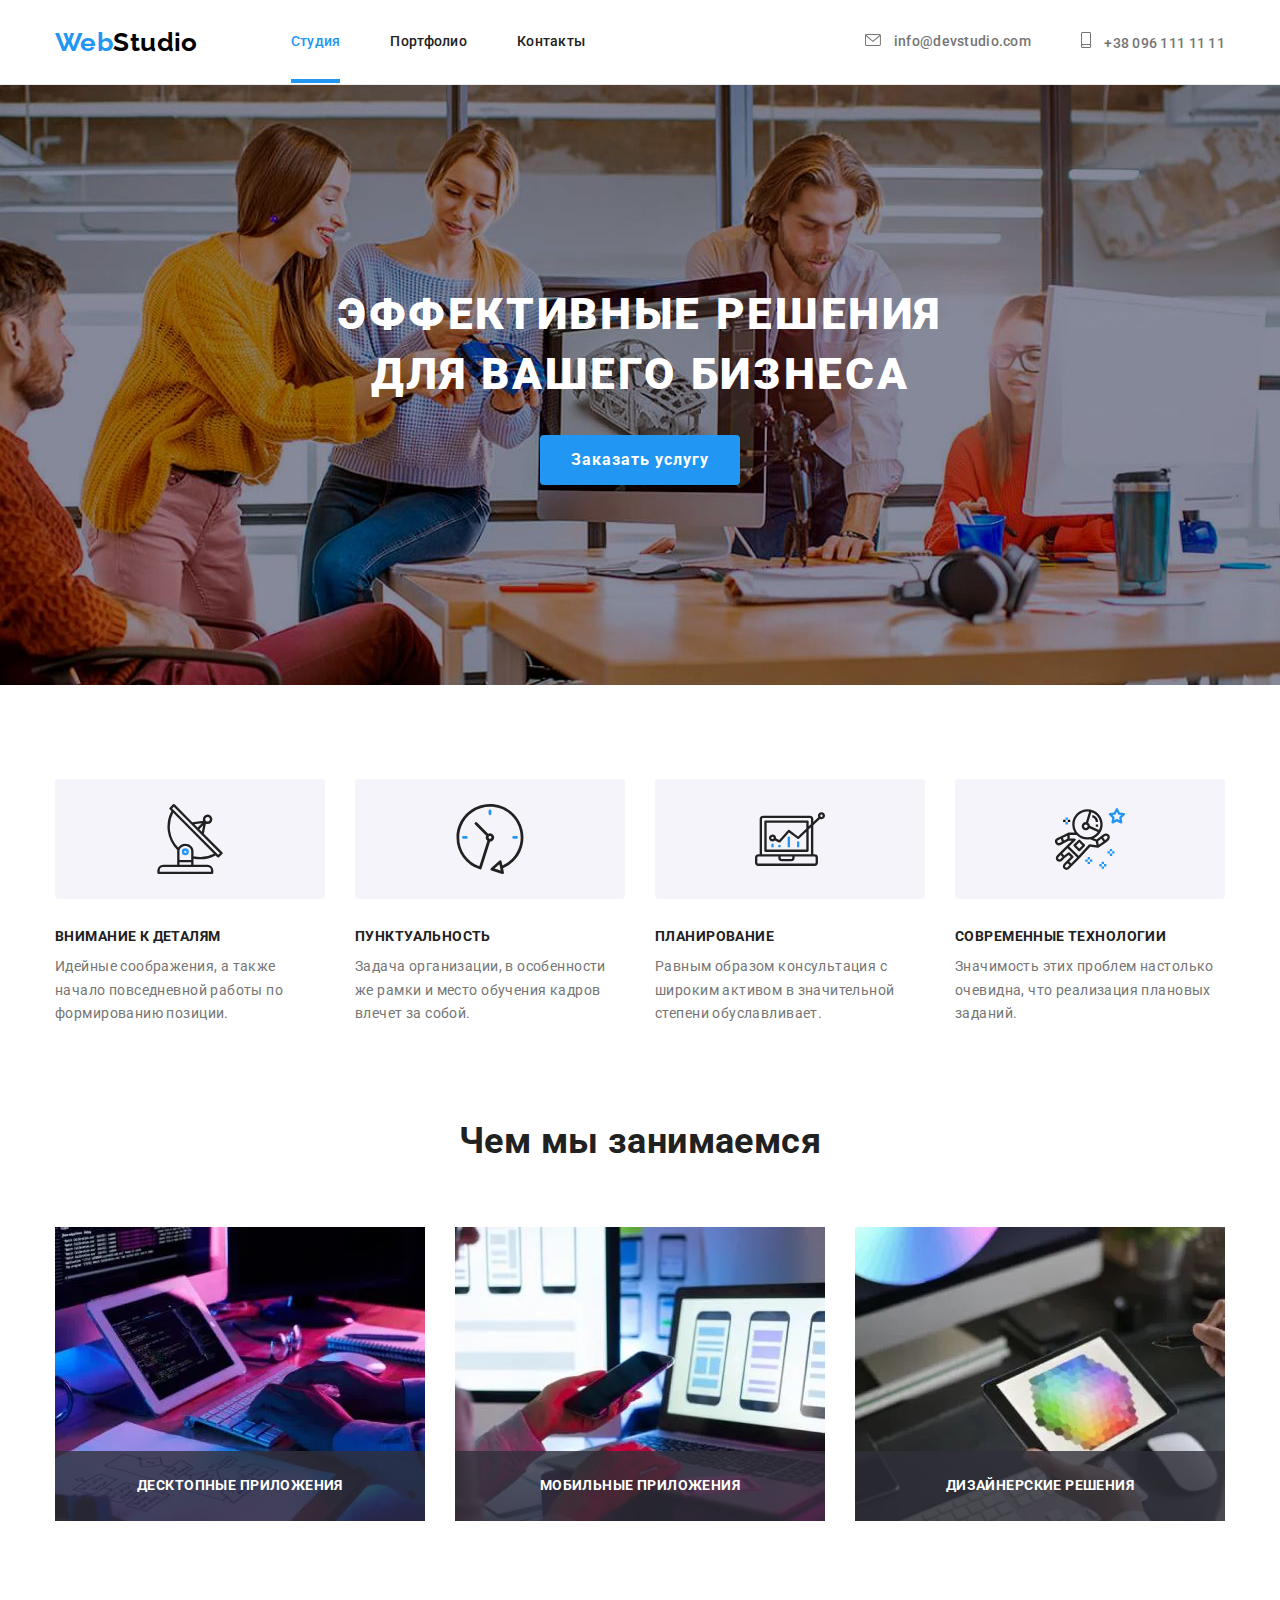
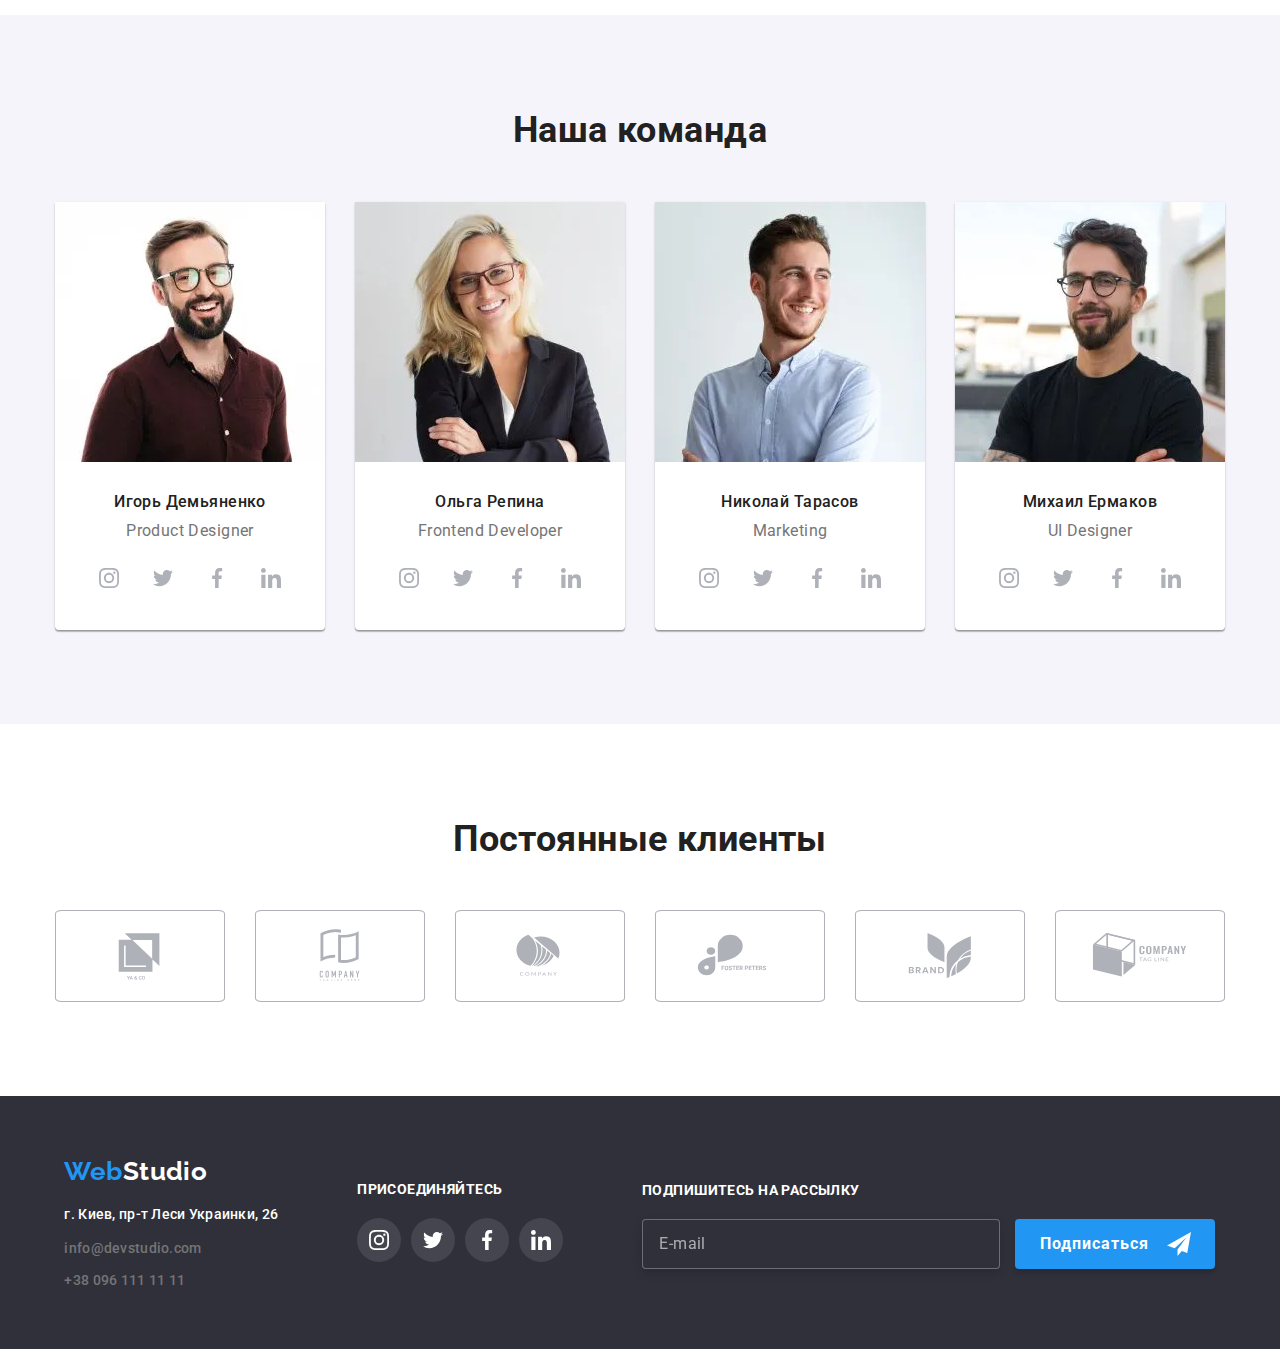
==== commit 04472669: "HW 8.3" ====
--- a/index.html
+++ b/index.html
@@ -18,7 +18,7 @@
     <link rel="stylesheet" href="./css/main.min.css" />
   </head>
 
-  <body>
+  <body data-body>
     <!-- header -->
     <header class="header">
       <div class="container header__container">
@@ -40,8 +40,63 @@
               <a class="link nav__link" href="#" data-modal-openn>Контакты</a>
             </li>
           </ul>
-          <!-- contact header -->
+
+          <!-- mobile burger -->
+          <button
+            type="button"
+            class="menu__burger"
+            aria-controls="menu__container"
+            aria-label="mobile burger"
+            aria-expanded="true"
+            data-menu-button
+          >
+            <svg class="menu__icon" width="40" height="40">
+              <use class="menu__icon-menu" href="./image/icons.svg#icon-menu"></use>
+              <use class="menu__icon-close" href="./image/icons.svg#icon-close"></use>
+            </svg>
+          </button>
+
+          <!-- Header mobile menu -->
+          <div class="menu__container" id="menu__container" data-menu>
+            <ul class="menu__window-nav list">
+              <li class="menu__window-nav-item">
+                <a class="link menu__window-nav-link" href="">Студия </a>
+              </li>
+              <li class="menu__window-nav-item">
+                <a class="link menu__window-nav-link" href="">Портфолио</a>
+              </li>
+              <li class="menu__window-nav-item">
+                <a class="link menu__window-nav-link" href="">Контакты</a>
+              </li>
+            </ul>
+
+            <ul class="menu__window-contacts list">
+              <li class="menu__window-contacts-item">
+                <a class="link accent" href=""> +38 096 111 11 11 </a>
+              </li>
+              <li class="menu__window-contacts-item">
+                <a class="link" href="">info@devstudio.com</a>
+              </li>
+            </ul>
+
+            <ul class="menu__window-socials list">
+              <li class="menu__window-socials-item">
+                <a class="menu__window-socials-link link" href=""> Instagram </a>
+              </li>
+              <li class="menu__window-socials-item">
+                <a class="menu__window-socials-link link" href="">Twitter</a>
+              </li>
+              <li class="menu__window-socials-item">
+                <a class="menu__window-socials-link link" href="">Facebook</a>
+              </li>
+              <li class="menu__window-socials-item">
+                <a class="menu__window-socials-link link" href="">LinkedIn</a>
+              </li>
+            </ul>
+          </div>
         </nav>
+
+        <!-- contact header -->
         <ul class="list contact header__contact header__contact--align">
           <li class="contact__item">
             <a
@@ -64,11 +119,6 @@
             >
           </li>
         </ul>
-        <button class="menu">
-          <svg class="menu__icon" width="24" height="16">
-            <use href="./image/icons.svg#icon-menu"></use>
-          </svg>
-        </button>
       </div>
     </header>
     <!-- main -->
@@ -142,15 +192,71 @@
           <h2 class="about__title">Чем мы занимаемся</h2>
           <ul class="list about__list card-set">
             <li class="about__item card-set-item">
-              <img src="./image/box.jpg" alt="создание кода" width="370" height="294" />
+              <picture>
+                <source
+                  media="(min-width: 1200px)"
+                  srcset="
+                    ./image/advantages/advantages_ls_01.webp    1x,
+                    ./image/advantages/advantages_ls_01@2x.webp 2x
+                  "
+                  type="image/webp"
+                />
+                <source
+                  media="(min-width: 1200px)"
+                  srcset="
+                    ./image/advantages/advantages_ls_01.jpg    1x,
+                    ./image/advantages/advantages_ls_01@2x.jpg 2x
+                  "
+                  type="image/jpg"
+                />
+                <img src="./image/box.jpg" alt="создание кода" width="370" height="294" />
+              </picture>
               <p class="about__text">Десктопные приложения</p>
             </li>
             <li class="about__item card-set-item">
-              <img src="./image/box2.jpg" alt="создание приложения" width="370" height="294" />
+              <picture>
+                <source
+                  media="(min-width: 1200px)"
+                  srcset="
+                    ./image/advantages/advantages_ls_02.webp    1x,
+                    ./image/advantages/advantages_ls_02@2x.webp 2x
+                  "
+                  type="image/webp"
+                />
+                <source
+                  media="(min-width: 1200px)"
+                  srcset="
+                    ./image/advantages/advantages_ls_02.jpg    1x,
+                    ./image/advantages/advantages_ls_02@2x.jpg 2x
+                  "
+                  type="image/jpg"
+                />
+                <img src="./image/box2.jpg" alt="создание приложения" width="370" height="294" />
+              </picture>
+
               <p class="about__text">Мобильные приложения</p>
             </li>
             <li class="about__item card-set-item">
-              <img src="./image/box3.jpg" alt="дизайн" width="370" height="294" />
+              <picture>
+                <source
+                  media="(min-width: 1200px)"
+                  srcset="
+                    ./image/advantages/advantages_ls_03.webp    1x,
+                    ./image/advantages/advantages_ls_03@2x.webp 2x
+                  "
+                  type="image/webp"
+                />
+                <source
+                  media="(min-width: 1200px)"
+                  srcset="
+                    ./image/advantages/advantages_ls_03.jpg    1x,
+                    ./image/advantages/advantages_ls_03@2x.jpg 2x
+                  "
+                  type="image/jpg"
+                />
+                <img src="./image/box3.jpg" alt="дизайн" width="370" height="294" />
+              </picture>
+
               <p class="about__text">Дизайнерские решения</p>
             </li>
           </ul>
@@ -163,12 +269,47 @@
           <h2 class="persons__title">Наша команда</h2>
           <ul class="list persons__list card-set">
             <li class="persons__list-item card-set-item">
-              <img
-                src="./image/img.jpg"
-                alt="фотография Игорь Демьяненко"
-                width="270"
-                height="260"
-              />
+              <picture>
+                <source
+                  media="(min-width: 1200px)"
+                  srcset="./image/about/about_ls_01.webp 1x, ./image/about/about_ls_01@2x.webp 2x"
+                  type="image/webp"
+                />
+                <source
+                  media="(min-width: 1200px)"
+                  srcset="./image/about/about_ls_01.jpg 1x, ./image/about/about_ls_01@2x.jpg 2x"
+                  type="image/jpg"
+                />
+
+                <source
+                  media="(min-width: 768px)"
+                  srcset="./image/about/about_ms_01.webp 1x, ./image/about/about_ms_01@2x.webp 2x"
+                  type="image/webp"
+                />
+                <source
+                  media="(min-width: 768px)"
+                  srcset="./image/about/about_ms_01.jpg 1x, ./image/about/about_ms_01@2x.jpg 2x"
+                  type="image/jpg"
+                />
+
+                <source
+                  media="(max-width: 767px)"
+                  srcset="./image/about/about_ss_01.webp 1x, ./image/about/about_ss_01@2x.webp 2x"
+                  type="image/webp"
+                />
+                <source
+                  media="(max-width: 767px)"
+                  srcset="./image/about/about_ss_01.jpg 1x, ./image/about/about_ss_01@2x.jpg 2x"
+                  type="image/jpg"
+                />
+                <img
+                  src="./image/img.jpg"
+                  alt="фотография Игорь Демьяненко"
+                  width="450"
+                  height="480"
+                />
+              </picture>
+
               <div class="persons__descrip">
                 <h3 class="persons__list-title">Игорь Демьяненко</h3>
                 <p class="persons__list-text" lang="en">Product Designer</p>
@@ -229,7 +370,46 @@
               </div>
             </li>
             <li class="persons__list-item card-set-item">
-              <img src="./image/img1.jpg" alt="фотография Ольга Репина" width="270" height="260" />
+              <picture>
+                <source
+                  media="(min-width: 1200px)"
+                  srcset="./image/about/about_ls_02.webp 1x, ./image/about/about_ls_02@2x.webp 2x"
+                  type="image/webp"
+                />
+                <source
+                  media="(min-width: 1200px)"
+                  srcset="./image/about/about_ls_02.jpg 1x, ./image/about/about_ls_02@2x.jpg 2x"
+                  type="image/jpg"
+                />
+
+                <source
+                  media="(min-width: 768px)"
+                  srcset="./image/about/about_ms_02.webp 1x, ./image/about/about_ms_02@2x.webp 2x"
+                  type="image/webp"
+                />
+                <source
+                  media="(min-width: 768px)"
+                  srcset="./image/about/about_ms_02.jpg 1x, ./image/about/about_ms_02@2x.jpg 2x"
+                  type="image/jpg"
+                />
+
+                <source
+                  media="(max-width: 767px)"
+                  srcset="./image/about/about_ss_02.webp 1x, ./image/about/about_ss_02@2x.webp 2x"
+                  type="image/webp"
+                />
+                <source
+                  media="(max-width: 767px)"
+                  srcset="./image/about/about_ss_02.jpg 1x, ./image/about/about_ss_02@2x.jpg 2x"
+                  type="image/jpg"
+                />
+                <img
+                  src="./image/img1.jpg"
+                  alt="фотография Игорь Демьяненко"
+                  width="450"
+                  height="480"
+                />
+              </picture>
               <div class="persons__descrip">
                 <h3 class="persons__list-title">Ольга Репина</h3>
                 <p class="persons__list-text" lang="en">Frontend Developer</p>
@@ -290,12 +470,47 @@
               </div>
             </li>
             <li class="persons__list-item card-set-item">
-              <img
-                src="./image/img2.jpg"
-                alt="фотография Николай Тарасов"
-                width="270"
-                height="260"
-              />
+              <picture>
+                <source
+                  media="(min-width: 1200px)"
+                  srcset="./image/about/about_ls_03.webp 1x, ./image/about/about_ls_03@2x.webp 2x"
+                  type="image/webp"
+                />
+                <source
+                  media="(min-width: 1200px)"
+                  srcset="./image/about/about_ls_03.jpg 1x, ./image/about/about_ls_03@2x.jpg 2x"
+                  type="image/jpg"
+                />
+
+                <source
+                  media="(min-width: 768px)"
+                  srcset="./image/about/about_ms_03.webp 1x, ./image/about/about_ms_03@2x.webp 2x"
+                  type="image/webp"
+                />
+                <source
+                  media="(min-width: 768px)"
+                  srcset="./image/about/about_ms_03.jpg 1x, ./image/about/about_ms_03@2x.jpg 2x"
+                  type="image/jpg"
+                />
+
+                <source
+                  media="(max-width: 767px)"
+                  srcset="./image/about/about_ss_03.webp 1x, ./image/about/about_ss_03@2x.webp 2x"
+                  type="image/webp"
+                />
+                <source
+                  media="(max-width: 767px)"
+                  srcset="./image/about/about_ss_03.jpg 1x, ./image/about/about_ss_03@2x.jpg 2x"
+                  type="image/jpg"
+                />
+                <img
+                  src="./image/img2.jpg"
+                  alt="фотография Игорь Демьяненко"
+                  width="450"
+                  height="480"
+                />
+              </picture>
+
               <div class="persons__descrip">
                 <h3 class="persons__list-title">Николай Тарасов</h3>
                 <p class="persons__list-text" lang="en">Marketing</p>
@@ -356,12 +571,47 @@
               </div>
             </li>
             <li class="persons__list-item card-set-item">
-              <img
-                src="./image/img3.jpg"
-                alt="фотография Михаил Ермаков"
-                width="270"
-                height="260"
-              />
+              <picture>
+                <source
+                  media="(min-width: 1200px)"
+                  srcset="./image/about/about_ls_04.webp 1x, ./image/about/about_ls_04@2x.webp 2x"
+                  type="image/webp"
+                />
+                <source
+                  media="(min-width: 1200px)"
+                  srcset="./image/about/about_ls_04.jpg 1x, ./image/about/about_ls_04@2x.jpg 2x"
+                  type="image/jpg"
+                />
+
+                <source
+                  media="(min-width: 768px)"
+                  srcset="./image/about/about_ms_04.webp 1x, ./image/about/about_ms_04@2x.webp 2x"
+                  type="image/webp"
+                />
+                <source
+                  media="(min-width: 768px)"
+                  srcset="./image/about/about_ms_04.jpg 1x, ./image/about/about_ms_04@2x.jpg 2x"
+                  type="image/jpg"
+                />
+
+                <source
+                  media="(max-width: 767px)"
+                  srcset="./image/about/about_ss_04.webp 1x, ./image/about/about_ss_04@2x.webp 2x"
+                  type="image/webp"
+                />
+                <source
+                  media="(max-width: 767px)"
+                  srcset="./image/about/about_ss_04.jpg 1x, ./image/about/about_ss_04@2x.jpg 2x"
+                  type="image/jpg"
+                />
+                <img
+                  src="./image/img3.jpg"
+                  alt="фотография Игорь Демьяненко"
+                  width="450"
+                  height="480"
+                />
+              </picture>
+
               <div class="persons__descrip">
                 <h3 class="persons__list-title">Михаил Ермаков</h3>
                 <p class="persons__list-text" lang="en">UI Designer</p>
@@ -648,5 +898,6 @@
     </div>
 
     <script src="./scripts/modal.js"></script>
+    <script src="./scripts/menu.js"></script>
   </body>
 </html>
--- a/css/main.min.css
+++ b/css/main.min.css
@@ -1 +1 @@
-:root{--color-title: #212121;--color-text: #757575;--color-accent: #2196F3;--color-bg-first: #ffffff;--color-bg-hero: #2F303A;--color-bg-second: #F5F4FA;--color-icon: #AFB1B8;--color-icon-accent: #2196F3;--items: 3;--indent: 30px}.visually-hidden{position:absolute;white-space:nowrap;width:1px;height:1px;overflow:hidden;border:0;padding:0;clip:rect(0 0 0 0);-webkit-clip-path:inset(50%);clip-path:inset(50%);margin:-1px}.portfolio,.clients,.persons,.about,.advantages{padding-top:60px;padding-bottom:60px}@media screen and (min-width: 1200px){.portfolio,.clients,.persons,.about,.advantages{padding-top:94px;padding-bottom:94px}}body{font-family:"Roboto",sans-serif;letter-spacing:.03em;color:var(--color-text);font-size:14px}h1,h2,h3,h4,h5,h6,a,ul,p{margin:0;padding:0}img{display:block;width:100%;height:auto}.link{text-decoration:none}.list{list-style:none}*{outline:1px solid red}.card-set{display:-webkit-box;display:-ms-flexbox;display:flex;-ms-flex-wrap:wrap;flex-wrap:wrap;margin:calc(-1*var(--indent)/2)}.card-set-item{-ms-flex-preferred-size:calc((100% - var(--indent)*var(--items))/var(--items));flex-basis:calc((100% - var(--indent)*var(--items))/var(--items));margin:calc(var(--indent)/2)}.btn{background-color:var(--color-accent);-webkit-box-shadow:0px 4px 4px rgba(0,0,0,.15);box-shadow:0px 4px 4px rgba(0,0,0,.15);border-radius:4px;border:none;font-weight:700;font-size:16px;line-height:1.88;letter-spacing:.06em;display:-webkit-inline-box;display:-ms-inline-flexbox;display:inline-flex;-webkit-box-pack:space-evenly;-ms-flex-pack:space-evenly;justify-content:space-evenly;-webkit-box-align:center;-ms-flex-align:center;align-items:center;color:var(--color-bg-first);width:200px;height:50px;-webkit-transition:background-color 250ms cubic-bezier(0.4, 0, 0.2, 1);transition:background-color 250ms cubic-bezier(0.4, 0, 0.2, 1)}.btn:hover,.btn:focus{background-color:#188ce8;cursor:pointer}.btn--margin-center{margin-left:auto;margin-right:auto}.btn--margin-left{margin-top:20px}@media screen and (min-width: 1200px){.btn--margin-left{margin-top:0;margin-left:12px}}.btn--margin-top{margin-top:30px}.container{text-align:center;padding-left:15px;padding-right:15px;margin-left:auto;margin-right:auto}@media screen and (min-width: 480px){.container{max-width:480px}}@media screen and (min-width: 768px){.container{max-width:768px}}@media screen and (min-width: 1200px){.container{max-width:1200px}}.logo{font-family:"Raleway",sans-serif;font-style:normal;font-weight:700;font-size:24px;line-height:1.17;color:var(--color-accent);-webkit-transition:opacity 250ms cubic-bezier(0.4, 0, 0.2, 1);transition:opacity 250ms cubic-bezier(0.4, 0, 0.2, 1)}@media screen and (min-width: 1200px){.logo{font-size:26px;line-height:1.19}}.logo:hover,.logo:focus{opacity:.7;cursor:pointer}.logo__studio--color{color:#000}.social{display:-webkit-box;display:-ms-flexbox;display:flex;-webkit-box-pack:center;-ms-flex-pack:center;justify-content:center;-webkit-box-align:center;-ms-flex-align:center;align-items:center}.social__item:not(:last-child){margin-right:10px}.social__link{display:-webkit-box;display:-ms-flexbox;display:flex;-webkit-box-pack:center;-ms-flex-pack:center;justify-content:center;-webkit-box-align:center;-ms-flex-align:center;align-items:center;width:44px;height:44px;border-radius:50%;-webkit-transition:background-color 250ms cubic-bezier(0.4, 0, 0.2, 1),color 250ms cubic-bezier(0.4, 0, 0.2, 1),fill 250ms cubic-bezier(0.4, 0, 0.2, 1);transition:background-color 250ms cubic-bezier(0.4, 0, 0.2, 1),color 250ms cubic-bezier(0.4, 0, 0.2, 1),fill 250ms cubic-bezier(0.4, 0, 0.2, 1)}.social__link--color{background-color:var(--color-bg-first);fill:#afb1b8}.social__link:hover,.social__link:focus{background-color:var(--color-accent);color:#fff}.social__link:hover .social__icon,.social__link:focus .social__icon{fill:var(--color-bg-first)}.social__link-footer--color{background-color:rgba(255,255,255,.1);fill:var(--color-bg-first)}.contact{margin-left:auto;font-style:normal;display:-webkit-box;display:-ms-flexbox;display:flex}@media screen and (min-width: 768px){.contact{display:-webkit-box;display:-ms-flexbox;display:flex}}@media screen and (min-width: 768px)and (max-width: 1199px){.contact{-webkit-box-orient:vertical;-webkit-box-direction:normal;-ms-flex-direction:column;flex-direction:column;-webkit-box-pack:center;-ms-flex-pack:center;justify-content:center}}.contact__item{font-weight:500;line-height:1.14;letter-spacing:.02em}.contact__link{display:block;color:var(--color-text);-webkit-transition:color 250ms cubic-bezier(0.4, 0, 0.2, 1);transition:color 250ms cubic-bezier(0.4, 0, 0.2, 1)}.contact__link:hover,.contact__link:focus{color:var(--color-accent);cursor:pointer}.contact__link--margin{margin-top:18px}@media screen and (min-width: 1200px){.contact__mail{margin-right:50px}}.contact__icon{margin-right:10px;fill:currentColor}.contact__addres{color:var(--color-bg-first)}.form{display:-webkit-box;display:-ms-flexbox;display:flex;-webkit-box-orient:vertical;-webkit-box-direction:normal;-ms-flex-direction:column;flex-direction:column}.form__titel{font-weight:700;font-size:20px;line-height:1.5;letter-spacing:.03em;text-align:center;color:var(--color-title)}@media screen and (min-width: 1200px){.form__titel{line-height:1.15}}.form__label{position:relative;display:block;margin-top:10px;-webkit-transition:border-color 250ms cubic-bezier(0.4, 0, 0.2, 1),fill 250ms cubic-bezier(0.4, 0, 0.2, 1);transition:border-color 250ms cubic-bezier(0.4, 0, 0.2, 1),fill 250ms cubic-bezier(0.4, 0, 0.2, 1)}.form__text{display:block;font-size:12px;line-height:1.17;letter-spacing:.01em}.form__input{width:100%;height:40px;padding-left:42px;margin-top:4px;border:1px solid rgba(33,33,33,.2);border-radius:4px}.form__input:focus,.form__input:hover{border-color:var(--color-accent);outline:var(--color-accent);cursor:pointer}.form__icon{position:absolute;bottom:14px;left:15px}.form__input:focus+.form__icon,.form__input:hover+.form__icon{fill:var(--color-accent)}.form__textarea{width:100%;resize:none;padding:12px 16px;margin-top:4px;border:1px solid rgba(33,33,33,.2);border-radius:4px;-webkit-transition:border-color 250ms cubic-bezier(0.4, 0, 0.2, 1);transition:border-color 250ms cubic-bezier(0.4, 0, 0.2, 1)}.form__textarea:hover,.form__textarea:focus{border-color:var(--color-accent);outline:var(--color-accent);cursor:pointer}.form__textarea::-webkit-input-placeholder{font-size:12px;line-height:1.17;letter-spacing:.01em;color:rgba(117,117,117,.5)}.form__textarea::-moz-placeholder{font-size:12px;line-height:1.17;letter-spacing:.01em;color:rgba(117,117,117,.5)}.form__textarea:-ms-input-placeholder{font-size:12px;line-height:1.17;letter-spacing:.01em;color:rgba(117,117,117,.5)}.form__textarea::-ms-input-placeholder{font-size:12px;line-height:1.17;letter-spacing:.01em;color:rgba(117,117,117,.5)}.form__textarea::placeholder{font-size:12px;line-height:1.17;letter-spacing:.01em;color:rgba(117,117,117,.5)}.checkbox{gap:5px;margin-top:20px;text-align:center}.checkbox__chek{font-size:12px;line-height:1.17;-webkit-user-select:none;-moz-user-select:none;-ms-user-select:none;user-select:none}@media screen and (min-width: 1200px){.checkbox__chek{font-size:14px;line-height:1.71}}.checkbox__gdpr{color:var(--color-accent)}.checkbox__custom{width:16px;height:15px;display:-webkit-inline-box;display:-ms-inline-flexbox;display:inline-flex;-webkit-box-pack:center;-ms-flex-pack:center;justify-content:center;-webkit-box-align:center;-ms-flex-align:center;align-items:center;background-color:var(--color-bg-first);border:var(--color-title) solid 2px;border-radius:2px;-webkit-transition:background-color 250ms cubic-bezier(0.4, 0, 0.2, 1),border-color 250ms cubic-bezier(0.4, 0, 0.2, 1);transition:background-color 250ms cubic-bezier(0.4, 0, 0.2, 1),border-color 250ms cubic-bezier(0.4, 0, 0.2, 1)}.checkbox__custom:hover,.checkbox__custom:focus{border-color:var(--color-accent)}.checkbox__input:focus+.checkbox__custom{border-color:var(--color-accent)}.checkbox__input:checked+.checkbox__custom{background-color:var(--color-accent);border-color:var(--color-accent)}.overlay{position:relative;overflow:hidden}.overlay__card{position:absolute;top:0;left:0;font-size:18px;line-height:1.56;letter-spacing:.03em;display:-webkit-box;display:-ms-flexbox;display:flex;-webkit-box-pack:center;-ms-flex-pack:center;justify-content:center;-webkit-box-align:center;-ms-flex-align:center;align-items:center;width:100%;height:100%;padding:63px 24px;background-color:rgba(33,150,243,.9);color:#fff;-webkit-transition:-webkit-transform 250ms cubic-bezier(0.4, 0, 0.2, 1),-webkit-box-shadow 250ms cubic-bezier(0.4, 0, 0.2, 1);transition:-webkit-transform 250ms cubic-bezier(0.4, 0, 0.2, 1),-webkit-box-shadow 250ms cubic-bezier(0.4, 0, 0.2, 1);transition:transform 250ms cubic-bezier(0.4, 0, 0.2, 1),box-shadow 250ms cubic-bezier(0.4, 0, 0.2, 1);transition:transform 250ms cubic-bezier(0.4, 0, 0.2, 1),box-shadow 250ms cubic-bezier(0.4, 0, 0.2, 1),-webkit-transform 250ms cubic-bezier(0.4, 0, 0.2, 1),-webkit-box-shadow 250ms cubic-bezier(0.4, 0, 0.2, 1);-webkit-transform:translateY(100%);transform:translateY(100%)}.menu{border:none;width:40px;height:40px;background-color:rgba(0,0,0,0);display:-webkit-box;display:-ms-flexbox;display:flex;-webkit-box-pack:center;-ms-flex-pack:center;justify-content:center;-webkit-box-align:center;-ms-flex-align:center;align-items:center;margin-left:auto}@media screen and (min-width: 758px){.menu{display:none}}.header{border-bottom:1px solid #ececec}.header__container{display:-webkit-box;display:-ms-flexbox;display:flex;-webkit-box-align:center;-ms-flex-align:center;align-items:center}.header__logo{padding:16px 0}@media screen and (min-width: 758px){.header__logo{padding:25px 0}}@media screen and (max-width: 768px){.header__contact{display:none}}@media screen and (min-width: 768px)and (max-width: 1199px){.header__contact{-webkit-box-orient:vertical;-webkit-box-direction:normal;-ms-flex-direction:column;flex-direction:column;-webkit-box-pack:center;-ms-flex-pack:center;justify-content:center;-webkit-box-align:start;-ms-flex-align:start;align-items:flex-start;gap:10px}}@media screen and (min-width: 1200px){.header__contact--align{-webkit-box-align:center;-ms-flex-align:center;align-items:center}}@media screen and (min-width: 1200px){.header__contact--padding{padding:32px 0}}.nav{display:none}@media screen and (min-width: 768px){.nav{display:-webkit-box;display:-ms-flexbox;display:flex}}.nav__list{display:-webkit-box;display:-ms-flexbox;display:flex;-webkit-box-align:center;-ms-flex-align:center;align-items:center;margin-left:93px}.nav__item{position:relative}.nav__item:not(:last-child){margin-right:50px}.nav__link{font-weight:500;line-height:1.14;letter-spacing:.02em;color:var(--color-title);display:block;padding:32px 0;-webkit-transition:color 250ms cubic-bezier(0.4, 0, 0.2, 1);transition:color 250ms cubic-bezier(0.4, 0, 0.2, 1)}.nav .current.nav__link,.nav__link:hover,.nav__link:focus{color:var(--color-accent);cursor:pointer}.nav .current.nav__link::after{content:"";position:absolute;bottom:0;left:0;-webkit-transform:translateY(9px);transform:translateY(9px);height:4px;width:100%;background-color:var(--color-accent)}.hero{padding:118px 0;background-color:var(--color-bg-hero);background-image:-webkit-gradient(linear, left top, left bottom, from(rgba(47, 48, 58, 0.4)), to(rgba(47, 48, 58, 0.4))),url(../image/bchero.jpg);background-image:linear-gradient(rgba(47, 48, 58, 0.4), rgba(47, 48, 58, 0.4)),url(../image/bchero.jpg);background-position:center;background-repeat:no-repeat;background-size:cover;color:var(--color-bg-first)}@media screen and (min-width: 1200px){.hero{padding:200px 0}}.hero__title{font-weight:900;font-size:26px;line-height:1.62;letter-spacing:.06em;text-transform:uppercase}@media screen and (min-width: 1200px){.hero__title{font-size:44px;line-height:1.36}}.advantages{padding-bottom:0}.advantages__list{display:-webkit-box;display:-ms-flexbox;display:flex;-ms-flex-wrap:wrap;flex-wrap:wrap;gap:30px}.advantages__item{text-align:left}@media screen and (min-width: 480px){.advantages__item{width:450px}}@media screen and (min-width: 768px){.advantages__item{width:354px}}@media screen and (min-width: 1200px){.advantages__item{width:270px}}.advantages__item-title{font-weight:700;font-size:14px;line-height:1.14;text-transform:uppercase;color:var(--color-title)}.advantages__item-text{line-height:1.71;margin-top:10px}.advantages__item-icon{width:100%;height:120px;background:#f5f4fa;border-radius:4px;display:-webkit-box;display:-ms-flexbox;display:flex;-webkit-box-pack:center;-ms-flex-pack:center;justify-content:center;-webkit-box-align:center;-ms-flex-align:center;align-items:center;margin-bottom:30px}@media(max-width: 1199px){.about{display:none}}.about__list{margin-top:50px;-ms-flex-wrap:wrap;flex-wrap:wrap}.about__title{font-weight:700;font-size:36px;line-height:1.17;text-align:center;color:var(--color-title);margin-bottom:50px}.about__item{position:relative}.about__text{position:absolute;bottom:0;left:0;width:100%;min-height:70px;display:-webkit-box;display:-ms-flexbox;display:flex;-webkit-box-pack:center;-ms-flex-pack:center;justify-content:center;-webkit-box-align:center;-ms-flex-align:center;align-items:center;background-color:rgba(47,48,58,.8);font-weight:700;line-height:1.14;text-transform:uppercase;color:#fff}.persons{background-color:var(--color-bg-second);line-height:1.19}@media screen and (min-width: 480px){.persons{--items: 1}}@media screen and (min-width: 768px){.persons{--items: 2}}@media screen and (min-width: 1200px){.persons{--items: 4}}.persons__title{font-weight:700;font-size:28px;line-height:1.17;text-align:center;color:var(--color-title);margin-bottom:50px}@media screen and (min-width: 1200px){.persons__title{font-size:36px}}.persons__list{-webkit-box-pack:center;-ms-flex-pack:center;justify-content:center}.persons__list-item{background-color:var(--color-bg-first);-webkit-box-shadow:0px 1px 3px rgba(0,0,0,.12),0px 1px 1px rgba(0,0,0,.14),0px 2px 1px rgba(0,0,0,.2);box-shadow:0px 1px 3px rgba(0,0,0,.12),0px 1px 1px rgba(0,0,0,.14),0px 2px 1px rgba(0,0,0,.2);border-radius:0px 0px 4px 4px}@media screen and (max-width: 767px){.persons__list-item{width:auto}}.persons__list-title{font-weight:500;font-size:16px;color:var(--color-title);text-align:center}.persons__list-text{font-size:16px;padding-top:10px;margin-bottom:16px}.persons__descrip{padding:30px 0;margin-left:auto;margin-right:auto}.clients__title{font-weight:700;font-size:28px;line-height:1.17;text-align:center;color:var(--color-title);margin-bottom:50px}@media screen and (min-width: 1200px){.clients__title{font-size:36px;line-height:1.17}}.clients__list{display:-webkit-box;display:-ms-flexbox;display:flex;-ms-flex-wrap:wrap;flex-wrap:wrap;gap:30px;-webkit-box-pack:center;-ms-flex-pack:center;justify-content:center}@media screen and (min-width: 480px){.clients__list{--items: 2}}@media screen and (min-width: 768px){.clients__list{--items: 3}}@media screen and (min-width: 1200px){.clients__list{--items: 6}}.clients__list-item{border:var(--color-icon) solid 1px;border-radius:4%;min-width:130px;height:92px;display:-webkit-box;display:-ms-flexbox;display:flex;-webkit-box-pack:center;-ms-flex-pack:center;justify-content:center;-webkit-box-align:center;-ms-flex-align:center;align-items:center;-webkit-transition:color 250ms cubic-bezier(0.4, 0, 0.2, 1),border-color 250ms cubic-bezier(0.4, 0, 0.2, 1),fill 250ms cubic-bezier(0.4, 0, 0.2, 1);transition:color 250ms cubic-bezier(0.4, 0, 0.2, 1),border-color 250ms cubic-bezier(0.4, 0, 0.2, 1),fill 250ms cubic-bezier(0.4, 0, 0.2, 1)}@media screen and (min-width: 480px){.clients__list-item{width:210px}}@media screen and (min-width: 768px){.clients__list-item{width:226px}}@media screen and (min-width: 1200px){.clients__list-item{width:170px}}.clients__list-item:hover,.clients__list-item:focus{border-color:var(--color-icon-accent);color:var(--color-icon-accent)}.clients__list-item:hover .clients__icon,.clients__list-item:focus .clients__icon{fill:var(--color-icon-accent)}.clients__list-link{width:100%;height:100%;display:-webkit-box;display:-ms-flexbox;display:flex;-webkit-box-pack:center;-ms-flex-pack:center;justify-content:center;-webkit-box-align:center;-ms-flex-align:center;align-items:center}.clients__icon{fill:var(--color-icon)}.footer{background-color:var(--color-bg-hero);padding:60px 0}.footer__contact{margin-top:20px;-webkit-box-orient:vertical;-webkit-box-direction:normal;-ms-flex-direction:column;flex-direction:column}.footer__contact--margin{margin-top:18px}.footer__title{color:var(--color-bg-first);text-align:center;font-size:14px;line-height:1.14;text-transform:uppercase;margin-bottom:20px}@media(min-width: 1200px){.footer__title{text-align:left}}.footer__contacts{display:-webkit-box;display:-ms-flexbox;display:flex;-webkit-box-pack:justify;-ms-flex-pack:justify;justify-content:space-between;-webkit-box-align:center;-ms-flex-align:center;align-items:center;text-align:left;-ms-flex-wrap:wrap;flex-wrap:wrap;gap:60px;-ms-flex-pack:distribute;justify-content:space-around}.footer__subscribe{margin-top:8px}@media(max-width: 1200px){.footer__address{text-align:center}}.logo__footer--color{color:var(--color-bg-first)}.subscribe{text-align:center}.subscribe__input{border:1px solid rgba(255,255,255,.3);-webkit-filter:drop-shadow(0px 4px 4px rgba(0, 0, 0, 0.15));filter:drop-shadow(0px 4px 4px rgba(0, 0, 0, 0.15));border-radius:4px;width:100%;height:50px;padding-left:16px;background-color:var(--color-bg-hero);color:var(--color-bg-first);font-size:16px;line-height:1.25;letter-spacing:.03em;-webkit-transition:border 250ms cubic-bezier(0.4, 0, 0.2, 1);transition:border 250ms cubic-bezier(0.4, 0, 0.2, 1)}@media(min-width: 1200px){.subscribe__input{width:358px}}.subscribe__input::-webkit-input-placeholder{font-size:16px;line-height:1.25;letter-spacing:.03em;color:rgba(255,255,255,.6)}.subscribe__input::-moz-placeholder{font-size:16px;line-height:1.25;letter-spacing:.03em;color:rgba(255,255,255,.6)}.subscribe__input:-ms-input-placeholder{font-size:16px;line-height:1.25;letter-spacing:.03em;color:rgba(255,255,255,.6)}.subscribe__input::-ms-input-placeholder{font-size:16px;line-height:1.25;letter-spacing:.03em;color:rgba(255,255,255,.6)}.subscribe__input::placeholder{font-size:16px;line-height:1.25;letter-spacing:.03em;color:rgba(255,255,255,.6)}.subscribe__input:focus,.subscribe__input:hover{border-color:var(--color-accent);outline:rgba(0,0,0,0)}.subscribe__icon{fill:currentColor}.portfolio{padding:95px 0}.portfolio__filter{width:611px;display:-webkit-box;display:-ms-flexbox;display:flex;-webkit-box-pack:justify;-ms-flex-pack:justify;justify-content:space-between;-webkit-box-align:center;-ms-flex-align:center;align-items:center;margin-left:auto;margin-right:auto;margin-bottom:50px}.portfolio__button{color:var(--color-title);background-color:var(--color-bg-second);border-radius:4px;padding:6px 22px;font-weight:500;font-size:16px;line-height:1.62;border:none;-webkit-transition:background-color 250ms cubic-bezier(0.4, 0, 0.2, 1),color 250ms cubic-bezier(0.4, 0, 0.2, 1),-webkit-box-shadow 250ms cubic-bezier(0.4, 0, 0.2, 1);transition:background-color 250ms cubic-bezier(0.4, 0, 0.2, 1),color 250ms cubic-bezier(0.4, 0, 0.2, 1),-webkit-box-shadow 250ms cubic-bezier(0.4, 0, 0.2, 1);transition:background-color 250ms cubic-bezier(0.4, 0, 0.2, 1),color 250ms cubic-bezier(0.4, 0, 0.2, 1),box-shadow 250ms cubic-bezier(0.4, 0, 0.2, 1);transition:background-color 250ms cubic-bezier(0.4, 0, 0.2, 1),color 250ms cubic-bezier(0.4, 0, 0.2, 1),box-shadow 250ms cubic-bezier(0.4, 0, 0.2, 1),-webkit-box-shadow 250ms cubic-bezier(0.4, 0, 0.2, 1)}.portfolio .current.portfolio__button,.portfolio__button:hover,.portfolio__button:focus{background-color:var(--color-accent);color:var(--color-bg-first);-webkit-box-shadow:0px 3px 1px rgba(0,0,0,.1),0px 1px 2px rgba(0,0,0,.08),0px 2px 2px rgba(0,0,0,.12);box-shadow:0px 3px 1px rgba(0,0,0,.1),0px 1px 2px rgba(0,0,0,.08),0px 2px 2px rgba(0,0,0,.12);cursor:pointer}.portfolio__description{border-left:1px solid #eee;border-right:1px solid #eee;border-bottom:1px solid #eee;text-align:left;padding:20px 24px}.portfolio__description-title{font-weight:700;font-size:18px;line-height:2;letter-spacing:.06em;color:var(--color-title)}.portfolio__description-text{font-size:16px;line-height:1.88;color:var(--color-text)}.portfolio__item:hover .overlay__card,.portfolio__item:focus .overlay__card{-webkit-transform:translateY(0%);transform:translateY(0%)}.portfolio__item:hover,.portfolio__item:focus{-webkit-box-shadow:0px 1px 1px rgba(0,0,0,.12),0px 4px 4px rgba(0,0,0,.06),1px 4px 6px rgba(0,0,0,.16);box-shadow:0px 1px 1px rgba(0,0,0,.12),0px 4px 4px rgba(0,0,0,.06),1px 4px 6px rgba(0,0,0,.16)}.backdrop{position:fixed;top:0;left:0;width:100%;height:100%;background-color:rgba(0,0,0,.2);opacity:1;visibility:visible;pointer-events:initial;-webkit-transition:opacity 250ms cubic-bezier(0.4, 0, 0.2, 1),visibility 250ms cubic-bezier(0.4, 0, 0.2, 1);transition:opacity 250ms cubic-bezier(0.4, 0, 0.2, 1),visibility 250ms cubic-bezier(0.4, 0, 0.2, 1)}.modal{position:absolute;top:50%;left:50%;-webkit-transform:translate(-50%, -50%);transform:translate(-50%, -50%);background:var(--color-bg-first);-webkit-box-shadow:0px 1px 3px rgba(0,0,0,.12),0px 1px 1px rgba(0,0,0,.14),0px 2px 1px rgba(0,0,0,.2);box-shadow:0px 1px 3px rgba(0,0,0,.12),0px 1px 1px rgba(0,0,0,.14),0px 2px 1px rgba(0,0,0,.2);border-radius:4px;padding:40px}@media(min-width: 480px){.modal{width:450px;height:609px}}@media(min-width: 1200px){.modal{width:528px;height:581px}}.modal__button-close{position:absolute;top:8px;right:8px;border:none;width:30px;height:30px;border-radius:50%;background:#fff;border:1px solid rgba(0,0,0,.1);display:-webkit-box;display:-ms-flexbox;display:flex;-webkit-box-pack:center;-ms-flex-pack:center;justify-content:center;-webkit-box-align:center;-ms-flex-align:center;align-items:center;-webkit-transition:fill 250ms cubic-bezier(0.4, 0, 0.2, 1);transition:fill 250ms cubic-bezier(0.4, 0, 0.2, 1)}.modal__button-close:hover,.modal__button-close:focus{fill:var(--color-accent);cursor:pointer}.is-hidden{opacity:0;visibility:hidden;pointer-events:none}/*# sourceMappingURL=main.min.css.map */+:root{--color-title: #212121;--color-text: #757575;--color-accent: #2196F3;--color-bg-first: #ffffff;--color-bg-hero: #2F303A;--color-bg-second: #F5F4FA;--color-icon: #AFB1B8;--color-icon-accent: #2196F3;--items: 3;--indent: 30px}.visually-hidden{position:absolute;white-space:nowrap;width:1px;height:1px;overflow:hidden;border:0;padding:0;clip:rect(0 0 0 0);-webkit-clip-path:inset(50%);clip-path:inset(50%);margin:-1px}.portfolio,.clients,.persons,.about,.advantages{padding-top:60px;padding-bottom:60px}@media screen and (min-width: 1200px){.portfolio,.clients,.persons,.about,.advantages{padding-top:94px;padding-bottom:94px}}body{font-family:"Roboto",sans-serif;letter-spacing:.03em;color:var(--color-text);font-size:14px}h1,h2,h3,h4,h5,h6,a,ul,p{margin:0;padding:0}img{display:block;max-width:100%;height:auto}.link{text-decoration:none}.list{list-style:none}.no-scroll{overflow:hidden}.card-set{display:-webkit-box;display:-ms-flexbox;display:flex;-ms-flex-wrap:wrap;flex-wrap:wrap;margin:calc(-1*var(--indent)/2)}.card-set-item{-ms-flex-preferred-size:calc((100% - (var(--indent))*var(--items))/var(--items));flex-basis:calc((100% - (var(--indent))*var(--items))/var(--items));margin:calc(var(--indent)/2)}.btn{background-color:var(--color-accent);-webkit-box-shadow:0px 4px 4px rgba(0,0,0,.15);box-shadow:0px 4px 4px rgba(0,0,0,.15);border-radius:4px;border:none;font-weight:700;font-size:16px;line-height:1.88;letter-spacing:.06em;display:-webkit-inline-box;display:-ms-inline-flexbox;display:inline-flex;-webkit-box-pack:space-evenly;-ms-flex-pack:space-evenly;justify-content:space-evenly;-webkit-box-align:center;-ms-flex-align:center;align-items:center;color:var(--color-bg-first);width:200px;height:50px;-webkit-transition:background-color 250ms cubic-bezier(0.4, 0, 0.2, 1);transition:background-color 250ms cubic-bezier(0.4, 0, 0.2, 1)}.btn:hover,.btn:focus{background-color:#188ce8;cursor:pointer}.btn--margin-center{margin-left:auto;margin-right:auto}.btn--margin-left{margin-top:20px}@media screen and (min-width: 1200px){.btn--margin-left{margin-top:0;margin-left:12px}}.btn--margin-top{margin-top:30px}.container{text-align:center;padding-left:15px;padding-right:15px;margin-left:auto;margin-right:auto}@media screen and (min-width: 480px){.container{max-width:480px}}@media screen and (min-width: 768px){.container{max-width:768px}}@media screen and (min-width: 1200px){.container{max-width:1200px}}.logo{font-family:"Raleway",sans-serif;font-style:normal;font-weight:700;font-size:24px;line-height:1.17;color:var(--color-accent);-webkit-transition:opacity 250ms cubic-bezier(0.4, 0, 0.2, 1);transition:opacity 250ms cubic-bezier(0.4, 0, 0.2, 1)}@media screen and (min-width: 1200px){.logo{font-size:26px;line-height:1.19}}.logo:hover,.logo:focus{opacity:.7;cursor:pointer}.logo__studio--color{color:#000}.social{display:-webkit-box;display:-ms-flexbox;display:flex;-webkit-box-pack:center;-ms-flex-pack:center;justify-content:center;-webkit-box-align:center;-ms-flex-align:center;align-items:center}.social__item:not(:last-child){margin-right:10px}.social__link{display:-webkit-box;display:-ms-flexbox;display:flex;-webkit-box-pack:center;-ms-flex-pack:center;justify-content:center;-webkit-box-align:center;-ms-flex-align:center;align-items:center;width:44px;height:44px;border-radius:50%;-webkit-transition:background-color 250ms cubic-bezier(0.4, 0, 0.2, 1),color 250ms cubic-bezier(0.4, 0, 0.2, 1),fill 250ms cubic-bezier(0.4, 0, 0.2, 1);transition:background-color 250ms cubic-bezier(0.4, 0, 0.2, 1),color 250ms cubic-bezier(0.4, 0, 0.2, 1),fill 250ms cubic-bezier(0.4, 0, 0.2, 1)}.social__link--color{background-color:var(--color-bg-first);fill:#afb1b8}.social__link:hover,.social__link:focus{background-color:var(--color-accent);color:#fff}.social__link:hover .social__icon,.social__link:focus .social__icon{fill:var(--color-bg-first)}.social__link-footer--color{background-color:rgba(255,255,255,.1);fill:var(--color-bg-first)}.contact{margin-left:auto;font-style:normal;display:-webkit-box;display:-ms-flexbox;display:flex}@media screen and (min-width: 768px){.contact{display:-webkit-box;display:-ms-flexbox;display:flex}}@media screen and (min-width: 768px)and (max-width: 1199px){.contact{-webkit-box-orient:vertical;-webkit-box-direction:normal;-ms-flex-direction:column;flex-direction:column;-webkit-box-pack:center;-ms-flex-pack:center;justify-content:center}}.contact__item{font-weight:500;line-height:1.14;letter-spacing:.02em}.contact__link{display:block;color:var(--color-text);-webkit-transition:color 250ms cubic-bezier(0.4, 0, 0.2, 1);transition:color 250ms cubic-bezier(0.4, 0, 0.2, 1)}.contact__link:hover,.contact__link:focus{color:var(--color-accent);cursor:pointer}.contact__link--margin{margin-top:18px}@media screen and (min-width: 1200px){.contact__mail{margin-right:50px}}.contact__icon{margin-right:10px;fill:currentColor}.contact__addres{color:var(--color-bg-first)}.form{display:-webkit-box;display:-ms-flexbox;display:flex;-webkit-box-orient:vertical;-webkit-box-direction:normal;-ms-flex-direction:column;flex-direction:column}.form__titel{font-weight:700;font-size:20px;line-height:1.5;letter-spacing:.03em;text-align:center;color:var(--color-title)}@media screen and (min-width: 1200px){.form__titel{line-height:1.15}}.form__label{position:relative;display:block;margin-top:10px;-webkit-transition:border-color 250ms cubic-bezier(0.4, 0, 0.2, 1),fill 250ms cubic-bezier(0.4, 0, 0.2, 1);transition:border-color 250ms cubic-bezier(0.4, 0, 0.2, 1),fill 250ms cubic-bezier(0.4, 0, 0.2, 1)}.form__text{display:block;font-size:12px;line-height:1.17;letter-spacing:.01em}.form__input{width:100%;height:40px;padding-left:42px;margin-top:4px;border:1px solid rgba(33,33,33,.2);border-radius:4px}.form__input:focus,.form__input:hover{border-color:var(--color-accent);outline:var(--color-accent);cursor:pointer}.form__icon{position:absolute;bottom:14px;left:15px}.form__input:focus+.form__icon,.form__input:hover+.form__icon{fill:var(--color-accent)}.form__textarea{width:100%;resize:none;padding:12px 16px;margin-top:4px;border:1px solid rgba(33,33,33,.2);border-radius:4px;-webkit-transition:border-color 250ms cubic-bezier(0.4, 0, 0.2, 1);transition:border-color 250ms cubic-bezier(0.4, 0, 0.2, 1)}.form__textarea:hover,.form__textarea:focus{border-color:var(--color-accent);outline:var(--color-accent);cursor:pointer}.form__textarea::-webkit-input-placeholder{font-size:12px;line-height:1.17;letter-spacing:.01em;color:rgba(117,117,117,.5)}.form__textarea::-moz-placeholder{font-size:12px;line-height:1.17;letter-spacing:.01em;color:rgba(117,117,117,.5)}.form__textarea:-ms-input-placeholder{font-size:12px;line-height:1.17;letter-spacing:.01em;color:rgba(117,117,117,.5)}.form__textarea::-ms-input-placeholder{font-size:12px;line-height:1.17;letter-spacing:.01em;color:rgba(117,117,117,.5)}.form__textarea::placeholder{font-size:12px;line-height:1.17;letter-spacing:.01em;color:rgba(117,117,117,.5)}.checkbox{gap:5px;margin-top:20px;text-align:center}.checkbox__chek{font-size:12px;line-height:1.17;-webkit-user-select:none;-moz-user-select:none;-ms-user-select:none;user-select:none}@media screen and (min-width: 1200px){.checkbox__chek{font-size:14px;line-height:1.71}}.checkbox__gdpr{color:var(--color-accent)}.checkbox__custom{width:16px;height:15px;display:-webkit-inline-box;display:-ms-inline-flexbox;display:inline-flex;-webkit-box-pack:center;-ms-flex-pack:center;justify-content:center;-webkit-box-align:center;-ms-flex-align:center;align-items:center;background-color:var(--color-bg-first);border:var(--color-title) solid 2px;border-radius:2px;-webkit-transition:background-color 250ms cubic-bezier(0.4, 0, 0.2, 1),border-color 250ms cubic-bezier(0.4, 0, 0.2, 1);transition:background-color 250ms cubic-bezier(0.4, 0, 0.2, 1),border-color 250ms cubic-bezier(0.4, 0, 0.2, 1)}.checkbox__custom:hover,.checkbox__custom:focus{border-color:var(--color-accent)}.checkbox__input:focus+.checkbox__custom{border-color:var(--color-accent)}.checkbox__input:checked+.checkbox__custom{background-color:var(--color-accent);border-color:var(--color-accent)}.overlay{position:relative;overflow:hidden}.overlay__card{position:absolute;top:0;left:0;font-size:18px;line-height:1.56;letter-spacing:.03em;display:-webkit-box;display:-ms-flexbox;display:flex;-webkit-box-pack:center;-ms-flex-pack:center;justify-content:center;-webkit-box-align:center;-ms-flex-align:center;align-items:center;width:100%;height:100%;padding:63px 24px;background-color:rgba(33,150,243,.9);color:#fff;-webkit-transition:-webkit-transform 250ms cubic-bezier(0.4, 0, 0.2, 1),-webkit-box-shadow 250ms cubic-bezier(0.4, 0, 0.2, 1);transition:-webkit-transform 250ms cubic-bezier(0.4, 0, 0.2, 1),-webkit-box-shadow 250ms cubic-bezier(0.4, 0, 0.2, 1);transition:transform 250ms cubic-bezier(0.4, 0, 0.2, 1),box-shadow 250ms cubic-bezier(0.4, 0, 0.2, 1);transition:transform 250ms cubic-bezier(0.4, 0, 0.2, 1),box-shadow 250ms cubic-bezier(0.4, 0, 0.2, 1),-webkit-transform 250ms cubic-bezier(0.4, 0, 0.2, 1),-webkit-box-shadow 250ms cubic-bezier(0.4, 0, 0.2, 1);-webkit-transform:translateY(100%);transform:translateY(100%)}.menu__burger{border:none;width:40px;height:40px;background-color:rgba(0,0,0,0);display:-webkit-box;display:-ms-flexbox;display:flex;-webkit-box-pack:center;-ms-flex-pack:center;justify-content:center;-webkit-box-align:center;-ms-flex-align:center;align-items:center;margin-left:auto}.menu__burger:hover,.menu__burger:focus{fill:var(--color-accent)}@media screen and (min-width: 758px){.menu__burger{display:none}}.menu__icon-close{display:none}.menu__container{position:absolute;top:100%;left:0%;z-index:100;display:none;width:100%;height:786px;padding:48px 40px;background-color:var(--color-bg-first)}.menu__container.is-open{display:-webkit-box;display:-ms-flexbox;display:flex}.menu__window-nav-item{font-weight:500;font-size:40px;line-height:1.18;letter-spacing:.02em}.menu__window-nav-link{color:#212121}.menu__window-socials{display:-webkit-box;display:-ms-flexbox;display:flex;font-weight:500;font-size:18px;line-height:1.22;letter-spacing:.02em;color:#2196f3;margin-top:64px}.menu__window-socials-link{padding-left:10px}.menu__window-socials-item:not(:last-child) .menu__window-socials-link{padding-right:10px;border-right:1px solid rgba(33,33,33,.2)}.menu__burger.is-open .menu__icon-close{display:block}.menu__burger.is-open .menu__icon-menu{display:none}.header{position:relative;border-bottom:1px solid #ececec}.header__container{display:-webkit-box;display:-ms-flexbox;display:flex;-webkit-box-align:center;-ms-flex-align:center;align-items:center;-webkit-box-pack:justify;-ms-flex-pack:justify;justify-content:space-between}.header__logo{padding:16px 0}@media screen and (min-width: 758px){.header__logo{padding:25px 0}}@media screen and (max-width: 767px){.header__contact{display:none}}@media screen and (min-width: 768px)and (max-width: 1199px){.header__contact{-webkit-box-orient:vertical;-webkit-box-direction:normal;-ms-flex-direction:column;flex-direction:column;-webkit-box-pack:center;-ms-flex-pack:center;justify-content:center;-webkit-box-align:start;-ms-flex-align:start;align-items:flex-start;gap:10px}}@media screen and (min-width: 1200px){.header__contact--align{-webkit-box-align:center;-ms-flex-align:center;align-items:center}}@media screen and (min-width: 1200px){.header__contact--padding{padding:32px 0}}.nav__list{display:none}@media screen and (min-width: 768px){.nav__list{display:-webkit-box;display:-ms-flexbox;display:flex;-webkit-box-align:center;-ms-flex-align:center;align-items:center;margin-left:93px}}.nav__item{position:relative}.nav__item:not(:last-child){margin-right:50px}.nav__link{font-weight:500;line-height:1.14;letter-spacing:.02em;color:var(--color-title);display:block;padding:32px 0;-webkit-transition:color 250ms cubic-bezier(0.4, 0, 0.2, 1);transition:color 250ms cubic-bezier(0.4, 0, 0.2, 1)}.nav .current.nav__link,.nav__link:hover,.nav__link:focus{color:var(--color-accent);cursor:pointer}.nav .current.nav__link::after{content:"";position:absolute;bottom:8px;left:0;-webkit-transform:translateY(9px);transform:translateY(9px);height:4px;width:100%;background-color:var(--color-accent)}.hero{padding:118px 0;background-color:var(--color-bg-hero);background-image:-webkit-gradient(linear, left top, left bottom, from(rgba(47, 48, 58, 0.4)), to(rgba(47, 48, 58, 0.4))),url(../image/hero/hero_ss.jpg);background-image:linear-gradient(rgba(47, 48, 58, 0.4), rgba(47, 48, 58, 0.4)),url(../image/hero/hero_ss.jpg);background-position:center;background-repeat:no-repeat;background-size:cover;color:var(--color-bg-first)}@media screen and (min-width: 1200px){.hero{padding:200px 0}}@media(min-device-pixel-ratio: 2),(-webkit-min-device-pixel-ratio: 2),(min-resolution: 192dpi),(min-resolution: 2dppx){.hero{background-image:url(../image/hero/hero_ss@2x.jpg)}}@media screen and (min-width: 768px){.hero{background-image:url(../image/hero/hero_ms.jpg)}}@media screen and (min-width: 768px)and (min-device-pixel-ratio: 2),screen and (min-width: 768px)and (-webkit-min-device-pixel-ratio: 2),screen and (min-width: 768px)and (min-resolution: 192dpi),screen and (min-width: 768px)and (min-resolution: 2dppx){.hero{background-image:url(../image/hero/hero_ms@2x.jpg)}}@media screen and (min-width: 1200px){.hero{background-image:url(../image/hero/hero_ls.jpg)}}@media screen and (min-width: 1200px)and (min-device-pixel-ratio: 2),screen and (min-width: 1200px)and (-webkit-min-device-pixel-ratio: 2),screen and (min-width: 1200px)and (min-resolution: 192dpi),screen and (min-width: 1200px)and (min-resolution: 2dppx){.hero{background-image:url(../image/hero/hero_ls@2x.jpg)}}.hero__title{font-weight:900;font-size:26px;line-height:1.62;letter-spacing:.06em;text-transform:uppercase}@media screen and (min-width: 1200px){.hero__title{font-size:44px;line-height:1.36}}.advantages{padding-bottom:0}.advantages__list{display:-webkit-box;display:-ms-flexbox;display:flex;-ms-flex-wrap:wrap;flex-wrap:wrap;gap:30px}.advantages__item{text-align:left}@media screen and (min-width: 480px){.advantages__item{width:450px}}@media screen and (min-width: 768px){.advantages__item{width:354px}}@media screen and (min-width: 1200px){.advantages__item{width:270px}}.advantages__item-title{font-weight:700;font-size:14px;line-height:1.14;text-transform:uppercase;color:var(--color-title)}.advantages__item-text{line-height:1.71;margin-top:10px}.advantages__item-icon{width:100%;height:120px;background:#f5f4fa;border-radius:4px;display:-webkit-box;display:-ms-flexbox;display:flex;-webkit-box-pack:center;-ms-flex-pack:center;justify-content:center;-webkit-box-align:center;-ms-flex-align:center;align-items:center;margin-bottom:30px}@media(max-width: 1199px){.about{display:none}}.about__list{margin-top:50px;-ms-flex-wrap:wrap;flex-wrap:wrap}.about__title{font-weight:700;font-size:36px;line-height:1.17;text-align:center;color:var(--color-title);margin-bottom:50px}.about__item{position:relative}.about__text{position:absolute;bottom:0;left:0;width:100%;min-height:70px;display:-webkit-box;display:-ms-flexbox;display:flex;-webkit-box-pack:center;-ms-flex-pack:center;justify-content:center;-webkit-box-align:center;-ms-flex-align:center;align-items:center;background-color:rgba(47,48,58,.8);font-weight:700;line-height:1.14;text-transform:uppercase;color:#fff}.persons{background-color:var(--color-bg-second);line-height:1.19}@media screen and (min-width: 480px){.persons{--items: 1}}@media screen and (min-width: 768px){.persons{--items: 2}}@media screen and (min-width: 1200px){.persons{--items: 4}}.persons__title{font-weight:700;font-size:28px;line-height:1.17;text-align:center;color:var(--color-title);margin-bottom:50px}@media screen and (min-width: 1200px){.persons__title{font-size:36px}}.persons__list{-webkit-box-pack:center;-ms-flex-pack:center;justify-content:center}.persons__list-item{background-color:var(--color-bg-first);-webkit-box-shadow:0px 1px 3px rgba(0,0,0,.12),0px 1px 1px rgba(0,0,0,.14),0px 2px 1px rgba(0,0,0,.2);box-shadow:0px 1px 3px rgba(0,0,0,.12),0px 1px 1px rgba(0,0,0,.14),0px 2px 1px rgba(0,0,0,.2);border-radius:0px 0px 4px 4px}@media screen and (max-width: 767px){.persons__list-item{width:auto}}.persons__list-title{font-weight:500;font-size:16px;color:var(--color-title);text-align:center}.persons__list-text{font-size:16px;padding-top:10px;margin-bottom:16px}.persons__descrip{padding:30px 0;margin-left:auto;margin-right:auto}.clients__title{font-weight:700;font-size:28px;line-height:1.17;text-align:center;color:var(--color-title);margin-bottom:50px}@media screen and (min-width: 1200px){.clients__title{font-size:36px;line-height:1.17}}.clients__list{display:-webkit-box;display:-ms-flexbox;display:flex;-ms-flex-wrap:wrap;flex-wrap:wrap;gap:30px;-webkit-box-pack:center;-ms-flex-pack:center;justify-content:center}@media screen and (min-width: 480px){.clients__list{--items: 2}}@media screen and (min-width: 768px){.clients__list{--items: 3}}@media screen and (min-width: 1200px){.clients__list{--items: 6}}.clients__list-item{border:var(--color-icon) solid 1px;border-radius:4%;min-width:130px;height:92px;display:-webkit-box;display:-ms-flexbox;display:flex;-webkit-box-pack:center;-ms-flex-pack:center;justify-content:center;-webkit-box-align:center;-ms-flex-align:center;align-items:center;-webkit-transition:color 250ms cubic-bezier(0.4, 0, 0.2, 1),border-color 250ms cubic-bezier(0.4, 0, 0.2, 1),fill 250ms cubic-bezier(0.4, 0, 0.2, 1);transition:color 250ms cubic-bezier(0.4, 0, 0.2, 1),border-color 250ms cubic-bezier(0.4, 0, 0.2, 1),fill 250ms cubic-bezier(0.4, 0, 0.2, 1)}@media screen and (min-width: 480px){.clients__list-item{width:210px}}@media screen and (min-width: 768px){.clients__list-item{width:226px}}@media screen and (min-width: 1200px){.clients__list-item{width:170px}}.clients__list-item:hover,.clients__list-item:focus{border-color:var(--color-icon-accent);color:var(--color-icon-accent)}.clients__list-item:hover .clients__icon,.clients__list-item:focus .clients__icon{fill:var(--color-icon-accent)}.clients__list-link{width:100%;height:100%;display:-webkit-box;display:-ms-flexbox;display:flex;-webkit-box-pack:center;-ms-flex-pack:center;justify-content:center;-webkit-box-align:center;-ms-flex-align:center;align-items:center}.clients__icon{fill:var(--color-icon)}.footer{background-color:var(--color-bg-hero);padding:60px 0}.footer__contact{margin-top:20px;-webkit-box-orient:vertical;-webkit-box-direction:normal;-ms-flex-direction:column;flex-direction:column}.footer__contact--margin{margin-top:18px}.footer__title{color:var(--color-bg-first);text-align:center;font-size:14px;line-height:1.14;text-transform:uppercase;margin-bottom:20px}@media(min-width: 1200px){.footer__title{text-align:left}}.footer__contacts{display:-webkit-box;display:-ms-flexbox;display:flex;-webkit-box-pack:justify;-ms-flex-pack:justify;justify-content:space-between;-webkit-box-align:center;-ms-flex-align:center;align-items:center;text-align:left;-ms-flex-wrap:wrap;flex-wrap:wrap;gap:60px;-ms-flex-pack:distribute;justify-content:space-around}.footer__subscribe{margin-top:8px}@media(max-width: 1200px){.footer__address{text-align:center}}.logo__footer--color{color:var(--color-bg-first)}.subscribe{text-align:center}.subscribe__input{border:1px solid rgba(255,255,255,.3);-webkit-filter:drop-shadow(0px 4px 4px rgba(0, 0, 0, 0.15));filter:drop-shadow(0px 4px 4px rgba(0, 0, 0, 0.15));border-radius:4px;width:100%;height:50px;padding-left:16px;background-color:var(--color-bg-hero);color:var(--color-bg-first);font-size:16px;line-height:1.25;letter-spacing:.03em;-webkit-transition:border 250ms cubic-bezier(0.4, 0, 0.2, 1);transition:border 250ms cubic-bezier(0.4, 0, 0.2, 1)}@media(min-width: 1200px){.subscribe__input{width:358px}}.subscribe__input::-webkit-input-placeholder{font-size:16px;line-height:1.25;letter-spacing:.03em;color:rgba(255,255,255,.6)}.subscribe__input::-moz-placeholder{font-size:16px;line-height:1.25;letter-spacing:.03em;color:rgba(255,255,255,.6)}.subscribe__input:-ms-input-placeholder{font-size:16px;line-height:1.25;letter-spacing:.03em;color:rgba(255,255,255,.6)}.subscribe__input::-ms-input-placeholder{font-size:16px;line-height:1.25;letter-spacing:.03em;color:rgba(255,255,255,.6)}.subscribe__input::placeholder{font-size:16px;line-height:1.25;letter-spacing:.03em;color:rgba(255,255,255,.6)}.subscribe__input:focus,.subscribe__input:hover{border-color:var(--color-accent);outline:rgba(0,0,0,0)}.subscribe__icon{fill:currentColor}.portfolio{padding:95px 0}.portfolio__filter{width:auto;display:-webkit-box;display:-ms-flexbox;display:flex;-webkit-box-align:center;-ms-flex-align:center;align-items:center;-ms-flex-wrap:wrap;flex-wrap:wrap;margin-left:auto;margin-right:auto;margin-bottom:50px;gap:10px}@media(min-width: 758px){.portfolio__filter{-webkit-box-pack:center;-ms-flex-pack:center;justify-content:center;--items: 2;gap:8px}}@media(min-width: 1200px){.portfolio__filter{--items: 3}}.portfolio__button{color:var(--color-title);background-color:var(--color-bg-second);border-radius:4px;padding:6px 22px;font-weight:500;font-size:16px;line-height:1.62;border:none;-webkit-transition:background-color 250ms cubic-bezier(0.4, 0, 0.2, 1),color 250ms cubic-bezier(0.4, 0, 0.2, 1),-webkit-box-shadow 250ms cubic-bezier(0.4, 0, 0.2, 1);transition:background-color 250ms cubic-bezier(0.4, 0, 0.2, 1),color 250ms cubic-bezier(0.4, 0, 0.2, 1),-webkit-box-shadow 250ms cubic-bezier(0.4, 0, 0.2, 1);transition:background-color 250ms cubic-bezier(0.4, 0, 0.2, 1),color 250ms cubic-bezier(0.4, 0, 0.2, 1),box-shadow 250ms cubic-bezier(0.4, 0, 0.2, 1);transition:background-color 250ms cubic-bezier(0.4, 0, 0.2, 1),color 250ms cubic-bezier(0.4, 0, 0.2, 1),box-shadow 250ms cubic-bezier(0.4, 0, 0.2, 1),-webkit-box-shadow 250ms cubic-bezier(0.4, 0, 0.2, 1)}.portfolio .current.portfolio__button,.portfolio__button:hover,.portfolio__button:focus{background-color:var(--color-accent);color:var(--color-bg-first);-webkit-box-shadow:0px 3px 1px rgba(0,0,0,.1),0px 1px 2px rgba(0,0,0,.08),0px 2px 2px rgba(0,0,0,.12);box-shadow:0px 3px 1px rgba(0,0,0,.1),0px 1px 2px rgba(0,0,0,.08),0px 2px 2px rgba(0,0,0,.12);cursor:pointer}.portfolio__list{--items: 1}@media(min-width: 758px){.portfolio__list{--items: 2}}@media(min-width: 1200px){.portfolio__list{--items: 3}}.portfolio__description{border-left:1px solid #eee;border-right:1px solid #eee;border-bottom:1px solid #eee;text-align:left;padding:20px 24px}.portfolio__description-title{font-weight:700;font-size:18px;line-height:2;letter-spacing:.06em;color:var(--color-title)}.portfolio__description-text{font-size:16px;line-height:1.88;color:var(--color-text)}.portfolio__item:hover .overlay__card,.portfolio__item:focus .overlay__card{-webkit-transform:translateY(0%);transform:translateY(0%)}.portfolio__item:hover,.portfolio__item:focus{-webkit-box-shadow:0px 1px 1px rgba(0,0,0,.12),0px 4px 4px rgba(0,0,0,.06),1px 4px 6px rgba(0,0,0,.16);box-shadow:0px 1px 1px rgba(0,0,0,.12),0px 4px 4px rgba(0,0,0,.06),1px 4px 6px rgba(0,0,0,.16)}.backdrop{position:fixed;top:0;left:0;width:100%;height:100%;background-color:rgba(0,0,0,.2);opacity:1;visibility:visible;pointer-events:initial;-webkit-transition:opacity 250ms cubic-bezier(0.4, 0, 0.2, 1),visibility 250ms cubic-bezier(0.4, 0, 0.2, 1);transition:opacity 250ms cubic-bezier(0.4, 0, 0.2, 1),visibility 250ms cubic-bezier(0.4, 0, 0.2, 1)}.modal{position:absolute;top:50%;left:50%;-webkit-transform:translate(-50%, -50%);transform:translate(-50%, -50%);background:var(--color-bg-first);-webkit-box-shadow:0px 1px 3px rgba(0,0,0,.12),0px 1px 1px rgba(0,0,0,.14),0px 2px 1px rgba(0,0,0,.2);box-shadow:0px 1px 3px rgba(0,0,0,.12),0px 1px 1px rgba(0,0,0,.14),0px 2px 1px rgba(0,0,0,.2);border-radius:4px;padding:40px}@media(min-width: 480px){.modal{width:450px;height:609px}}@media(min-width: 1200px){.modal{width:528px;height:581px}}.modal__button-close{position:absolute;top:8px;right:8px;border:none;width:30px;height:30px;border-radius:50%;background:#fff;border:1px solid rgba(0,0,0,.1);display:-webkit-box;display:-ms-flexbox;display:flex;-webkit-box-pack:center;-ms-flex-pack:center;justify-content:center;-webkit-box-align:center;-ms-flex-align:center;align-items:center;-webkit-transition:fill 250ms cubic-bezier(0.4, 0, 0.2, 1);transition:fill 250ms cubic-bezier(0.4, 0, 0.2, 1)}.modal__button-close:hover,.modal__button-close:focus{fill:var(--color-accent);cursor:pointer}.is-hidden{opacity:0;visibility:hidden;pointer-events:none}/*# sourceMappingURL=main.min.css.map */